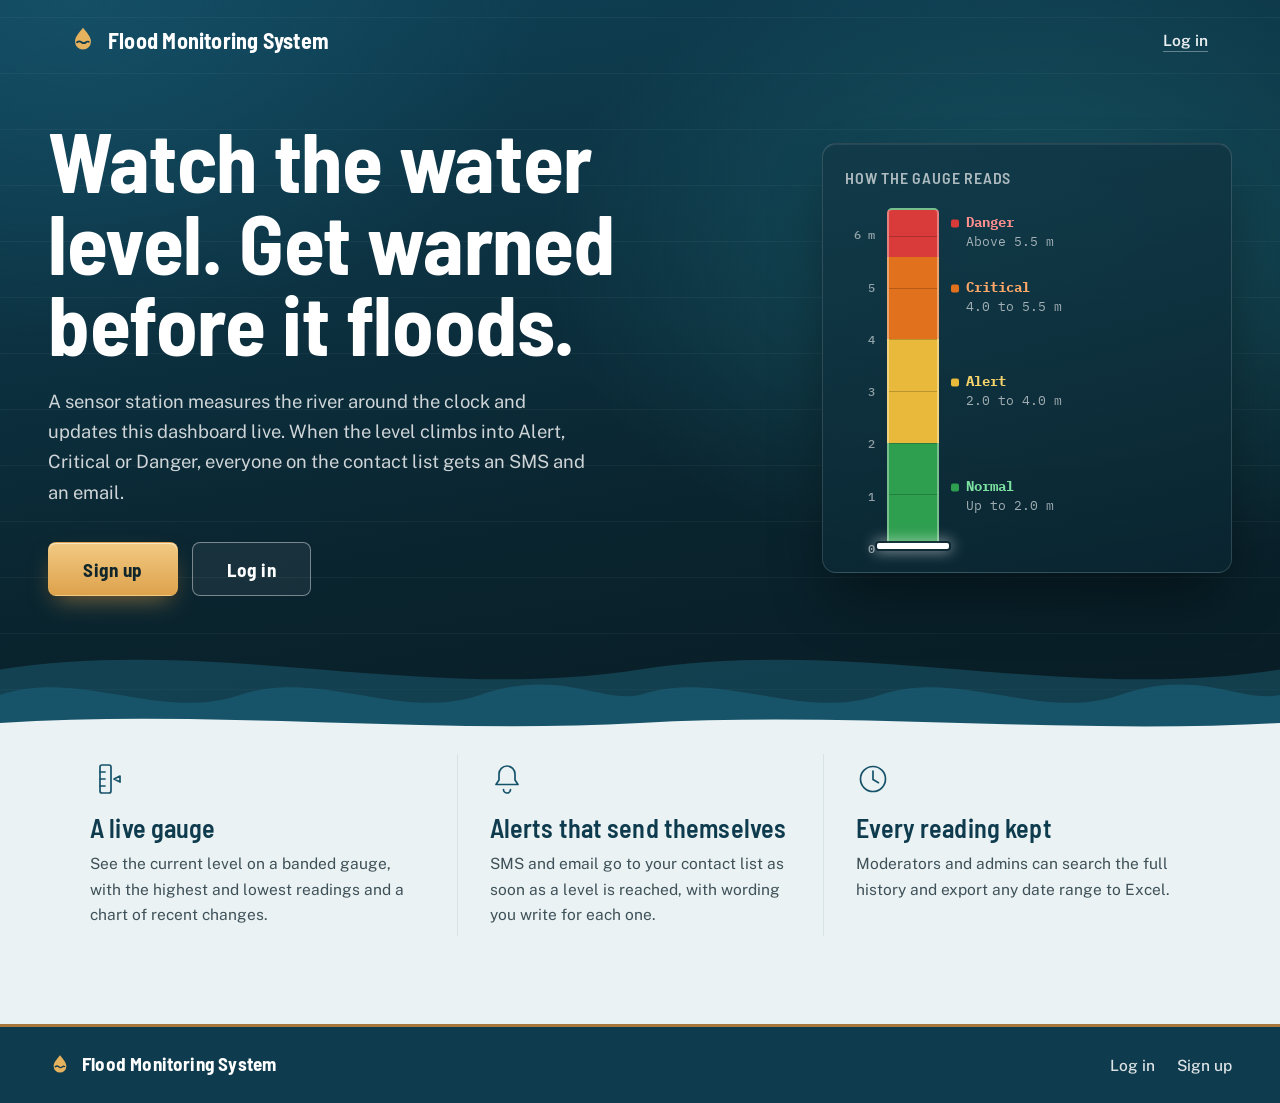
==== index.html @ 5fa4140e "Add files via upload" ====
<!DOCTYPE html>
<html lang="en">
<head>
<meta charset="UTF-8">
<meta name="viewport" content="width=device-width, initial-scale=1">
<meta name="theme-color" content="#0E3B4D">
<meta name="description" content="Live river water levels and automatic SMS and email flood alerts. Log in or sign up to open the Flood Monitoring System dashboard.">
<title>Flood Monitoring System — live river levels and flood alerts</title>
<link rel="icon" href="favicon.svg" type="image/svg+xml">
<link rel="preconnect" href="https://fonts.googleapis.com">
<link rel="preconnect" href="https://fonts.gstatic.com" crossorigin>
<link rel="stylesheet" href="https://fonts.googleapis.com/css2?family=Barlow+Semi+Condensed:wght@600;700&family=IBM+Plex+Mono:wght@400;600&family=Public+Sans:wght@400;500;600&display=swap">
<link rel="stylesheet" href="style.css">
<link rel="stylesheet" href="welcome.css">
</head>
<body class="welcome">

<a class="skip-link" href="#main">Skip to main content</a>

<header class="w-top">

    <a class="w-brand" href="index.html"><svg class="brand-mark" viewBox="0 0 32 32" aria-hidden="true"><path d="M16 3c4.6 5.7 8.5 10 8.5 14.6a8.5 8.5 0 0 1-17 0C7.5 13 11.4 8.7 16 3z" fill="#E6B25E"/><path d="M9.6 18.4c1.6-1.4 3.2-1.4 4.8 0s3.2 1.4 4.8 0 2.2-.9 3-.4" fill="none" stroke="#0E3B4D" stroke-width="1.8" stroke-linecap="round"/></svg><span>Flood Monitoring System</span></a>

    <a class="w-link" href="login.html" data-auth="out">Log in</a>
    <a class="w-link" href="dashboard.html" data-auth="in" hidden>Dashboard</a>

</header>

<main id="main">

    <section class="hero" aria-labelledby="hero-title">

        <div class="hero-inner">

            <div class="hero-copy">

                <h1 id="hero-title">Watch the water level. Get warned before it floods.</h1>

                <p class="hero-lede">
                    A sensor station measures the river around the clock and updates this dashboard live.
                    When the level climbs into Alert, Critical or Danger, everyone on the contact list
                    gets an SMS and an email.
                </p>

                <div class="hero-cta">
                    <a class="cta cta--primary" href="register.html" data-auth="out">Sign up</a>
                    <a class="cta cta--ghost" href="login.html" data-auth="out">Log in</a>
                    <a class="cta cta--primary" href="dashboard.html" data-auth="in" hidden>Open dashboard</a>
                </div>

            </div>

            <figure class="board" role="img" aria-label="Illustration: a water-level gauge whose pointer rises through the Normal, Alert, Critical and Danger zones.">

                <div class="board-head" aria-hidden="true">
                    <span class="board-title">How the gauge reads</span>
                    <span class="board-state">
                        <span class="state state--normal">Normal</span>
                        <span class="state state--alert">Alert</span>
                        <span class="state state--critical">Critical</span>
                        <span class="state state--danger">Danger</span>
                    </span>
                </div>

                <div class="board-body" aria-hidden="true">

                    <div class="board-scale"><span style="bottom:0.00%">0</span><span style="bottom:15.38%">1</span><span style="bottom:30.77%">2</span><span style="bottom:46.15%">3</span><span style="bottom:61.54%">4</span><span style="bottom:76.92%">5</span><span style="bottom:92.31%">6 m</span></div>

                    <div class="board-gauge"><div class="board-rider"></div></div>

                    <div class="board-zones">
                        <div class="zone zone--danger">Danger<small>Above 5.5 m</small></div>
                        <div class="zone zone--critical">Critical<small>4.0 to 5.5 m</small></div>
                        <div class="zone zone--alert">Alert<small>2.0 to 4.0 m</small></div>
                        <div class="zone zone--normal">Normal<small>Up to 2.0 m</small></div>
                    </div>

                </div>

            </figure>

        </div>

    </section>

    <section class="facts" aria-label="What the system does">

        <div class="facts-inner">

            <article class="fact">
                <svg viewBox="0 0 34 34" aria-hidden="true"><rect x="10" y="3" width="11" height="28" rx="2"/><path d="M10 10h5M10 17h5M10 24h5"/><path d="M30 14l-6 3 6 3z"/></svg>
                <h2>A live gauge</h2>
                <p>See the current level on a banded gauge, with the highest and lowest readings and a chart of recent changes.</p>
            </article>

            <article class="fact">
                <svg viewBox="0 0 34 34" aria-hidden="true"><path d="M17 4a8 8 0 0 0-8 8v6l-3 4.5h22L25 18v-6a8 8 0 0 0-8-8z"/><path d="M13.5 27.5a3.5 3.5 0 0 0 7 0"/></svg>
                <h2>Alerts that send themselves</h2>
                <p>SMS and email go to your contact list as soon as a level is reached, with wording you write for each one.</p>
            </article>

            <article class="fact">
                <svg viewBox="0 0 34 34" aria-hidden="true"><circle cx="17" cy="17" r="12.5"/><path d="M17 9v8.5l5.5 3.2"/></svg>
                <h2>Every reading kept</h2>
                <p>Moderators and admins can search the full history and export any date range to Excel.</p>
            </article>

        </div>

    </section>

</main>

<footer class="w-foot">

    <a class="w-brand" href="index.html"><svg class="brand-mark" viewBox="0 0 32 32" aria-hidden="true"><path d="M16 3c4.6 5.7 8.5 10 8.5 14.6a8.5 8.5 0 0 1-17 0C7.5 13 11.4 8.7 16 3z" fill="#E6B25E"/><path d="M9.6 18.4c1.6-1.4 3.2-1.4 4.8 0s3.2 1.4 4.8 0 2.2-.9 3-.4" fill="none" stroke="#0E3B4D" stroke-width="1.8" stroke-linecap="round"/></svg><span>Flood Monitoring System</span></a>

    <nav aria-label="Footer">
        <a href="login.html" data-auth="out">Log in</a>
        <a href="register.html" data-auth="out">Sign up</a>
        <a href="dashboard.html" data-auth="in" hidden>Dashboard</a>
    </nav>

</footer>

<script src="welcome.js"></script>

</body>
</html>
---- style.css ----
/* ============================================================
   Flood Monitoring System — shared stylesheet
   ------------------------------------------------------------
   Direction: a river-gauge station / weather-bureau board, not
   a generic admin panel. Banded gauge colours, brass survey
   accents, deep-water chrome.

   Type: Barlow Semi Condensed (gauge-board signage) for headings,
         Public Sans (civic, highly legible) for body,
         IBM Plex Mono for readings.

   Contents
     1. Tokens          6. Dashboard cards & gauge
     2. Base            7. Chart, telemetry
     3. Navigation      8. Tables, pills, empty states
     4. Layout          9. Auth pages
     5. Buttons/forms  10. Responsive + reduced motion
   ============================================================ */


/* 1. Tokens ================================================= */

:root {
    --river-deep:       #0E3B4D;
    --river-deep-light: #16536B;
    --mist:             #EAF2F3;
    --paper:            #FFFFFF;
    --line:             #D7E3E5;
    --brass:            #A9773B;
    --amber:            #E6B25E;
    --ink:              #10262B;
    --ink-soft:         #3E5058;

    --status-normal:      #1F7A4D;
    --status-normal-bg:   #E4F3EA;
    --status-alert:       #B7791F;
    --status-alert-bg:    #FBF0DC;
    --status-critical:    #C2410C;
    --status-critical-bg: #FDE7DA;
    --status-danger:      #9B1C1C;
    --status-danger-bg:   #FBE0E0;
    --status-unknown:     #4C6169;
    --status-unknown-bg:  #E7EDEE;

    /* Painted gauge-board colours: more saturated than the badges */
    --gauge-normal:   #2E9E4F;
    --gauge-alert:    #E8B93A;
    --gauge-critical: #E2711D;
    --gauge-danger:   #D93A3A;
    --gauge-panel:    #0A2530;
    --gauge-panel-2:  #123A49;

    --font-display: 'Barlow Semi Condensed', 'Arial Narrow', sans-serif;
    --font-body:    'Public Sans', system-ui, -apple-system, 'Segoe UI', Roboto, sans-serif;
    --font-mono:    'IBM Plex Mono', ui-monospace, Menlo, Consolas, monospace;

    --radius:    6px;
    --radius-lg: 10px;
    --gutter:    clamp(16px, 4vw, 30px);
    --shadow-card: 0 1px 2px rgba(14, 59, 77, 0.06), 0 1px 0 rgba(14, 59, 77, 0.04);
}


/* 2. Base =================================================== */

*, *::before, *::after { box-sizing: border-box; }

html {
    scroll-behavior: smooth;
    -webkit-text-size-adjust: 100%;
}

body {
    margin: 0;
    position: relative;
    min-height: 100vh;
    min-height: 100dvh;
    overflow-x: hidden;
    font-family: var(--font-body);
    font-size: 15.5px;
    line-height: 1.55;
    color: var(--ink);
    background: var(--mist);
    -webkit-font-smoothing: antialiased;
    -moz-osx-font-smoothing: grayscale;
}

h1, h2, h3, h4 {
    margin: 0;
    font-family: var(--font-display);
    line-height: 1.2;
    letter-spacing: 0.005em;
}

p { margin: 0; }

a { color: var(--river-deep-light); }

:focus-visible {
    outline: 2px solid var(--river-deep-light);
    outline-offset: 2px;
}

nav :focus-visible { outline-color: #fff; }

.sr-only {
    position: absolute;
    width: 1px;
    height: 1px;
    margin: -1px;
    padding: 0;
    overflow: hidden;
    clip: rect(0, 0, 0, 0);
    white-space: nowrap;
    border: 0;
}

.skip-link {
    position: absolute;
    top: -64px;
    left: 12px;
    z-index: 200;
    padding: 10px 16px;
    color: var(--ink);
    background: #fff;
    border-radius: var(--radius);
    font-weight: 600;
    text-decoration: none;
    transition: top 0.15s;
}

.skip-link:focus { top: 12px; }

code {
    padding: 1px 6px;
    font: 500 0.92em var(--font-mono);
    background: var(--mist);
    border-radius: 4px;
}

/* Author display rules (.btn, .cta...) would otherwise beat the
   browser's own [hidden] rule. */
[hidden] { display: none !important; }

/* Items gated by role stay hidden until nav.js confirms the role. */
[data-min-role]:not(.role-ok) { display: none !important; }

/* Ambient scene: a fixed illustration behind all content, plus a
   wave strip drifting across the bottom. The waves animate with
   transform only (compositor-friendly), not background-position,
   so a page left open all day doesn't keep repainting. */

body::before,
body::after {
    content: "";
    position: fixed;
    z-index: 0;
    pointer-events: none;
}

body::before {
    inset: 0;
    background: url("data:image/svg+xml,%3Csvg%20xmlns%3D%27http%3A//www.w3.org/2000/svg%27%20viewBox%3D%270%200%201600%20900%27%20preserveAspectRatio%3D%27xMidYMax%20slice%27%3E%0A%3Cdefs%3E%0A%3ClinearGradient%20id%3D%27sky%27%20x1%3D%270%27%20y1%3D%270%27%20x2%3D%270%27%20y2%3D%271%27%3E%0A%3Cstop%20offset%3D%270%27%20stop-color%3D%27%23DCEAEC%27/%3E%0A%3Cstop%20offset%3D%271%27%20stop-color%3D%27%23EAF2F3%27/%3E%0A%3C/linearGradient%3E%0A%3ClinearGradient%20id%3D%27wallL%27%20x1%3D%270%27%20y1%3D%270%27%20x2%3D%271%27%20y2%3D%270%27%3E%0A%3Cstop%20offset%3D%270%27%20stop-color%3D%27%23AEBBBD%27/%3E%0A%3Cstop%20offset%3D%271%27%20stop-color%3D%27%23C7D1D2%27/%3E%0A%3C/linearGradient%3E%0A%3ClinearGradient%20id%3D%27wallR%27%20x1%3D%271%27%20y1%3D%270%27%20x2%3D%270%27%20y2%3D%270%27%3E%0A%3Cstop%20offset%3D%270%27%20stop-color%3D%27%23AEBBBD%27/%3E%0A%3Cstop%20offset%3D%271%27%20stop-color%3D%27%23C7D1D2%27/%3E%0A%3C/linearGradient%3E%0A%3C/defs%3E%0A%3Crect%20x%3D%270%27%20y%3D%270%27%20width%3D%271600%27%20height%3D%27900%27%20fill%3D%27url%28%23sky%29%27/%3E%0A%3Cg%20opacity%3D%270.5%27%3E%0A%3Ccircle%20cx%3D%27140%27%20cy%3D%27150%27%20r%3D%2795%27%20fill%3D%27%236E8C74%27/%3E%0A%3Ccircle%20cx%3D%27260%27%20cy%3D%27120%27%20r%3D%2775%27%20fill%3D%27%236E8C74%27/%3E%0A%3Ccircle%20cx%3D%2760%27%20cy%3D%27190%27%20r%3D%2770%27%20fill%3D%27%235C7A63%27/%3E%0A%3Ccircle%20cx%3D%271460%27%20cy%3D%27150%27%20r%3D%2795%27%20fill%3D%27%236E8C74%27/%3E%0A%3Ccircle%20cx%3D%271340%27%20cy%3D%27120%27%20r%3D%2775%27%20fill%3D%27%236E8C74%27/%3E%0A%3Ccircle%20cx%3D%271540%27%20cy%3D%27190%27%20r%3D%2770%27%20fill%3D%27%235C7A63%27/%3E%0A%3C/g%3E%0A%3Cpath%20d%3D%27M0%2C220%20L340%2C460%20L340%2C900%20L0%2C900%20Z%27%20fill%3D%27url%28%23wallL%29%27%20opacity%3D%270.55%27/%3E%0A%3Cpath%20d%3D%27M1600%2C220%20L1260%2C460%20L1260%2C900%20L1600%2C900%20Z%27%20fill%3D%27url%28%23wallR%29%27%20opacity%3D%270.55%27/%3E%0A%3Cg%20stroke%3D%27%238FA0A2%27%20stroke-width%3D%272%27%20opacity%3D%270.4%27%3E%0A%3Cline%20x1%3D%2740%27%20y1%3D%27300%27%20x2%3D%27300%27%20y2%3D%27500%27/%3E%0A%3Cline%20x1%3D%2780%27%20y1%3D%27360%27%20x2%3D%27320%27%20y2%3D%27560%27/%3E%0A%3Cline%20x1%3D%27120%27%20y1%3D%27420%27%20x2%3D%27338%27%20y2%3D%27620%27/%3E%0A%3Cline%20x1%3D%271560%27%20y1%3D%27300%27%20x2%3D%271300%27%20y2%3D%27500%27/%3E%0A%3Cline%20x1%3D%271520%27%20y1%3D%27360%27%20x2%3D%271280%27%20y2%3D%27560%27/%3E%0A%3Cline%20x1%3D%271480%27%20y1%3D%27420%27%20x2%3D%271262%27%20y2%3D%27620%27/%3E%0A%3C/g%3E%0A%3Cpath%20d%3D%27M340%2C460%20C620%2C560%20980%2C560%201260%2C460%20L1260%2C900%20L340%2C900%20Z%27%20fill%3D%27%2312475A%27%20opacity%3D%270.14%27/%3E%0A%3Cellipse%20cx%3D%27800%27%20cy%3D%27560%27%20rx%3D%27260%27%20ry%3D%2760%27%20fill%3D%27%23FFFFFF%27%20opacity%3D%270.12%27/%3E%0A%3C/svg%3E") center bottom / cover no-repeat;
}

body::after {
    left: 0;
    bottom: 0;
    width: calc(100% + 1440px);
    height: 260px;
    background-image:
        url("data:image/svg+xml,%3Csvg%20xmlns%3D%27http%3A//www.w3.org/2000/svg%27%20viewBox%3D%270%200%201440%20260%27%20preserveAspectRatio%3D%27none%27%3E%3Cpath%20fill%3D%27%23A9773B%27%20fill-opacity%3D%270.18%27%20d%3D%27M0%2C120%20C240%2C85%20480%2C155%20720%2C120%20C960%2C85%201200%2C155%201440%2C120%20L1440%2C260%20L0%2C260%20Z%27/%3E%3C/svg%3E"),
        url("data:image/svg+xml,%3Csvg%20xmlns%3D%27http%3A//www.w3.org/2000/svg%27%20viewBox%3D%270%200%201440%20260%27%20preserveAspectRatio%3D%27none%27%3E%3Cpath%20fill%3D%27%2316536B%27%20fill-opacity%3D%270.24%27%20d%3D%27M0%2C150%20C180%2C110%20360%2C190%20540%2C150%20C720%2C115%20900%2C190%201080%2C150%20C1260%2C115%201350%2C160%201440%2C150%20L1440%2C260%20L0%2C260%20Z%27/%3E%3C/svg%3E"),
        url("data:image/svg+xml,%3Csvg%20xmlns%3D%27http%3A//www.w3.org/2000/svg%27%20viewBox%3D%270%200%201440%20260%27%20preserveAspectRatio%3D%27none%27%3E%3Cpath%20fill%3D%27%230E3B4D%27%20fill-opacity%3D%270.32%27%20d%3D%27M0%2C180%20C120%2C150%20240%2C205%20360%2C180%20C480%2C155%20600%2C210%20720%2C185%20C840%2C160%20960%2C210%201080%2C185%20C1200%2C160%201320%2C200%201440%2C180%20L1440%2C260%20L0%2C260%20Z%27/%3E%3C/svg%3E");
    background-repeat: repeat-x;
    background-position: 0 bottom;
    background-size: 1440px 260px, 720px 260px, 480px 260px;
    animation: driftWaves 36s linear infinite;
}

@keyframes driftWaves {
    to { transform: translateX(-1440px); }
}


/* 3. Navigation ============================================= */

nav {
    position: relative;
    z-index: 100;
    display: flex;
    align-items: center;
    justify-content: space-between;
    gap: 16px 20px;
    padding: 12px var(--gutter);
    color: #fff;
    background: var(--river-deep);
    border-bottom: 3px solid var(--brass);
}

.brand {
    display: flex;
    align-items: center;
    gap: 10px;
    min-width: 0;
    color: #fff;
    text-decoration: none;
    font-family: var(--font-display);
    font-weight: 700;
    font-size: 21px;
    letter-spacing: 0.01em;
    line-height: 1.1;
}

.brand-mark { flex: none; width: 28px; height: 28px; }

.user-account {
    display: flex;
    flex-direction: column;
    min-width: 0;
    margin-left: auto;
    text-align: right;
    font-family: var(--font-mono);
}

.user-account span {
    max-width: 260px;
    overflow: hidden;
    text-overflow: ellipsis;
    white-space: nowrap;
    font-size: 13px;
}

.user-account small {
    margin-top: 3px;
    font-size: 11px;
    letter-spacing: 0.03em;
    text-transform: uppercase;
    opacity: 0.85;
}

.nav-actions {
    display: flex;
    align-items: center;
    gap: 14px;
}

.nav-icon-link {
    display: flex;
    align-items: center;
    gap: 8px;
    padding: 4px;
    border-radius: var(--radius);
    color: rgba(255, 255, 255, 0.92);
    text-decoration: none;
    font-size: 14px;
    font-weight: 500;
    transition: color 0.15s;
}

.nav-icon-link:hover { color: #fff; }

.nav-menu { position: relative; }

.menu-button {
    display: flex;
    align-items: center;
    justify-content: center;
    width: 42px;
    height: 40px;
    padding: 0;
    color: #fff;
    background: transparent;
    border: 1px solid rgba(255, 255, 255, 0.35);
    border-radius: var(--radius);
    cursor: pointer;
    transition: background 0.15s, border-color 0.15s;
}

.menu-button:hover,
.menu-button[aria-expanded="true"] {
    background: rgba(255, 255, 255, 0.1);
    border-color: rgba(255, 255, 255, 0.55);
}

.nav-dropdown {
    position: absolute;
    top: calc(100% + 10px);
    right: 0;
    z-index: 20;
    min-width: 230px;
    max-width: calc(100vw - 2 * var(--gutter));
    padding: 8px;
    background: var(--paper);
    border: 1px solid var(--line);
    border-radius: var(--radius);
    box-shadow: 0 10px 30px rgba(14, 59, 77, 0.18);
    opacity: 0;
    visibility: hidden;
    transform: translateY(-6px);
    transition: opacity 0.15s ease, transform 0.15s ease, visibility 0.15s;
}

.nav-dropdown.open {
    opacity: 1;
    visibility: visible;
    transform: translateY(0);
}

.nav-dropdown-item {
    display: flex;
    align-items: center;
    gap: 10px;
    width: 100%;
    padding: 10px;
    color: var(--ink);
    background: transparent;
    border: 0;
    border-radius: 4px;
    font: 500 14px var(--font-body);
    text-align: left;
    text-decoration: none;
    cursor: pointer;
    transition: background 0.15s;
}

.nav-dropdown-item:hover { background: var(--mist); }

.nav-dropdown-item[aria-current="page"] {
    background: var(--mist);
    box-shadow: inset 3px 0 0 var(--brass);
}

.nav-dropdown-item:focus-visible { outline-offset: -2px; }

.nav-dropdown-item--logout { color: var(--status-danger); }
.nav-dropdown-item--logout .icon-chip--menu { background: var(--status-danger-bg); }

.nav-dropdown-divider {
    height: 1px;
    margin: 6px 4px;
    background: var(--line);
}


/* 4. Layout ================================================= */

.container {
    position: relative;
    z-index: 1;
    max-width: 1400px;
    margin: 0 auto;
    padding: 30px var(--gutter) 56px;
}

.container > h1,
.page-header h1 {
    margin-bottom: 6px;
    font-size: 30px;
    color: var(--river-deep);
}

.container > h1 { margin-bottom: 20px; }

.page-header { margin-bottom: 24px; }

.page-header p {
    color: var(--ink-soft);
    font-size: 15px;
}

.lede {
    max-width: 68ch;
    margin: -8px 0 20px;
    color: var(--ink-soft);
}

.back-link {
    display: inline-flex;
    align-items: center;
    gap: 6px;
    margin-bottom: 14px;
    color: var(--ink-soft);
    text-decoration: none;
    font-size: 13.5px;
    font-weight: 500;
    transition: color 0.15s;
}

.back-link:hover { color: var(--river-deep); }

.back-link-arrow { display: inline-block; transition: transform 0.15s; }
.back-link:hover .back-link-arrow { transform: translateX(-3px); }


/* 5. Cards, buttons, forms ================================== */

.card {
    padding: 22px 24px;
    text-align: center;
    background: var(--paper);
    border: 1px solid var(--line);
    border-top: 3px solid var(--river-deep);
    border-radius: var(--radius);
    box-shadow: var(--shadow-card);
}

.container > .card + .card,
.container > .card + .table-card,
.container > .table-card + .card { margin-top: 20px; }

.card h3 {
    display: flex;
    align-items: center;
    justify-content: center;
    gap: 10px;
    margin-bottom: 14px;
    font-size: 15px;
    font-weight: 600;
    letter-spacing: 0.04em;
    text-transform: uppercase;
    line-height: 1.4;
    color: var(--ink-soft);
}

.card p {
    font-size: 14px;
    line-height: 1.55;
    color: var(--ink-soft);
}

.card-title {
    margin-bottom: 14px;
    font-size: 22px;
    color: var(--river-deep);
}

/* Icon chips */
.icon-chip {
    display: inline-flex;
    flex: none;
    align-items: center;
    justify-content: center;
    width: 30px;
    height: 30px;
    border-radius: 9px;
    font-size: 15px;
    font-style: normal;
    letter-spacing: 0;
    text-transform: none;
    box-shadow: inset 0 0 0 1px rgba(14, 59, 77, 0.06);
}

.icon-chip--menu     { width: 26px; height: 26px; font-size: 13px; background: var(--mist); }
.icon-chip--status   { background: var(--status-alert-bg); }
.icon-chip--sensor,
.icon-chip--telemetry { background: #E4F3F6; }
.icon-chip--time,
.icon-chip--settings { background: #F6EEE0; }
.icon-chip--total,
.icon-chip--chart    { background: #E3ECF1; }
.icon-chip--high     { background: var(--status-critical-bg); }
.icon-chip--low      { background: var(--status-normal-bg); }

/* Buttons */
.btn,
.chart-period-btn,
.chart-point-btn {
    display: inline-flex;
    align-items: center;
    justify-content: center;
    gap: 8px;
    min-height: 40px;
    padding: 9px 18px;
    font: 600 15px/1 var(--font-display);
    letter-spacing: 0.02em;
    color: #fff;
    background: var(--river-deep);
    border: 1px solid var(--river-deep);
    border-radius: var(--radius);
    cursor: pointer;
    transition: background 0.15s, border-color 0.15s, color 0.15s, opacity 0.15s;
}

.btn:hover { background: var(--river-deep-light); border-color: var(--river-deep-light); }

.btn:disabled,
.chart-point-btn:disabled {
    opacity: 0.45;
    cursor: not-allowed;
}

.btn--secondary,
.chart-period-btn,
.chart-point-btn {
    color: var(--river-deep);
    background: var(--paper);
    border-color: var(--line);
}

.btn--secondary:hover,
.chart-period-btn:hover,
.chart-point-btn:hover:not(:disabled) {
    background: var(--mist);
    border-color: var(--river-deep-light);
}

.btn--danger {
    color: #fff;
    background: var(--status-danger);
    border-color: var(--status-danger);
}

.btn--danger:hover { background: #7f1616; border-color: #7f1616; }

.btn--sm { min-height: 34px; padding: 6px 12px; font-size: 14px; }

.btn--ghost-danger {
    color: var(--status-danger);
    background: var(--paper);
    border-color: var(--line);
}

.btn--ghost-danger:hover { background: var(--status-danger-bg); border-color: var(--status-danger); }

/* Forms */
.form-card {
    display: grid;
    gap: 16px;
    text-align: left;
}

.form-grid {
    display: grid;
    grid-template-columns: repeat(auto-fit, minmax(200px, 1fr));
    gap: 14px;
}

.field { display: grid; gap: 6px; min-width: 0; }

.field > label {
    font-size: 13.5px;
    font-weight: 600;
    color: var(--ink);
}

.field-hint { font-size: 13px; color: var(--ink-soft); }

input, select, textarea {
    width: 100%;
    padding: 11px 12px;
    font: 400 15px/1.5 var(--font-body);
    color: var(--ink);
    background: var(--paper);
    border: 1px solid #b9cdd1;
    border-radius: var(--radius);
}

input[type="date"] { width: auto; padding: 8px 10px; }

input[type="file"] { padding: 9px; }

input[type="checkbox"] {
    flex: none;
    width: 18px;
    height: 18px;
    padding: 0;
    accent-color: var(--river-deep);
}

textarea { resize: vertical; min-height: 140px; }

input:focus,
select:focus,
textarea:focus {
    outline: 2px solid var(--river-deep-light);
    outline-offset: 1px;
    border-color: var(--river-deep-light);
}

.check-row {
    display: flex;
    align-items: center;
    gap: 10px;
    font-weight: 500;
}

.form-actions { display: flex; flex-wrap: wrap; gap: 10px; }

.form-status {
    min-height: 1.4em;
    font-size: 14px;
    color: var(--ink-soft);
}

.form-status--ok    { color: var(--status-normal); }
.form-status--error { color: var(--status-danger); }

.variable-list {
    display: flex;
    flex-wrap: wrap;
    gap: 10px;
    margin: 0;
    padding: 0;
    list-style: none;
}

.variable-chip {
    display: inline-flex;
    flex-direction: column;
    align-items: flex-start;
    gap: 2px;
    padding: 8px 12px;
    text-align: left;
    color: var(--ink);
    background: var(--mist);
    border: 1px solid var(--line);
    border-radius: var(--radius);
    font: 400 13.5px var(--font-body);
    cursor: pointer;
    transition: border-color 0.15s, background 0.15s;
}

.variable-chip:hover { background: #fff; border-color: var(--river-deep-light); }
.variable-chip code { font: 600 14px var(--font-mono); color: var(--river-deep); }

.danger-note {
    font-size: 13.5px;
    line-height: 1.5;
    color: var(--ink-soft);
}


/* 6. Dashboard cards & gauge ================================ */

.cards {
    display: grid;
    grid-template-columns: repeat(3, minmax(0, 1fr));
    gap: 20px;
}

.info-cards {
    display: grid;
    grid-template-columns: repeat(4, minmax(0, 1fr));
    gap: 20px;
    margin-top: 24px;
}

.card--status   { border-top-color: var(--brass);            background: linear-gradient(180deg, #FBF3E7 0%, var(--paper) 65%); }
.card--sensor   { border-top-color: var(--river-deep-light); background: linear-gradient(180deg, #EAF6F8 0%, var(--paper) 65%); }
.card--time     { border-top-color: var(--brass);            background: linear-gradient(180deg, #FBF3E7 0%, var(--paper) 65%); }
.card--total    { border-top-color: var(--river-deep);       background: linear-gradient(180deg, #EAF1F6 0%, var(--paper) 65%); }
.card--high     { border-top-color: var(--status-critical);  background: linear-gradient(180deg, #FDEDE2 0%, var(--paper) 65%); }
.card--low      { border-top-color: var(--status-normal);    background: linear-gradient(180deg, #E9F5EE 0%, var(--paper) 65%); }
.card--settings { border-top-color: var(--brass);            background: linear-gradient(180deg, #FBF3E7 0%, var(--paper) 65%); }

.info-cards .card p {
    font-family: var(--font-mono);
    font-size: 22px;
    font-weight: 600;
    overflow-wrap: anywhere;
}

.card--total #totalReadings { color: var(--river-deep); }
.card--high  #highestLevel  { color: var(--status-critical); }
.card--low   #lowestLevel   { color: var(--status-normal); }

.card--time #date {
    font-size: 15px;
    line-height: 1.4;
    color: var(--ink);
}

/* Station gauge card */
.card--gauge {
    position: relative;
    overflow: hidden;
    color: rgba(255, 255, 255, 0.92);
    border-top-color: var(--brass);
    background:
        radial-gradient(140% 100% at 100% 0%, var(--gauge-panel-2) 0%, transparent 55%),
        linear-gradient(165deg, var(--gauge-panel) 0%, #081b23 100%);
}

.card--gauge h3 { color: rgba(255, 255, 255, 0.78); }
.card--gauge p  { color: rgba(255, 255, 255, 0.68); }

.station-icon {
    display: block;
    width: 56px;
    height: 62px;
    margin: 0 auto 10px;
    overflow: visible;
}

.station-icon .pole,
.station-icon .arm,
.station-icon .lead {
    fill: none;
    stroke: rgba(255, 255, 255, 0.5);
    stroke-width: 2;
    stroke-linecap: round;
}

.station-icon .lead  { stroke: var(--brass); stroke-dasharray: 2 4; }
.station-icon .panel { fill: var(--brass); opacity: 0.85; }
.station-icon .sensor { fill: var(--gauge-panel-2); stroke: var(--brass); stroke-width: 1.6; }
.station-icon .pulse { fill: var(--gauge-alert); }

.water-level {
    margin-bottom: 18px;
    font-family: var(--font-mono);
    font-size: 40px;
    font-weight: 600;
    line-height: 1;
    color: #fff;
}

/* Banded staff gauge. Scale 0-6.5 m maps to 0-100% of height; the
   band edges (30.77 / 61.54 / 86.15%) must stay in sync with the
   threshold markers in dashboard.html and GAUGE_SCALE_MAX in
   script.js. */
.gauge-shell {
    position: relative;
    width: 150px;
    height: 220px;
    margin: 0 auto 18px;
}

.gauge {
    position: relative;
    width: 40px;
    height: 100%;
    background: linear-gradient(
        to top,
        var(--gauge-normal)   0%,     var(--gauge-normal)   30.77%,
        var(--gauge-alert)    30.77%, var(--gauge-alert)    61.54%,
        var(--gauge-critical) 61.54%, var(--gauge-critical) 86.15%,
        var(--gauge-danger)   86.15%, var(--gauge-danger)   100%
    );
    border: 2px solid rgba(255, 255, 255, 0.35);
    border-radius: 4px;
    box-shadow: inset 0 0 0 1px rgba(0, 0, 0, 0.15);
}

.gauge::before {
    content: "";
    position: absolute;
    inset: 0;
    border-radius: 2px;
    background: repeating-linear-gradient(
        0deg,
        transparent 0, transparent 15.9px,
        rgba(0, 0, 0, 0.18) 15.9px, rgba(0, 0, 0, 0.18) 16.9px
    );
    pointer-events: none;
}

/* The live reading is a pointer riding the painted scale. Height is
   set by script.js. */
.fill {
    position: absolute;
    bottom: 0;
    left: 0;
    width: 100%;
    height: 0;
    transition: height 0.6s ease;
}

.fill::after {
    content: "";
    position: absolute;
    top: -3px;
    left: -10px;
    right: -10px;
    height: 6px;
    background: #fff;
    border-radius: 2px;
    box-shadow: 0 0 0 2px rgba(10, 37, 48, 0.9), 0 0 10px 2px rgba(255, 255, 255, 0.55);
}

.fill.danger::after { animation: pointerPulse 1.4s infinite; }

@keyframes pointerPulse {
    0%, 100% { box-shadow: 0 0 0 2px rgba(10, 37, 48, 0.9), 0 0 10px 2px rgba(217, 58, 58, 0.85); }
    50%      { box-shadow: 0 0 0 2px rgba(10, 37, 48, 0.9), 0 0 16px 5px rgba(217, 58, 58, 0.95); }
}

.threshold {
    position: absolute;
    left: 0;
    width: 40px;
    height: 0;
    border-top: 1px solid rgba(255, 255, 255, 0.3);
}

.threshold-label {
    position: absolute;
    left: 48px;
    top: -7px;
    font: 700 11.5px var(--font-mono);
    letter-spacing: 0.02em;
    text-transform: uppercase;
    white-space: nowrap;
    color: rgba(255, 255, 255, 0.85);
}

.threshold-label::before {
    content: "";
    display: inline-block;
    width: 7px;
    height: 7px;
    margin-right: 6px;
    border-radius: 2px;
    vertical-align: middle;
    background: currentColor;
}

.threshold--alert    .threshold-label { color: var(--gauge-alert); }
.threshold--critical .threshold-label { color: var(--gauge-critical); }
.threshold--danger   .threshold-label { color: var(--gauge-danger); }

/* Status badge. Scoped to .status-badge so these colours can't leak
   onto the gauge's .fill.danger / .fill.alert elements. */
.status-badge {
    display: inline-block;
    padding: 9px 18px;
    font: 600 22px var(--font-display);
    letter-spacing: 0.04em;
    border-radius: var(--radius);
}

.status-badge.normal   { color: var(--status-normal);   background: var(--status-normal-bg); }
.status-badge.alert    { color: var(--status-alert);    background: var(--status-alert-bg); }
.status-badge.critical { color: var(--status-critical); background: var(--status-critical-bg); }
.status-badge.unknown  { color: var(--status-unknown);  background: var(--status-unknown-bg); }

.status-badge.danger {
    color: var(--status-danger);
    background: var(--status-danger-bg);
    animation: statusPulse 1.4s infinite;
}

@keyframes statusPulse {
    50% { opacity: 0.7; }
}

/* Sensor connection */
.card .connected,
.card .disconnected,
.card .checking {
    font: 600 15px var(--font-mono);
}

.card .connected    { color: var(--status-normal); }
.card .disconnected { color: var(--status-danger); }
.card .checking     { color: var(--status-unknown); }

.live-dot {
    display: inline-block;
    width: 9px;
    height: 9px;
    margin-right: 2px;
    vertical-align: middle;
    border-radius: 50%;
    background: var(--status-normal);
    box-shadow: 0 0 0 3px var(--status-normal-bg), 0 0 8px 1px rgba(31, 122, 77, 0.55);
    animation: liveDotPulse 2s ease-in-out infinite;
}

.live-dot--off {
    background: var(--status-danger);
    box-shadow: 0 0 0 3px var(--status-danger-bg);
    animation: none;
}

@keyframes liveDotPulse {
    50% { opacity: 0.55; }
}

/* Flood warning banner. script.js sets one of the alert-* classes. */
.alert-box {
    display: none;
    margin-bottom: 20px;
    padding: 14px 18px;
    font: 600 18px/1.4 var(--font-display);
    letter-spacing: 0.02em;
    border-left: 4px solid;
    border-radius: var(--radius);
}

.alert-box.alert-warning  { display: block; color: var(--status-alert);    background: var(--status-alert-bg);    border-left-color: var(--status-alert); }
.alert-box.alert-critical { display: block; color: var(--status-critical); background: var(--status-critical-bg); border-left-color: var(--status-critical); }
.alert-box.alert-danger   { display: block; color: var(--status-danger);   background: var(--status-danger-bg);   border-left-color: var(--status-danger); }

/* Settings shortcuts (dashboard) */
.settings-card { margin-top: 30px; }

.settings-links {
    display: grid;
    grid-template-columns: repeat(auto-fit, minmax(220px, 1fr));
    gap: 14px;
    text-align: left;
}

.settings-link {
    display: block;
    padding: 16px 18px;
    color: var(--ink);
    text-decoration: none;
    background: rgba(255, 255, 255, 0.75);
    border: 1px solid var(--line);
    border-radius: var(--radius);
    transition: border-color 0.15s, background 0.15s, box-shadow 0.15s;
}

.settings-link strong {
    display: block;
    margin-bottom: 2px;
    font: 600 20px var(--font-display);
    color: var(--river-deep);
}

.settings-link span { font-size: 14px; color: var(--ink-soft); }

.settings-link:hover {
    background: #fff;
    border-color: var(--river-deep-light);
    box-shadow: 0 4px 14px rgba(14, 59, 77, 0.08);
}


/* 7. Chart & telemetry ====================================== */

.chart-card {
    margin-top: 30px;
    border-top-color: var(--river-deep-light);
    background: linear-gradient(180deg, #EAF1F6 0%, var(--paper) 12%);
}

canvas { max-width: 100%; }

.chart-period-buttons {
    display: flex;
    flex-wrap: wrap;
    justify-content: center;
    gap: 8px;
    margin-bottom: 14px;
}

.chart-custom-range {
    display: flex;
    flex-wrap: wrap;
    align-items: center;
    justify-content: center;
    gap: 8px;
}

.chart-custom-range-label {
    font: 600 13px var(--font-display);
    letter-spacing: 0.04em;
    text-transform: uppercase;
    color: var(--ink-soft);
}

.chart-area { margin-top: 6px; }

.chart-canvas-wrap {
    position: relative;
    height: 320px;
    min-width: 0;
}

.chart-canvas-wrap canvas { height: 100% !important; }

.chart-zoom-nav { margin-top: 14px; }

.chart-zoom-slider {
    width: 100%;
    padding: 0;
    accent-color: var(--river-deep);
    cursor: pointer;
}

.chart-zoom-slider:disabled { opacity: 0.5; cursor: not-allowed; }

.chart-zoom-nav-row {
    display: flex;
    flex-wrap: wrap;
    align-items: center;
    justify-content: space-between;
    gap: 12px;
    margin-top: 8px;
    text-align: left;
}

.chart-zoom-label {
    font: 600 13px var(--font-body);
    color: var(--ink-soft);
}

.telemetry-card {
    border-top-color: var(--river-deep-light);
    background: linear-gradient(180deg, #EAF6F8 0%, var(--paper) 12%);
}

.telemetry-stats {
    display: flex;
    flex-wrap: wrap;
    justify-content: center;
    gap: 20px 40px;
    margin: 4px 0 28px;
}

.telemetry-stat {
    display: flex;
    flex-direction: column;
    align-items: center;
    gap: 5px;
}

.telemetry-stat-label {
    font: 600 13px var(--font-display);
    letter-spacing: 0.05em;
    text-transform: uppercase;
    color: var(--ink-soft);
}

.telemetry-stat-value {
    font: 600 17px var(--font-mono);
    color: var(--river-deep);
}

.telemetry-charts {
    display: grid;
    grid-template-columns: repeat(2, minmax(0, 1fr));
    gap: 28px;
    text-align: left;
}

.mini-heading {
    margin-bottom: 12px;
    text-align: center;
    font-size: 15px;
    font-weight: 600;
    letter-spacing: 0.04em;
    text-transform: uppercase;
    color: var(--ink-soft);
}


/* 8. Tables, pills, empty states ============================ */

.table-card {
    padding: 0;
    overflow-x: auto;
    text-align: left;
    background: var(--paper);
    border: 1px solid var(--line);
    border-top: 3px solid var(--river-deep);
    border-radius: var(--radius);
    box-shadow: var(--shadow-card);
}

.table-card table {
    width: 100%;
    min-width: 560px;
    border-collapse: collapse;
}

.table-card th {
    padding: 13px 20px;
    text-align: left;
    white-space: nowrap;
    font: 600 14px var(--font-display);
    letter-spacing: 0.05em;
    text-transform: uppercase;
    color: var(--ink-soft);
    background: var(--mist);
    border-bottom: 2px solid var(--line);
}

.table-card td {
    padding: 12px 20px;
    font: 400 14px/1.5 var(--font-mono);
    border-bottom: 1px solid var(--line);
    overflow-wrap: anywhere;
}

.table-card tbody tr:last-child td { border-bottom: 0; }
.table-card tbody tr:hover td { background: #F5FAFA; }

.table-card td.td-text { font-family: var(--font-body); font-size: 14.5px; }

.table-empty td {
    padding: 36px 20px;
    text-align: center;
    font: 400 15px var(--font-body);
    color: var(--ink-soft);
}

.table-meta {
    margin: 10px 2px 0;
    font-size: 13.5px;
    color: var(--ink-soft);
}

.row-actions { display: flex; flex-wrap: wrap; gap: 6px; }

.pill {
    display: inline-block;
    padding: 2px 10px;
    font: 600 12.5px var(--font-body);
    letter-spacing: 0.02em;
    border-radius: 999px;
}

.pill--on, .pill--normal { color: var(--status-normal);   background: var(--status-normal-bg); }
.pill--alert             { color: var(--status-alert);    background: var(--status-alert-bg); }
.pill--critical          { color: var(--status-critical); background: var(--status-critical-bg); }
.pill--danger            { color: var(--status-danger);   background: var(--status-danger-bg); }
.pill--off               { color: var(--status-unknown);  background: var(--status-unknown-bg); }

.history-range {
    display: flex;
    flex-wrap: wrap;
    align-items: center;
    gap: 10px;
    text-align: left;
}

.history-range .danger-note { flex: 1 1 260px; }


/* 9. Auth pages ============================================= */

.auth {
    position: relative;
    z-index: 1;
    display: flex;
    flex-direction: column;
    align-items: center;
    justify-content: center;
    gap: 22px;
    min-height: 100vh;
    min-height: 100dvh;
    padding: 24px 16px 48px;
}

.auth-brand {
    display: inline-flex;
    align-items: center;
    gap: 10px;
    color: var(--river-deep);
    text-decoration: none;
    font: 700 22px var(--font-display);
    letter-spacing: 0.01em;
}

.login-box {
    width: min(100%, 400px);
    padding: 32px 28px 28px;
    text-align: left;
    background: var(--paper);
    border: 1px solid var(--line);
    border-top: 3px solid var(--river-deep);
    border-radius: var(--radius-lg);
    box-shadow: 0 10px 40px rgba(14, 59, 77, 0.14);
}

.login-box h1 {
    margin-bottom: 6px;
    font-size: 32px;
    color: var(--river-deep);
}

.auth-sub {
    margin-bottom: 22px;
    color: var(--ink-soft);
}

.login-box .field + .field { margin-top: 14px; }

.login-box .btn {
    width: 100%;
    min-height: 48px;
    margin-top: 22px;
    font-size: 17px;
}

.login-box .form-status { margin-top: 14px; }

.auth-alt {
    margin-top: 16px;
    text-align: center;
    font-size: 14.5px;
    color: var(--ink-soft);
}

.auth-alt a { font-weight: 600; color: var(--river-deep); }


/* 10. Responsive + reduced motion =========================== */

@media (max-width: 1000px) {

    .cards { grid-template-columns: repeat(2, minmax(0, 1fr)); }
    .card--gauge { grid-column: 1 / -1; }

    .info-cards { grid-template-columns: repeat(2, minmax(0, 1fr)); }

    .telemetry-charts { grid-template-columns: 1fr; }
}

@media (max-width: 720px) {

    nav {
        display: grid;
        grid-template-columns: minmax(0, 1fr) auto;
        grid-template-areas: "brand actions" "user user";
        row-gap: 8px;
        padding-block: 10px;
    }

    .brand { grid-area: brand; font-size: 18px; }
    .nav-actions { grid-area: actions; }

    .user-account {
        grid-area: user;
        flex-direction: row;
        align-items: baseline;
        justify-content: space-between;
        gap: 12px;
        margin: 0;
        padding-top: 8px;
        text-align: left;
        border-top: 1px solid rgba(255, 255, 255, 0.14);
    }

    .user-account span { max-width: 62%; }
    .user-account small { margin-top: 0; }

    .nav-icon-label { display: none; }
}

@media (max-width: 640px) {

    body { font-size: 15px; }

    .cards,
    .info-cards { grid-template-columns: 1fr; }

    .card { padding: 20px 18px; }

    .container > h1,
    .page-header h1 { font-size: 27px; }

    .chart-canvas-wrap { height: 240px; }

    .water-level { font-size: 36px; }

    .chart-zoom-nav-row { flex-direction: column; align-items: stretch; }
    .chart-zoom-nav-row .chart-point-btn { width: 100%; }

    .form-actions .btn { flex: 1 1 140px; }

    .table-card th,
    .table-card td { padding: 11px 14px; }

    .login-box { padding: 26px 20px 22px; }
}

@media (prefers-reduced-motion: reduce) {

    html { scroll-behavior: auto; }

    *, *::before, *::after {
        animation: none !important;
        transition-duration: 0.01ms !important;
    }
}
---- welcome.css ----
/* ============================================================
   Welcome page — loaded after style.css, only by index.html.
   The one memorable element is the gauge board in the hero: a
   staff gauge whose pointer climbs through the four flood zones.
   Everything around it stays quiet.
   ============================================================ */

body.welcome {
    --w-gutter: clamp(20px, 5vw, 48px);
    --wave-back: url("data:image/svg+xml,%3Csvg xmlns='http://www.w3.org/2000/svg' viewBox='0 0 1440 200' preserveAspectRatio='none'%3E%3Cpath fill='%231E6A82' fill-opacity='.42' d='M0,110 C240,70 480,150 720,110 C960,70 1200,150 1440,110 L1440,200 L0,200 Z'/%3E%3C/svg%3E");
    --wave-mid: url("data:image/svg+xml,%3Csvg xmlns='http://www.w3.org/2000/svg' viewBox='0 0 1440 200' preserveAspectRatio='none'%3E%3Cpath fill='%2316536B' fill-opacity='.7' d='M0,140 C180,108 360,172 540,140 C720,108 900,172 1080,140 C1260,108 1350,150 1440,140 L1440,200 L0,200 Z'/%3E%3C/svg%3E");
    --wave-front: url("data:image/svg+xml,%3Csvg xmlns='http://www.w3.org/2000/svg' viewBox='0 0 1440 200' preserveAspectRatio='none'%3E%3Cpath fill='%23EAF2F3' d='M0,150 C240,120 480,176 720,150 C960,124 1200,176 1440,150 L1440,200 L0,200 Z'/%3E%3C/svg%3E");
}

/* The app's ambient scene is for the dashboard; the hero has its own. */
body.welcome::before,
body.welcome::after { display: none; }

/* Top bar ---------------------------------------------------- */

.w-top {
    position: absolute;
    top: 0;
    left: 0;
    right: 0;
    z-index: 5;
    display: flex;
    align-items: center;
    justify-content: space-between;
    gap: 16px;
    max-width: 1240px;
    margin: 0 auto;
    padding: 20px var(--w-gutter);
}

.w-brand {
    display: inline-flex;
    align-items: center;
    gap: 10px;
    color: #fff;
    text-decoration: none;
    font: 700 22px/1.1 var(--font-display);
    letter-spacing: 0.01em;
}

.w-brand .brand-mark { width: 30px; height: 30px; }

.w-link {
    padding: 8px 4px;
    color: rgba(255, 255, 255, 0.9);
    font-weight: 600;
    text-decoration: underline;
    text-decoration-color: rgba(255, 255, 255, 0.35);
    text-underline-offset: 5px;
    transition: color 0.15s, text-decoration-color 0.15s;
}

.w-link:hover { color: #fff; text-decoration-color: var(--amber); }

.w-top :focus-visible,
.hero :focus-visible,
.w-foot :focus-visible { outline: 3px solid #fff; outline-offset: 3px; }


/* Hero ------------------------------------------------------- */

.hero {
    position: relative;
    isolation: isolate;
    overflow: hidden;
    padding: 120px var(--w-gutter) 150px;
    color: #fff;
    background:
        repeating-linear-gradient(0deg, rgba(255, 255, 255, 0.04) 0 1px, transparent 1px 56px),
        radial-gradient(820px 520px at 82% 34%, rgba(46, 158, 170, 0.30), transparent 62%),
        radial-gradient(700px 520px at 6% 0%, rgba(22, 83, 107, 0.75), transparent 66%),
        linear-gradient(170deg, #0F4257 0%, #0A2530 62%, #081B23 100%);
}

/* Two drifting wave strips. Transform-only animation; the front
   strip is opaque mist so the hero melts into the next section. */
.hero::before,
.hero::after {
    content: "";
    position: absolute;
    left: 0;
    bottom: 0;
    z-index: 1;
    width: 200%;
    background-repeat: repeat-x;
    pointer-events: none;
}

.hero::before {
    height: 170px;
    background-image: var(--wave-back), var(--wave-mid);
    background-size: 50% 100%, 25% 100%;
    animation: waveDrift 52s linear infinite;
}

.hero::after {
    height: 92px;
    background-image: var(--wave-front);
    background-size: 50% 100%;
    animation: waveDrift 34s linear infinite reverse;
}

@keyframes waveDrift {
    to { transform: translateX(-50%); }
}

.hero-inner {
    position: relative;
    z-index: 2;
    display: grid;
    grid-template-columns: minmax(0, 1.1fr) minmax(0, 0.9fr);
    gap: clamp(32px, 6vw, 88px);
    align-items: center;
    max-width: 1240px;
    min-height: 460px;
    margin: 0 auto;
}

.hero h1 {
    max-width: 14ch;
    font-size: clamp(2.9rem, 7vw, 5.2rem);
    font-weight: 700;
    line-height: 0.98;
    letter-spacing: -0.005em;
    text-wrap: balance;
}

.hero-lede {
    max-width: 34rem;
    margin-top: 22px;
    font-size: clamp(1.02rem, 1.6vw, 1.15rem);
    line-height: 1.65;
    color: rgba(255, 255, 255, 0.8);
}

.hero-cta {
    display: flex;
    flex-wrap: wrap;
    gap: 14px;
    margin-top: 34px;
}

/* CTAs ------------------------------------------------------- */

.cta {
    position: relative;
    display: inline-flex;
    align-items: center;
    justify-content: center;
    min-height: 54px;
    padding: 0 34px;
    overflow: hidden;
    border: 1.5px solid transparent;
    border-radius: 8px;
    font: 700 19px/1 var(--font-display);
    letter-spacing: 0.03em;
    text-decoration: none;
    transition: transform 0.18s cubic-bezier(0.2, 0.8, 0.2, 1),
                box-shadow 0.18s, background-color 0.18s, border-color 0.18s;
}

.cta:active { transform: translateY(0) scale(0.98); }

.cta--primary {
    color: var(--ink);
    background: linear-gradient(180deg, #F2CA83 0%, #DDA24C 100%);
    box-shadow: inset 0 1px 0 rgba(255, 255, 255, 0.55),
                0 10px 24px -8px rgba(221, 162, 76, 0.6),
                0 2px 4px rgba(0, 0, 0, 0.25);
}

.cta--primary:hover {
    transform: translateY(-2px);
    box-shadow: inset 0 1px 0 rgba(255, 255, 255, 0.55),
                0 16px 30px -8px rgba(221, 162, 76, 0.75),
                0 3px 6px rgba(0, 0, 0, 0.3);
}

/* One light sweep a moment after load to draw the eye to the main
   action, and again whenever it's hovered. */
.cta--primary::after {
    content: "";
    position: absolute;
    top: 0;
    bottom: 0;
    left: 0;
    width: 36%;
    background: linear-gradient(100deg, transparent, rgba(255, 255, 255, 0.6), transparent);
    transform: translateX(-160%) skewX(-18deg);
    animation: sheenIntro 1.1s 1s ease-out both;
    pointer-events: none;
}

.cta--primary:hover::after { animation: sheenHover 0.8s ease-out; }

@keyframes sheenIntro {
    from { transform: translateX(-160%) skewX(-18deg); }
    to   { transform: translateX(420%) skewX(-18deg); }
}

@keyframes sheenHover {
    from { transform: translateX(-160%) skewX(-18deg); }
    to   { transform: translateX(420%) skewX(-18deg); }
}

.cta--ghost {
    color: #fff;
    background: rgba(255, 255, 255, 0.06);
    border-color: rgba(255, 255, 255, 0.42);
}

.cta--ghost:hover {
    transform: translateY(-2px);
    background: rgba(255, 255, 255, 0.14);
    border-color: #fff;
}


/* Gauge board ------------------------------------------------ */

.board {
    position: relative;
    justify-self: end;
    width: min(100%, 410px);
    margin: 0;
    padding: 20px 22px 24px;
    background: linear-gradient(165deg, rgba(18, 58, 73, 0.92), rgba(10, 37, 48, 0.92));
    border: 1px solid rgba(255, 255, 255, 0.14);
    border-radius: 14px;
    box-shadow: 0 30px 60px -10px rgba(0, 0, 0, 0.45),
                inset 0 1px 0 rgba(255, 255, 255, 0.08);
}

.board-head {
    display: flex;
    align-items: center;
    justify-content: space-between;
    gap: 12px;
    margin-bottom: 18px;
}

.board-title {
    font: 600 16px var(--font-display);
    letter-spacing: 0.05em;
    text-transform: uppercase;
    color: rgba(255, 255, 255, 0.66);
}

/* The four state chips share one grid cell; keyframes fade between
   them in step with the pointer's position on the gauge. */
.board-state { display: grid; justify-items: end; }

.state {
    grid-area: 1 / 1;
    padding: 4px 12px;
    border-radius: 999px;
    font: 700 14px var(--font-mono);
    letter-spacing: 0.04em;
    text-transform: uppercase;
    opacity: 0;
}

.state--normal   { color: #7BE0A0; background: rgba(46, 158, 79, 0.2);  animation: stateNormal 18s linear infinite; }
.state--alert    { color: #F6D36B; background: rgba(232, 185, 58, 0.2); animation: stateAlert 18s linear infinite; }
.state--critical { color: #FFA867; background: rgba(226, 113, 29, 0.24); animation: stateCritical 18s linear infinite; }
.state--danger   { color: #FF8F8F; background: rgba(217, 58, 58, 0.28); animation: stateDanger 18s linear infinite; }

.board-body {
    display: grid;
    grid-template-columns: 30px 52px minmax(0, 1fr);
    column-gap: 12px;
    height: 340px;
}

.board-scale { position: relative; }

.board-scale span {
    position: absolute;
    right: 0;
    transform: translateY(50%);
    font: 500 12px var(--font-mono);
    color: rgba(255, 255, 255, 0.55);
}

.board-gauge {
    position: relative;
    background: linear-gradient(
        to top,
        var(--gauge-normal)   0%,     var(--gauge-normal)   30.77%,
        var(--gauge-alert)    30.77%, var(--gauge-alert)    61.54%,
        var(--gauge-critical) 61.54%, var(--gauge-critical) 86.15%,
        var(--gauge-danger)   86.15%, var(--gauge-danger)   100%
    );
    border: 2px solid rgba(255, 255, 255, 0.35);
    border-radius: 5px;
}

.board-gauge::before {
    content: "";
    position: absolute;
    inset: 0;
    background: repeating-linear-gradient(
        0deg,
        transparent 0, transparent calc(100% / 6.5 - 1px),
        rgba(0, 0, 0, 0.2) calc(100% / 6.5 - 1px), rgba(0, 0, 0, 0.2) calc(100% / 6.5)
    );
    pointer-events: none;
}

/* The rider is as tall as the gauge. Translating it upward carries
   its bottom edge, the pointer, up the scale. */
.board-rider {
    position: absolute;
    inset: 0;
    animation: gaugeRide 18s linear infinite;
}

.board-rider::after {
    content: "";
    position: absolute;
    left: -12px;
    right: -12px;
    bottom: -3px;
    height: 6px;
    background: #fff;
    border-radius: 2px;
    box-shadow: 0 0 0 2px rgba(10, 37, 48, 0.9), 0 0 14px 3px rgba(255, 255, 255, 0.5);
}

.board-zones { position: relative; }

.zone {
    position: absolute;
    left: 0;
    bottom: var(--at);
    transform: translateY(50%);
    font: 700 14px/1.2 var(--font-mono);
}

.zone::before {
    content: "";
    display: inline-block;
    width: 8px;
    height: 8px;
    margin-right: 7px;
    border-radius: 2px;
    background: var(--dot);
}

.zone small {
    display: block;
    margin: 2px 0 0 15px;
    font: 400 12.5px var(--font-mono);
    color: rgba(255, 255, 255, 0.62);
}

.zone--danger   { --at: 93%;   --dot: var(--gauge-danger);   color: #FF8F8F; }
.zone--critical { --at: 73.8%; --dot: var(--gauge-critical); color: #FFA867; }
.zone--alert    { --at: 46.2%; --dot: var(--gauge-alert);    color: #F6D36B; }
.zone--normal   { --at: 15.4%; --dot: var(--gauge-normal);   color: #7BE0A0; }

/* Pointer path, % of gauge height. Segments are linear so the
   state-chip fades below line up with the zone boundaries
   (30.77 / 61.54 / 86.15%). */
@keyframes gaugeRide {
    0%, 8%  { transform: translateY(-14%); }
    24%     { transform: translateY(-44%); }
    32%     { transform: translateY(-44%); }
    46%     { transform: translateY(-72%); }
    50%     { transform: translateY(-72%); }
    58%     { transform: translateY(-91%); }
    64%     { transform: translateY(-91%); }
    80%     { transform: translateY(-44%); }
    92%, 100% { transform: translateY(-14%); }
}

@keyframes stateNormal {
    0%, 16.8%   { opacity: 1; }
    17%, 85.1%  { opacity: 0; }
    85.3%, 100% { opacity: 1; }
}

@keyframes stateAlert {
    0%, 16.8%   { opacity: 0; }
    17%, 40.6%  { opacity: 1; }
    40.8%, 73.8% { opacity: 0; }
    74%, 85.1%  { opacity: 1; }
    85.3%, 100% { opacity: 0; }
}

@keyframes stateCritical {
    0%, 40.6%   { opacity: 0; }
    40.8%, 55.8% { opacity: 1; }
    56%, 65.5%  { opacity: 0; }
    65.7%, 73.8% { opacity: 1; }
    74%, 100%   { opacity: 0; }
}

@keyframes stateDanger {
    0%, 55.8%   { opacity: 0; }
    56%, 65.5%  { opacity: 1; }
    65.7%, 100% { opacity: 0; }
}


/* What it does ------------------------------------------------ */

.facts {
    padding: 8px var(--w-gutter) 88px;
    background: var(--mist);
}

.facts-inner {
    display: grid;
    grid-template-columns: repeat(3, minmax(0, 1fr));
    max-width: 1100px;
    margin: 0 auto;
}

.fact {
    padding: 8px 36px 8px 32px;
    border-left: 1px solid var(--line);
}

.fact:first-child { padding-left: 0; border-left: 0; }
.fact:last-child  { padding-right: 0; }

.fact svg {
    display: block;
    width: 34px;
    height: 34px;
    margin-bottom: 16px;
    fill: none;
    stroke: var(--river-deep-light);
    stroke-width: 1.7;
    stroke-linecap: round;
    stroke-linejoin: round;
}

.fact h2 {
    margin-bottom: 8px;
    font-size: 26px;
    font-weight: 600;
    color: var(--river-deep);
}

.fact p {
    max-width: 36ch;
    color: var(--ink-soft);
    line-height: 1.65;
}


/* Footer ------------------------------------------------------ */

.w-foot {
    display: flex;
    flex-wrap: wrap;
    align-items: center;
    justify-content: space-between;
    gap: 14px 24px;
    padding: 26px var(--w-gutter);
    color: rgba(255, 255, 255, 0.78);
    background: var(--river-deep);
    border-top: 3px solid var(--brass);
}

.w-foot .w-brand { font-size: 19px; }
.w-foot .brand-mark { width: 24px; height: 24px; }

.w-foot nav {
    position: static;
    display: flex;
    gap: 22px;
    padding: 0;
    background: none;
    border: 0;
}

.w-foot nav a {
    color: rgba(255, 255, 255, 0.85);
    font-weight: 500;
    text-decoration: none;
}

.w-foot nav a:hover { color: #fff; text-decoration: underline; text-underline-offset: 4px; }


/* Responsive -------------------------------------------------- */

@media (max-width: 900px) {

    .hero { padding-top: 104px; padding-bottom: 130px; }

    .hero-inner { grid-template-columns: 1fr; gap: 44px; min-height: 0; }

    .hero h1 { max-width: 16ch; }

    .board { justify-self: center; width: min(100%, 440px); }

    .facts-inner { grid-template-columns: 1fr; gap: 28px; }

    .fact,
    .fact:first-child,
    .fact:last-child {
        padding: 28px 0 0;
        border-left: 0;
        border-top: 1px solid var(--line);
    }

    .fact:first-child { padding-top: 0; border-top: 0; }
}

@media (max-width: 520px) {

    .w-brand { font-size: 19px; }
    .w-brand .brand-mark { width: 26px; height: 26px; }

    .hero-cta { flex-direction: column; }
    .cta { width: 100%; }

    .board { padding: 16px 16px 20px; }
    .board-body { height: 300px; grid-template-columns: 26px 44px minmax(0, 1fr); column-gap: 10px; }
    .zone { font-size: 13px; }
    .zone small { font-size: 12px; }
}

/* Reduced motion: freeze the pointer in the Alert zone and show a
   single matching chip, rather than an empty board. */
@media (prefers-reduced-motion: reduce) {

    .board-rider { transform: translateY(-44%); }

    .state--alert { opacity: 1; }
}
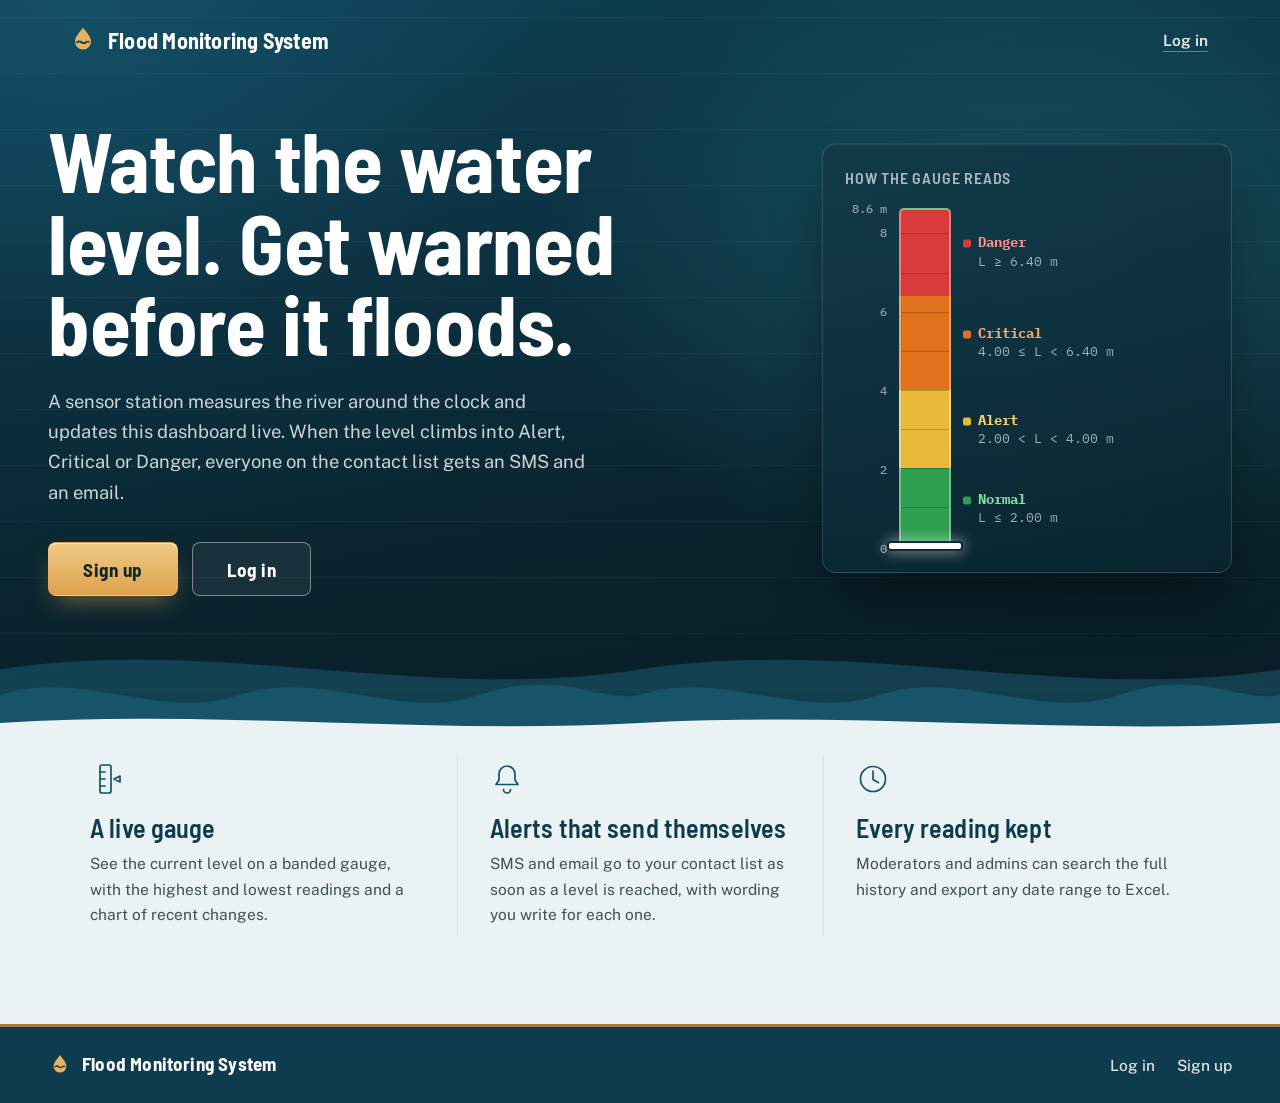
==== commit e7c924a9: "Add files via upload" ====
--- a/index.html
+++ b/index.html
@@ -1,129 +1,129 @@
-<!DOCTYPE html>
-<html lang="en">
-<head>
-<meta charset="UTF-8">
-<meta name="viewport" content="width=device-width, initial-scale=1">
-<meta name="theme-color" content="#0E3B4D">
-<meta name="description" content="Live river water levels and automatic SMS and email flood alerts. Log in or sign up to open the Flood Monitoring System dashboard.">
-<title>Flood Monitoring System — live river levels and flood alerts</title>
-<link rel="icon" href="favicon.svg" type="image/svg+xml">
-<link rel="preconnect" href="https://fonts.googleapis.com">
-<link rel="preconnect" href="https://fonts.gstatic.com" crossorigin>
-<link rel="stylesheet" href="https://fonts.googleapis.com/css2?family=Barlow+Semi+Condensed:wght@600;700&family=IBM+Plex+Mono:wght@400;600&family=Public+Sans:wght@400;500;600&display=swap">
-<link rel="stylesheet" href="style.css">
-<link rel="stylesheet" href="welcome.css">
-</head>
-<body class="welcome">
-
-<a class="skip-link" href="#main">Skip to main content</a>
-
-<header class="w-top">
-
-    <a class="w-brand" href="index.html"><svg class="brand-mark" viewBox="0 0 32 32" aria-hidden="true"><path d="M16 3c4.6 5.7 8.5 10 8.5 14.6a8.5 8.5 0 0 1-17 0C7.5 13 11.4 8.7 16 3z" fill="#E6B25E"/><path d="M9.6 18.4c1.6-1.4 3.2-1.4 4.8 0s3.2 1.4 4.8 0 2.2-.9 3-.4" fill="none" stroke="#0E3B4D" stroke-width="1.8" stroke-linecap="round"/></svg><span>Flood Monitoring System</span></a>
-
-    <a class="w-link" href="login.html" data-auth="out">Log in</a>
-    <a class="w-link" href="dashboard.html" data-auth="in" hidden>Dashboard</a>
-
-</header>
-
-<main id="main">
-
-    <section class="hero" aria-labelledby="hero-title">
-
-        <div class="hero-inner">
-
-            <div class="hero-copy">
-
-                <h1 id="hero-title">Watch the water level. Get warned before it floods.</h1>
-
-                <p class="hero-lede">
-                    A sensor station measures the river around the clock and updates this dashboard live.
-                    When the level climbs into Alert, Critical or Danger, everyone on the contact list
-                    gets an SMS and an email.
-                </p>
-
-                <div class="hero-cta">
-                    <a class="cta cta--primary" href="register.html" data-auth="out">Sign up</a>
-                    <a class="cta cta--ghost" href="login.html" data-auth="out">Log in</a>
-                    <a class="cta cta--primary" href="dashboard.html" data-auth="in" hidden>Open dashboard</a>
-                </div>
-
-            </div>
-
-            <figure class="board" role="img" aria-label="Illustration: a water-level gauge whose pointer rises through the Normal, Alert, Critical and Danger zones.">
-
-                <div class="board-head" aria-hidden="true">
-                    <span class="board-title">How the gauge reads</span>
-                    <span class="board-state">
-                        <span class="state state--normal">Normal</span>
-                        <span class="state state--alert">Alert</span>
-                        <span class="state state--critical">Critical</span>
-                        <span class="state state--danger">Danger</span>
-                    </span>
-                </div>
-
-                <div class="board-body" aria-hidden="true">
-
-                    <div class="board-scale"><span style="bottom:0.00%">0</span><span style="bottom:15.38%">1</span><span style="bottom:30.77%">2</span><span style="bottom:46.15%">3</span><span style="bottom:61.54%">4</span><span style="bottom:76.92%">5</span><span style="bottom:92.31%">6 m</span></div>
-
-                    <div class="board-gauge"><div class="board-rider"></div></div>
-
-                    <div class="board-zones">
-                        <div class="zone zone--danger">Danger<small>Above 5.5 m</small></div>
-                        <div class="zone zone--critical">Critical<small>4.0 to 5.5 m</small></div>
-                        <div class="zone zone--alert">Alert<small>2.0 to 4.0 m</small></div>
-                        <div class="zone zone--normal">Normal<small>Up to 2.0 m</small></div>
-                    </div>
-
-                </div>
-
-            </figure>
-
-        </div>
-
-    </section>
-
-    <section class="facts" aria-label="What the system does">
-
-        <div class="facts-inner">
-
-            <article class="fact">
-                <svg viewBox="0 0 34 34" aria-hidden="true"><rect x="10" y="3" width="11" height="28" rx="2"/><path d="M10 10h5M10 17h5M10 24h5"/><path d="M30 14l-6 3 6 3z"/></svg>
-                <h2>A live gauge</h2>
-                <p>See the current level on a banded gauge, with the highest and lowest readings and a chart of recent changes.</p>
-            </article>
-
-            <article class="fact">
-                <svg viewBox="0 0 34 34" aria-hidden="true"><path d="M17 4a8 8 0 0 0-8 8v6l-3 4.5h22L25 18v-6a8 8 0 0 0-8-8z"/><path d="M13.5 27.5a3.5 3.5 0 0 0 7 0"/></svg>
-                <h2>Alerts that send themselves</h2>
-                <p>SMS and email go to your contact list as soon as a level is reached, with wording you write for each one.</p>
-            </article>
-
-            <article class="fact">
-                <svg viewBox="0 0 34 34" aria-hidden="true"><circle cx="17" cy="17" r="12.5"/><path d="M17 9v8.5l5.5 3.2"/></svg>
-                <h2>Every reading kept</h2>
-                <p>Moderators and admins can search the full history and export any date range to Excel.</p>
-            </article>
-
-        </div>
-
-    </section>
-
-</main>
-
-<footer class="w-foot">
-
-    <a class="w-brand" href="index.html"><svg class="brand-mark" viewBox="0 0 32 32" aria-hidden="true"><path d="M16 3c4.6 5.7 8.5 10 8.5 14.6a8.5 8.5 0 0 1-17 0C7.5 13 11.4 8.7 16 3z" fill="#E6B25E"/><path d="M9.6 18.4c1.6-1.4 3.2-1.4 4.8 0s3.2 1.4 4.8 0 2.2-.9 3-.4" fill="none" stroke="#0E3B4D" stroke-width="1.8" stroke-linecap="round"/></svg><span>Flood Monitoring System</span></a>
-
-    <nav aria-label="Footer">
-        <a href="login.html" data-auth="out">Log in</a>
-        <a href="register.html" data-auth="out">Sign up</a>
-        <a href="dashboard.html" data-auth="in" hidden>Dashboard</a>
-    </nav>
-
-</footer>
-
-<script src="welcome.js"></script>
-
-</body>
+<!DOCTYPE html>
+<html lang="en">
+<head>
+<meta charset="UTF-8">
+<meta name="viewport" content="width=device-width, initial-scale=1">
+<meta name="theme-color" content="#0E3B4D">
+<meta name="description" content="Live river water levels and automatic SMS and email flood alerts. Log in or sign up to open the Flood Monitoring System dashboard.">
+<title>Flood Monitoring System — live river levels and flood alerts</title>
+<link rel="icon" href="favicon.svg" type="image/svg+xml">
+<link rel="preconnect" href="https://fonts.googleapis.com">
+<link rel="preconnect" href="https://fonts.gstatic.com" crossorigin>
+<link rel="stylesheet" href="https://fonts.googleapis.com/css2?family=Barlow+Semi+Condensed:wght@600;700&family=IBM+Plex+Mono:wght@400;600&family=Public+Sans:wght@400;500;600&display=swap">
+<link rel="stylesheet" href="style.css?v=20261106-water-level-86">
+<link rel="stylesheet" href="welcome.css?v=20261106-water-level-86">
+</head>
+<body class="welcome">
+
+<a class="skip-link" href="#main">Skip to main content</a>
+
+<header class="w-top">
+
+    <a class="w-brand" href="index.html"><svg class="brand-mark" viewBox="0 0 32 32" aria-hidden="true"><path d="M16 3c4.6 5.7 8.5 10 8.5 14.6a8.5 8.5 0 0 1-17 0C7.5 13 11.4 8.7 16 3z" fill="#E6B25E"/><path d="M9.6 18.4c1.6-1.4 3.2-1.4 4.8 0s3.2 1.4 4.8 0 2.2-.9 3-.4" fill="none" stroke="#0E3B4D" stroke-width="1.8" stroke-linecap="round"/></svg><span>Flood Monitoring System</span></a>
+
+    <a class="w-link" href="login.html" data-auth="out">Log in</a>
+    <a class="w-link" href="dashboard.html" data-auth="in" hidden>Dashboard</a>
+
+</header>
+
+<main id="main">
+
+    <section class="hero" aria-labelledby="hero-title">
+
+        <div class="hero-inner">
+
+            <div class="hero-copy">
+
+                <h1 id="hero-title">Watch the water level. Get warned before it floods.</h1>
+
+                <p class="hero-lede">
+                    A sensor station measures the river around the clock and updates this dashboard live.
+                    When the level climbs into Alert, Critical or Danger, everyone on the contact list
+                    gets an SMS and an email.
+                </p>
+
+                <div class="hero-cta">
+                    <a class="cta cta--primary" href="register.html" data-auth="out">Sign up</a>
+                    <a class="cta cta--ghost" href="login.html" data-auth="out">Log in</a>
+                    <a class="cta cta--primary" href="dashboard.html" data-auth="in" hidden>Open dashboard</a>
+                </div>
+
+            </div>
+
+            <figure class="board" role="img" aria-label="Illustrative water-level gauge scaled from 0 to 8.6 meters, with Normal, Alert, Critical and Danger thresholds.">
+
+                <div class="board-head" aria-hidden="true">
+                    <span class="board-title">How the gauge reads</span>
+                    <span class="board-state">
+                        <span class="state state--normal">Normal</span>
+                        <span class="state state--alert">Alert</span>
+                        <span class="state state--critical">Critical</span>
+                        <span class="state state--danger">Danger</span>
+                    </span>
+                </div>
+
+                <div class="board-body" aria-hidden="true">
+
+                    <div class="board-scale"><span style="bottom:0%">0</span><span style="bottom:23.26%">2</span><span style="bottom:46.51%">4</span><span style="bottom:69.77%">6</span><span style="bottom:93.02%">8</span><span style="bottom:100%">8.6 m</span></div>
+
+                    <div class="board-gauge"><div class="board-rider"></div></div>
+
+                    <div class="board-zones">
+                        <div class="zone zone--danger">Danger<small>L ≥ 6.40 m</small></div>
+                        <div class="zone zone--critical">Critical<small>4.00 ≤ L &lt; 6.40 m</small></div>
+                        <div class="zone zone--alert">Alert<small>2.00 &lt; L &lt; 4.00 m</small></div>
+                        <div class="zone zone--normal">Normal<small>L ≤ 2.00 m</small></div>
+                    </div>
+
+                </div>
+
+            </figure>
+
+        </div>
+
+    </section>
+
+    <section class="facts" aria-label="What the system does">
+
+        <div class="facts-inner">
+
+            <article class="fact">
+                <svg viewBox="0 0 34 34" aria-hidden="true"><rect x="10" y="3" width="11" height="28" rx="2"/><path d="M10 10h5M10 17h5M10 24h5"/><path d="M30 14l-6 3 6 3z"/></svg>
+                <h2>A live gauge</h2>
+                <p>See the current level on a banded gauge, with the highest and lowest readings and a chart of recent changes.</p>
+            </article>
+
+            <article class="fact">
+                <svg viewBox="0 0 34 34" aria-hidden="true"><path d="M17 4a8 8 0 0 0-8 8v6l-3 4.5h22L25 18v-6a8 8 0 0 0-8-8z"/><path d="M13.5 27.5a3.5 3.5 0 0 0 7 0"/></svg>
+                <h2>Alerts that send themselves</h2>
+                <p>SMS and email go to your contact list as soon as a level is reached, with wording you write for each one.</p>
+            </article>
+
+            <article class="fact">
+                <svg viewBox="0 0 34 34" aria-hidden="true"><circle cx="17" cy="17" r="12.5"/><path d="M17 9v8.5l5.5 3.2"/></svg>
+                <h2>Every reading kept</h2>
+                <p>Moderators and admins can search the full history and export any date range to Excel.</p>
+            </article>
+
+        </div>
+
+    </section>
+
+</main>
+
+<footer class="w-foot">
+
+    <a class="w-brand" href="index.html"><svg class="brand-mark" viewBox="0 0 32 32" aria-hidden="true"><path d="M16 3c4.6 5.7 8.5 10 8.5 14.6a8.5 8.5 0 0 1-17 0C7.5 13 11.4 8.7 16 3z" fill="#E6B25E"/><path d="M9.6 18.4c1.6-1.4 3.2-1.4 4.8 0s3.2 1.4 4.8 0 2.2-.9 3-.4" fill="none" stroke="#0E3B4D" stroke-width="1.8" stroke-linecap="round"/></svg><span>Flood Monitoring System</span></a>
+
+    <nav aria-label="Footer">
+        <a href="login.html" data-auth="out">Log in</a>
+        <a href="register.html" data-auth="out">Sign up</a>
+        <a href="dashboard.html" data-auth="in" hidden>Dashboard</a>
+    </nav>
+
+</footer>
+
+<script src="welcome.js"></script>
+
+</body>
 </html>
--- a/style.css
+++ b/style.css
@@ -1,1281 +1,1296 @@
-/* ============================================================
-   Flood Monitoring System — shared stylesheet
-   ------------------------------------------------------------
-   Direction: a river-gauge station / weather-bureau board, not
-   a generic admin panel. Banded gauge colours, brass survey
-   accents, deep-water chrome.
-
-   Type: Barlow Semi Condensed (gauge-board signage) for headings,
-         Public Sans (civic, highly legible) for body,
-         IBM Plex Mono for readings.
-
-   Contents
-     1. Tokens          6. Dashboard cards & gauge
-     2. Base            7. Chart, telemetry
-     3. Navigation      8. Tables, pills, empty states
-     4. Layout          9. Auth pages
-     5. Buttons/forms  10. Responsive + reduced motion
-   ============================================================ */
-
-
-/* 1. Tokens ================================================= */
-
-:root {
-    --river-deep:       #0E3B4D;
-    --river-deep-light: #16536B;
-    --mist:             #EAF2F3;
-    --paper:            #FFFFFF;
-    --line:             #D7E3E5;
-    --brass:            #A9773B;
-    --amber:            #E6B25E;
-    --ink:              #10262B;
-    --ink-soft:         #3E5058;
-
-    --status-normal:      #1F7A4D;
-    --status-normal-bg:   #E4F3EA;
-    --status-alert:       #B7791F;
-    --status-alert-bg:    #FBF0DC;
-    --status-critical:    #C2410C;
-    --status-critical-bg: #FDE7DA;
-    --status-danger:      #9B1C1C;
-    --status-danger-bg:   #FBE0E0;
-    --status-unknown:     #4C6169;
-    --status-unknown-bg:  #E7EDEE;
-
-    /* Painted gauge-board colours: more saturated than the badges */
-    --gauge-normal:   #2E9E4F;
-    --gauge-alert:    #E8B93A;
-    --gauge-critical: #E2711D;
-    --gauge-danger:   #D93A3A;
-    --gauge-panel:    #0A2530;
-    --gauge-panel-2:  #123A49;
-
-    --font-display: 'Barlow Semi Condensed', 'Arial Narrow', sans-serif;
-    --font-body:    'Public Sans', system-ui, -apple-system, 'Segoe UI', Roboto, sans-serif;
-    --font-mono:    'IBM Plex Mono', ui-monospace, Menlo, Consolas, monospace;
-
-    --radius:    6px;
-    --radius-lg: 10px;
-    --gutter:    clamp(16px, 4vw, 30px);
-    --shadow-card: 0 1px 2px rgba(14, 59, 77, 0.06), 0 1px 0 rgba(14, 59, 77, 0.04);
-}
-
-
-/* 2. Base =================================================== */
-
-*, *::before, *::after { box-sizing: border-box; }
-
-html {
-    scroll-behavior: smooth;
-    -webkit-text-size-adjust: 100%;
-}
-
-body {
-    margin: 0;
-    position: relative;
-    min-height: 100vh;
-    min-height: 100dvh;
-    overflow-x: hidden;
-    font-family: var(--font-body);
-    font-size: 15.5px;
-    line-height: 1.55;
-    color: var(--ink);
-    background: var(--mist);
-    -webkit-font-smoothing: antialiased;
-    -moz-osx-font-smoothing: grayscale;
-}
-
-h1, h2, h3, h4 {
-    margin: 0;
-    font-family: var(--font-display);
-    line-height: 1.2;
-    letter-spacing: 0.005em;
-}
-
-p { margin: 0; }
-
-a { color: var(--river-deep-light); }
-
-:focus-visible {
-    outline: 2px solid var(--river-deep-light);
-    outline-offset: 2px;
-}
-
-nav :focus-visible { outline-color: #fff; }
-
-.sr-only {
-    position: absolute;
-    width: 1px;
-    height: 1px;
-    margin: -1px;
-    padding: 0;
-    overflow: hidden;
-    clip: rect(0, 0, 0, 0);
-    white-space: nowrap;
-    border: 0;
-}
-
-.skip-link {
-    position: absolute;
-    top: -64px;
-    left: 12px;
-    z-index: 200;
-    padding: 10px 16px;
-    color: var(--ink);
-    background: #fff;
-    border-radius: var(--radius);
-    font-weight: 600;
-    text-decoration: none;
-    transition: top 0.15s;
-}
-
-.skip-link:focus { top: 12px; }
-
-code {
-    padding: 1px 6px;
-    font: 500 0.92em var(--font-mono);
-    background: var(--mist);
-    border-radius: 4px;
-}
-
-/* Author display rules (.btn, .cta...) would otherwise beat the
-   browser's own [hidden] rule. */
-[hidden] { display: none !important; }
-
-/* Items gated by role stay hidden until nav.js confirms the role. */
-[data-min-role]:not(.role-ok) { display: none !important; }
-
-/* Ambient scene: a fixed illustration behind all content, plus a
-   wave strip drifting across the bottom. The waves animate with
-   transform only (compositor-friendly), not background-position,
-   so a page left open all day doesn't keep repainting. */
-
-body::before,
-body::after {
-    content: "";
-    position: fixed;
-    z-index: 0;
-    pointer-events: none;
-}
-
-body::before {
-    inset: 0;
-    background: url("data:image/svg+xml,%3Csvg%20xmlns%3D%27http%3A//www.w3.org/2000/svg%27%20viewBox%3D%270%200%201600%20900%27%20preserveAspectRatio%3D%27xMidYMax%20slice%27%3E%0A%3Cdefs%3E%0A%3ClinearGradient%20id%3D%27sky%27%20x1%3D%270%27%20y1%3D%270%27%20x2%3D%270%27%20y2%3D%271%27%3E%0A%3Cstop%20offset%3D%270%27%20stop-color%3D%27%23DCEAEC%27/%3E%0A%3Cstop%20offset%3D%271%27%20stop-color%3D%27%23EAF2F3%27/%3E%0A%3C/linearGradient%3E%0A%3ClinearGradient%20id%3D%27wallL%27%20x1%3D%270%27%20y1%3D%270%27%20x2%3D%271%27%20y2%3D%270%27%3E%0A%3Cstop%20offset%3D%270%27%20stop-color%3D%27%23AEBBBD%27/%3E%0A%3Cstop%20offset%3D%271%27%20stop-color%3D%27%23C7D1D2%27/%3E%0A%3C/linearGradient%3E%0A%3ClinearGradient%20id%3D%27wallR%27%20x1%3D%271%27%20y1%3D%270%27%20x2%3D%270%27%20y2%3D%270%27%3E%0A%3Cstop%20offset%3D%270%27%20stop-color%3D%27%23AEBBBD%27/%3E%0A%3Cstop%20offset%3D%271%27%20stop-color%3D%27%23C7D1D2%27/%3E%0A%3C/linearGradient%3E%0A%3C/defs%3E%0A%3Crect%20x%3D%270%27%20y%3D%270%27%20width%3D%271600%27%20height%3D%27900%27%20fill%3D%27url%28%23sky%29%27/%3E%0A%3Cg%20opacity%3D%270.5%27%3E%0A%3Ccircle%20cx%3D%27140%27%20cy%3D%27150%27%20r%3D%2795%27%20fill%3D%27%236E8C74%27/%3E%0A%3Ccircle%20cx%3D%27260%27%20cy%3D%27120%27%20r%3D%2775%27%20fill%3D%27%236E8C74%27/%3E%0A%3Ccircle%20cx%3D%2760%27%20cy%3D%27190%27%20r%3D%2770%27%20fill%3D%27%235C7A63%27/%3E%0A%3Ccircle%20cx%3D%271460%27%20cy%3D%27150%27%20r%3D%2795%27%20fill%3D%27%236E8C74%27/%3E%0A%3Ccircle%20cx%3D%271340%27%20cy%3D%27120%27%20r%3D%2775%27%20fill%3D%27%236E8C74%27/%3E%0A%3Ccircle%20cx%3D%271540%27%20cy%3D%27190%27%20r%3D%2770%27%20fill%3D%27%235C7A63%27/%3E%0A%3C/g%3E%0A%3Cpath%20d%3D%27M0%2C220%20L340%2C460%20L340%2C900%20L0%2C900%20Z%27%20fill%3D%27url%28%23wallL%29%27%20opacity%3D%270.55%27/%3E%0A%3Cpath%20d%3D%27M1600%2C220%20L1260%2C460%20L1260%2C900%20L1600%2C900%20Z%27%20fill%3D%27url%28%23wallR%29%27%20opacity%3D%270.55%27/%3E%0A%3Cg%20stroke%3D%27%238FA0A2%27%20stroke-width%3D%272%27%20opacity%3D%270.4%27%3E%0A%3Cline%20x1%3D%2740%27%20y1%3D%27300%27%20x2%3D%27300%27%20y2%3D%27500%27/%3E%0A%3Cline%20x1%3D%2780%27%20y1%3D%27360%27%20x2%3D%27320%27%20y2%3D%27560%27/%3E%0A%3Cline%20x1%3D%27120%27%20y1%3D%27420%27%20x2%3D%27338%27%20y2%3D%27620%27/%3E%0A%3Cline%20x1%3D%271560%27%20y1%3D%27300%27%20x2%3D%271300%27%20y2%3D%27500%27/%3E%0A%3Cline%20x1%3D%271520%27%20y1%3D%27360%27%20x2%3D%271280%27%20y2%3D%27560%27/%3E%0A%3Cline%20x1%3D%271480%27%20y1%3D%27420%27%20x2%3D%271262%27%20y2%3D%27620%27/%3E%0A%3C/g%3E%0A%3Cpath%20d%3D%27M340%2C460%20C620%2C560%20980%2C560%201260%2C460%20L1260%2C900%20L340%2C900%20Z%27%20fill%3D%27%2312475A%27%20opacity%3D%270.14%27/%3E%0A%3Cellipse%20cx%3D%27800%27%20cy%3D%27560%27%20rx%3D%27260%27%20ry%3D%2760%27%20fill%3D%27%23FFFFFF%27%20opacity%3D%270.12%27/%3E%0A%3C/svg%3E") center bottom / cover no-repeat;
-}
-
-body::after {
-    left: 0;
-    bottom: 0;
-    width: calc(100% + 1440px);
-    height: 260px;
-    background-image:
-        url("data:image/svg+xml,%3Csvg%20xmlns%3D%27http%3A//www.w3.org/2000/svg%27%20viewBox%3D%270%200%201440%20260%27%20preserveAspectRatio%3D%27none%27%3E%3Cpath%20fill%3D%27%23A9773B%27%20fill-opacity%3D%270.18%27%20d%3D%27M0%2C120%20C240%2C85%20480%2C155%20720%2C120%20C960%2C85%201200%2C155%201440%2C120%20L1440%2C260%20L0%2C260%20Z%27/%3E%3C/svg%3E"),
-        url("data:image/svg+xml,%3Csvg%20xmlns%3D%27http%3A//www.w3.org/2000/svg%27%20viewBox%3D%270%200%201440%20260%27%20preserveAspectRatio%3D%27none%27%3E%3Cpath%20fill%3D%27%2316536B%27%20fill-opacity%3D%270.24%27%20d%3D%27M0%2C150%20C180%2C110%20360%2C190%20540%2C150%20C720%2C115%20900%2C190%201080%2C150%20C1260%2C115%201350%2C160%201440%2C150%20L1440%2C260%20L0%2C260%20Z%27/%3E%3C/svg%3E"),
-        url("data:image/svg+xml,%3Csvg%20xmlns%3D%27http%3A//www.w3.org/2000/svg%27%20viewBox%3D%270%200%201440%20260%27%20preserveAspectRatio%3D%27none%27%3E%3Cpath%20fill%3D%27%230E3B4D%27%20fill-opacity%3D%270.32%27%20d%3D%27M0%2C180%20C120%2C150%20240%2C205%20360%2C180%20C480%2C155%20600%2C210%20720%2C185%20C840%2C160%20960%2C210%201080%2C185%20C1200%2C160%201320%2C200%201440%2C180%20L1440%2C260%20L0%2C260%20Z%27/%3E%3C/svg%3E");
-    background-repeat: repeat-x;
-    background-position: 0 bottom;
-    background-size: 1440px 260px, 720px 260px, 480px 260px;
-    animation: driftWaves 36s linear infinite;
-}
-
-@keyframes driftWaves {
-    to { transform: translateX(-1440px); }
-}
-
-
-/* 3. Navigation ============================================= */
-
-nav {
-    position: relative;
-    z-index: 100;
-    display: flex;
-    align-items: center;
-    justify-content: space-between;
-    gap: 16px 20px;
-    padding: 12px var(--gutter);
-    color: #fff;
-    background: var(--river-deep);
-    border-bottom: 3px solid var(--brass);
-}
-
-.brand {
-    display: flex;
-    align-items: center;
-    gap: 10px;
-    min-width: 0;
-    color: #fff;
-    text-decoration: none;
-    font-family: var(--font-display);
-    font-weight: 700;
-    font-size: 21px;
-    letter-spacing: 0.01em;
-    line-height: 1.1;
-}
-
-.brand-mark { flex: none; width: 28px; height: 28px; }
-
-.user-account {
-    display: flex;
-    flex-direction: column;
-    min-width: 0;
-    margin-left: auto;
-    text-align: right;
-    font-family: var(--font-mono);
-}
-
-.user-account span {
-    max-width: 260px;
-    overflow: hidden;
-    text-overflow: ellipsis;
-    white-space: nowrap;
-    font-size: 13px;
-}
-
-.user-account small {
-    margin-top: 3px;
-    font-size: 11px;
-    letter-spacing: 0.03em;
-    text-transform: uppercase;
-    opacity: 0.85;
-}
-
-.nav-actions {
-    display: flex;
-    align-items: center;
-    gap: 14px;
-}
-
-.nav-icon-link {
-    display: flex;
-    align-items: center;
-    gap: 8px;
-    padding: 4px;
-    border-radius: var(--radius);
-    color: rgba(255, 255, 255, 0.92);
-    text-decoration: none;
-    font-size: 14px;
-    font-weight: 500;
-    transition: color 0.15s;
-}
-
-.nav-icon-link:hover { color: #fff; }
-
-.nav-menu { position: relative; }
-
-.menu-button {
-    display: flex;
-    align-items: center;
-    justify-content: center;
-    width: 42px;
-    height: 40px;
-    padding: 0;
-    color: #fff;
-    background: transparent;
-    border: 1px solid rgba(255, 255, 255, 0.35);
-    border-radius: var(--radius);
-    cursor: pointer;
-    transition: background 0.15s, border-color 0.15s;
-}
-
-.menu-button:hover,
-.menu-button[aria-expanded="true"] {
-    background: rgba(255, 255, 255, 0.1);
-    border-color: rgba(255, 255, 255, 0.55);
-}
-
-.nav-dropdown {
-    position: absolute;
-    top: calc(100% + 10px);
-    right: 0;
-    z-index: 20;
-    min-width: 230px;
-    max-width: calc(100vw - 2 * var(--gutter));
-    padding: 8px;
-    background: var(--paper);
-    border: 1px solid var(--line);
-    border-radius: var(--radius);
-    box-shadow: 0 10px 30px rgba(14, 59, 77, 0.18);
-    opacity: 0;
-    visibility: hidden;
-    transform: translateY(-6px);
-    transition: opacity 0.15s ease, transform 0.15s ease, visibility 0.15s;
-}
-
-.nav-dropdown.open {
-    opacity: 1;
-    visibility: visible;
-    transform: translateY(0);
-}
-
-.nav-dropdown-item {
-    display: flex;
-    align-items: center;
-    gap: 10px;
-    width: 100%;
-    padding: 10px;
-    color: var(--ink);
-    background: transparent;
-    border: 0;
-    border-radius: 4px;
-    font: 500 14px var(--font-body);
-    text-align: left;
-    text-decoration: none;
-    cursor: pointer;
-    transition: background 0.15s;
-}
-
-.nav-dropdown-item:hover { background: var(--mist); }
-
-.nav-dropdown-item[aria-current="page"] {
-    background: var(--mist);
-    box-shadow: inset 3px 0 0 var(--brass);
-}
-
-.nav-dropdown-item:focus-visible { outline-offset: -2px; }
-
-.nav-dropdown-item--logout { color: var(--status-danger); }
-.nav-dropdown-item--logout .icon-chip--menu { background: var(--status-danger-bg); }
-
-.nav-dropdown-divider {
-    height: 1px;
-    margin: 6px 4px;
-    background: var(--line);
-}
-
-
-/* 4. Layout ================================================= */
-
-.container {
-    position: relative;
-    z-index: 1;
-    max-width: 1400px;
-    margin: 0 auto;
-    padding: 30px var(--gutter) 56px;
-}
-
-.container > h1,
-.page-header h1 {
-    margin-bottom: 6px;
-    font-size: 30px;
-    color: var(--river-deep);
-}
-
-.container > h1 { margin-bottom: 20px; }
-
-.page-header { margin-bottom: 24px; }
-
-.page-header p {
-    color: var(--ink-soft);
-    font-size: 15px;
-}
-
-.lede {
-    max-width: 68ch;
-    margin: -8px 0 20px;
-    color: var(--ink-soft);
-}
-
-.back-link {
-    display: inline-flex;
-    align-items: center;
-    gap: 6px;
-    margin-bottom: 14px;
-    color: var(--ink-soft);
-    text-decoration: none;
-    font-size: 13.5px;
-    font-weight: 500;
-    transition: color 0.15s;
-}
-
-.back-link:hover { color: var(--river-deep); }
-
-.back-link-arrow { display: inline-block; transition: transform 0.15s; }
-.back-link:hover .back-link-arrow { transform: translateX(-3px); }
-
-
-/* 5. Cards, buttons, forms ================================== */
-
-.card {
-    padding: 22px 24px;
-    text-align: center;
-    background: var(--paper);
-    border: 1px solid var(--line);
-    border-top: 3px solid var(--river-deep);
-    border-radius: var(--radius);
-    box-shadow: var(--shadow-card);
-}
-
-.container > .card + .card,
-.container > .card + .table-card,
-.container > .table-card + .card { margin-top: 20px; }
-
-.card h3 {
-    display: flex;
-    align-items: center;
-    justify-content: center;
-    gap: 10px;
-    margin-bottom: 14px;
-    font-size: 15px;
-    font-weight: 600;
-    letter-spacing: 0.04em;
-    text-transform: uppercase;
-    line-height: 1.4;
-    color: var(--ink-soft);
-}
-
-.card p {
-    font-size: 14px;
-    line-height: 1.55;
-    color: var(--ink-soft);
-}
-
-.card-title {
-    margin-bottom: 14px;
-    font-size: 22px;
-    color: var(--river-deep);
-}
-
-/* Icon chips */
-.icon-chip {
-    display: inline-flex;
-    flex: none;
-    align-items: center;
-    justify-content: center;
-    width: 30px;
-    height: 30px;
-    border-radius: 9px;
-    font-size: 15px;
-    font-style: normal;
-    letter-spacing: 0;
-    text-transform: none;
-    box-shadow: inset 0 0 0 1px rgba(14, 59, 77, 0.06);
-}
-
-.icon-chip--menu     { width: 26px; height: 26px; font-size: 13px; background: var(--mist); }
-.icon-chip--status   { background: var(--status-alert-bg); }
-.icon-chip--sensor,
-.icon-chip--telemetry { background: #E4F3F6; }
-.icon-chip--time,
-.icon-chip--settings { background: #F6EEE0; }
-.icon-chip--total,
-.icon-chip--chart    { background: #E3ECF1; }
-.icon-chip--high     { background: var(--status-critical-bg); }
-.icon-chip--low      { background: var(--status-normal-bg); }
-
-/* Buttons */
-.btn,
-.chart-period-btn,
-.chart-point-btn {
-    display: inline-flex;
-    align-items: center;
-    justify-content: center;
-    gap: 8px;
-    min-height: 40px;
-    padding: 9px 18px;
-    font: 600 15px/1 var(--font-display);
-    letter-spacing: 0.02em;
-    color: #fff;
-    background: var(--river-deep);
-    border: 1px solid var(--river-deep);
-    border-radius: var(--radius);
-    cursor: pointer;
-    transition: background 0.15s, border-color 0.15s, color 0.15s, opacity 0.15s;
-}
-
-.btn:hover { background: var(--river-deep-light); border-color: var(--river-deep-light); }
-
-.btn:disabled,
-.chart-point-btn:disabled {
-    opacity: 0.45;
-    cursor: not-allowed;
-}
-
-.btn--secondary,
-.chart-period-btn,
-.chart-point-btn {
-    color: var(--river-deep);
-    background: var(--paper);
-    border-color: var(--line);
-}
-
-.btn--secondary:hover,
-.chart-period-btn:hover,
-.chart-point-btn:hover:not(:disabled) {
-    background: var(--mist);
-    border-color: var(--river-deep-light);
-}
-
-.btn--danger {
-    color: #fff;
-    background: var(--status-danger);
-    border-color: var(--status-danger);
-}
-
-.btn--danger:hover { background: #7f1616; border-color: #7f1616; }
-
-.btn--sm { min-height: 34px; padding: 6px 12px; font-size: 14px; }
-
-.btn--ghost-danger {
-    color: var(--status-danger);
-    background: var(--paper);
-    border-color: var(--line);
-}
-
-.btn--ghost-danger:hover { background: var(--status-danger-bg); border-color: var(--status-danger); }
-
-/* Forms */
-.form-card {
-    display: grid;
-    gap: 16px;
-    text-align: left;
-}
-
-.form-grid {
-    display: grid;
-    grid-template-columns: repeat(auto-fit, minmax(200px, 1fr));
-    gap: 14px;
-}
-
-.field { display: grid; gap: 6px; min-width: 0; }
-
-.field > label {
-    font-size: 13.5px;
-    font-weight: 600;
-    color: var(--ink);
-}
-
-.field-hint { font-size: 13px; color: var(--ink-soft); }
-
-input, select, textarea {
-    width: 100%;
-    padding: 11px 12px;
-    font: 400 15px/1.5 var(--font-body);
-    color: var(--ink);
-    background: var(--paper);
-    border: 1px solid #b9cdd1;
-    border-radius: var(--radius);
-}
-
-input[type="date"] { width: auto; padding: 8px 10px; }
-
-input[type="file"] { padding: 9px; }
-
-input[type="checkbox"] {
-    flex: none;
-    width: 18px;
-    height: 18px;
-    padding: 0;
-    accent-color: var(--river-deep);
-}
-
-textarea { resize: vertical; min-height: 140px; }
-
-input:focus,
-select:focus,
-textarea:focus {
-    outline: 2px solid var(--river-deep-light);
-    outline-offset: 1px;
-    border-color: var(--river-deep-light);
-}
-
-.check-row {
-    display: flex;
-    align-items: center;
-    gap: 10px;
-    font-weight: 500;
-}
-
-.form-actions { display: flex; flex-wrap: wrap; gap: 10px; }
-
-.form-status {
-    min-height: 1.4em;
-    font-size: 14px;
-    color: var(--ink-soft);
-}
-
-.form-status--ok    { color: var(--status-normal); }
-.form-status--error { color: var(--status-danger); }
-
-.variable-list {
-    display: flex;
-    flex-wrap: wrap;
-    gap: 10px;
-    margin: 0;
-    padding: 0;
-    list-style: none;
-}
-
-.variable-chip {
-    display: inline-flex;
-    flex-direction: column;
-    align-items: flex-start;
-    gap: 2px;
-    padding: 8px 12px;
-    text-align: left;
-    color: var(--ink);
-    background: var(--mist);
-    border: 1px solid var(--line);
-    border-radius: var(--radius);
-    font: 400 13.5px var(--font-body);
-    cursor: pointer;
-    transition: border-color 0.15s, background 0.15s;
-}
-
-.variable-chip:hover { background: #fff; border-color: var(--river-deep-light); }
-.variable-chip code { font: 600 14px var(--font-mono); color: var(--river-deep); }
-
-.danger-note {
-    font-size: 13.5px;
-    line-height: 1.5;
-    color: var(--ink-soft);
-}
-
-
-/* 6. Dashboard cards & gauge ================================ */
-
-.cards {
-    display: grid;
-    grid-template-columns: repeat(3, minmax(0, 1fr));
-    gap: 20px;
-}
-
-.info-cards {
-    display: grid;
-    grid-template-columns: repeat(4, minmax(0, 1fr));
-    gap: 20px;
-    margin-top: 24px;
-}
-
-.card--status   { border-top-color: var(--brass);            background: linear-gradient(180deg, #FBF3E7 0%, var(--paper) 65%); }
-.card--sensor   { border-top-color: var(--river-deep-light); background: linear-gradient(180deg, #EAF6F8 0%, var(--paper) 65%); }
-.card--time     { border-top-color: var(--brass);            background: linear-gradient(180deg, #FBF3E7 0%, var(--paper) 65%); }
-.card--total    { border-top-color: var(--river-deep);       background: linear-gradient(180deg, #EAF1F6 0%, var(--paper) 65%); }
-.card--high     { border-top-color: var(--status-critical);  background: linear-gradient(180deg, #FDEDE2 0%, var(--paper) 65%); }
-.card--low      { border-top-color: var(--status-normal);    background: linear-gradient(180deg, #E9F5EE 0%, var(--paper) 65%); }
-.card--settings { border-top-color: var(--brass);            background: linear-gradient(180deg, #FBF3E7 0%, var(--paper) 65%); }
-
-.info-cards .card p {
-    font-family: var(--font-mono);
-    font-size: 22px;
-    font-weight: 600;
-    overflow-wrap: anywhere;
-}
-
-.card--total #totalReadings { color: var(--river-deep); }
-.card--high  #highestLevel  { color: var(--status-critical); }
-.card--low   #lowestLevel   { color: var(--status-normal); }
-
-.card--time #date {
-    font-size: 15px;
-    line-height: 1.4;
-    color: var(--ink);
-}
-
-/* Station gauge card */
-.card--gauge {
-    position: relative;
-    overflow: hidden;
-    color: rgba(255, 255, 255, 0.92);
-    border-top-color: var(--brass);
-    background:
-        radial-gradient(140% 100% at 100% 0%, var(--gauge-panel-2) 0%, transparent 55%),
-        linear-gradient(165deg, var(--gauge-panel) 0%, #081b23 100%);
-}
-
-.card--gauge h3 { color: rgba(255, 255, 255, 0.78); }
-.card--gauge p  { color: rgba(255, 255, 255, 0.68); }
-
-.station-icon {
-    display: block;
-    width: 56px;
-    height: 62px;
-    margin: 0 auto 10px;
-    overflow: visible;
-}
-
-.station-icon .pole,
-.station-icon .arm,
-.station-icon .lead {
-    fill: none;
-    stroke: rgba(255, 255, 255, 0.5);
-    stroke-width: 2;
-    stroke-linecap: round;
-}
-
-.station-icon .lead  { stroke: var(--brass); stroke-dasharray: 2 4; }
-.station-icon .panel { fill: var(--brass); opacity: 0.85; }
-.station-icon .sensor { fill: var(--gauge-panel-2); stroke: var(--brass); stroke-width: 1.6; }
-.station-icon .pulse { fill: var(--gauge-alert); }
-
-.water-level {
-    margin-bottom: 18px;
-    font-family: var(--font-mono);
-    font-size: 40px;
-    font-weight: 600;
-    line-height: 1;
-    color: #fff;
-}
-
-/* Banded staff gauge. Scale 0-6.5 m maps to 0-100% of height; the
-   band edges (30.77 / 61.54 / 86.15%) must stay in sync with the
-   threshold markers in dashboard.html and GAUGE_SCALE_MAX in
-   script.js. */
-.gauge-shell {
-    position: relative;
-    width: 150px;
-    height: 220px;
-    margin: 0 auto 18px;
-}
-
-.gauge {
-    position: relative;
-    width: 40px;
-    height: 100%;
-    background: linear-gradient(
-        to top,
-        var(--gauge-normal)   0%,     var(--gauge-normal)   30.77%,
-        var(--gauge-alert)    30.77%, var(--gauge-alert)    61.54%,
-        var(--gauge-critical) 61.54%, var(--gauge-critical) 86.15%,
-        var(--gauge-danger)   86.15%, var(--gauge-danger)   100%
-    );
-    border: 2px solid rgba(255, 255, 255, 0.35);
-    border-radius: 4px;
-    box-shadow: inset 0 0 0 1px rgba(0, 0, 0, 0.15);
-}
-
-.gauge::before {
-    content: "";
-    position: absolute;
-    inset: 0;
-    border-radius: 2px;
-    background: repeating-linear-gradient(
-        0deg,
-        transparent 0, transparent 15.9px,
-        rgba(0, 0, 0, 0.18) 15.9px, rgba(0, 0, 0, 0.18) 16.9px
-    );
-    pointer-events: none;
-}
-
-/* The live reading is a pointer riding the painted scale. Height is
-   set by script.js. */
-.fill {
-    position: absolute;
-    bottom: 0;
-    left: 0;
-    width: 100%;
-    height: 0;
-    transition: height 0.6s ease;
-}
-
-.fill::after {
-    content: "";
-    position: absolute;
-    top: -3px;
-    left: -10px;
-    right: -10px;
-    height: 6px;
-    background: #fff;
-    border-radius: 2px;
-    box-shadow: 0 0 0 2px rgba(10, 37, 48, 0.9), 0 0 10px 2px rgba(255, 255, 255, 0.55);
-}
-
-.fill.danger::after { animation: pointerPulse 1.4s infinite; }
-
-@keyframes pointerPulse {
-    0%, 100% { box-shadow: 0 0 0 2px rgba(10, 37, 48, 0.9), 0 0 10px 2px rgba(217, 58, 58, 0.85); }
-    50%      { box-shadow: 0 0 0 2px rgba(10, 37, 48, 0.9), 0 0 16px 5px rgba(217, 58, 58, 0.95); }
-}
-
-.threshold {
-    position: absolute;
-    left: 0;
-    width: 40px;
-    height: 0;
-    border-top: 1px solid rgba(255, 255, 255, 0.3);
-}
-
-.threshold-label {
-    position: absolute;
-    left: 48px;
-    top: -7px;
-    font: 700 11.5px var(--font-mono);
-    letter-spacing: 0.02em;
-    text-transform: uppercase;
-    white-space: nowrap;
-    color: rgba(255, 255, 255, 0.85);
-}
-
-.threshold-label::before {
-    content: "";
-    display: inline-block;
-    width: 7px;
-    height: 7px;
-    margin-right: 6px;
-    border-radius: 2px;
-    vertical-align: middle;
-    background: currentColor;
-}
-
-.threshold--alert    .threshold-label { color: var(--gauge-alert); }
-.threshold--critical .threshold-label { color: var(--gauge-critical); }
-.threshold--danger   .threshold-label { color: var(--gauge-danger); }
-
-/* Status badge. Scoped to .status-badge so these colours can't leak
-   onto the gauge's .fill.danger / .fill.alert elements. */
-.status-badge {
-    display: inline-block;
-    padding: 9px 18px;
-    font: 600 22px var(--font-display);
-    letter-spacing: 0.04em;
-    border-radius: var(--radius);
-}
-
-.status-badge.normal   { color: var(--status-normal);   background: var(--status-normal-bg); }
-.status-badge.alert    { color: var(--status-alert);    background: var(--status-alert-bg); }
-.status-badge.critical { color: var(--status-critical); background: var(--status-critical-bg); }
-.status-badge.unknown  { color: var(--status-unknown);  background: var(--status-unknown-bg); }
-
-.status-badge.danger {
-    color: var(--status-danger);
-    background: var(--status-danger-bg);
-    animation: statusPulse 1.4s infinite;
-}
-
-@keyframes statusPulse {
-    50% { opacity: 0.7; }
-}
-
-/* Sensor connection */
-.card .connected,
-.card .disconnected,
-.card .checking {
-    font: 600 15px var(--font-mono);
-}
-
-.card .connected    { color: var(--status-normal); }
-.card .disconnected { color: var(--status-danger); }
-.card .checking     { color: var(--status-unknown); }
-
-.live-dot {
-    display: inline-block;
-    width: 9px;
-    height: 9px;
-    margin-right: 2px;
-    vertical-align: middle;
-    border-radius: 50%;
-    background: var(--status-normal);
-    box-shadow: 0 0 0 3px var(--status-normal-bg), 0 0 8px 1px rgba(31, 122, 77, 0.55);
-    animation: liveDotPulse 2s ease-in-out infinite;
-}
-
-.live-dot--off {
-    background: var(--status-danger);
-    box-shadow: 0 0 0 3px var(--status-danger-bg);
-    animation: none;
-}
-
-@keyframes liveDotPulse {
-    50% { opacity: 0.55; }
-}
-
-/* Flood warning banner. script.js sets one of the alert-* classes. */
-.alert-box {
-    display: none;
-    margin-bottom: 20px;
-    padding: 14px 18px;
-    font: 600 18px/1.4 var(--font-display);
-    letter-spacing: 0.02em;
-    border-left: 4px solid;
-    border-radius: var(--radius);
-}
-
-.alert-box.alert-warning  { display: block; color: var(--status-alert);    background: var(--status-alert-bg);    border-left-color: var(--status-alert); }
-.alert-box.alert-critical { display: block; color: var(--status-critical); background: var(--status-critical-bg); border-left-color: var(--status-critical); }
-.alert-box.alert-danger   { display: block; color: var(--status-danger);   background: var(--status-danger-bg);   border-left-color: var(--status-danger); }
-
-/* Settings shortcuts (dashboard) */
-.settings-card { margin-top: 30px; }
-
-.settings-links {
-    display: grid;
-    grid-template-columns: repeat(auto-fit, minmax(220px, 1fr));
-    gap: 14px;
-    text-align: left;
-}
-
-.settings-link {
-    display: block;
-    padding: 16px 18px;
-    color: var(--ink);
-    text-decoration: none;
-    background: rgba(255, 255, 255, 0.75);
-    border: 1px solid var(--line);
-    border-radius: var(--radius);
-    transition: border-color 0.15s, background 0.15s, box-shadow 0.15s;
-}
-
-.settings-link strong {
-    display: block;
-    margin-bottom: 2px;
-    font: 600 20px var(--font-display);
-    color: var(--river-deep);
-}
-
-.settings-link span { font-size: 14px; color: var(--ink-soft); }
-
-.settings-link:hover {
-    background: #fff;
-    border-color: var(--river-deep-light);
-    box-shadow: 0 4px 14px rgba(14, 59, 77, 0.08);
-}
-
-
-/* 7. Chart & telemetry ====================================== */
-
-.chart-card {
-    margin-top: 30px;
-    border-top-color: var(--river-deep-light);
-    background: linear-gradient(180deg, #EAF1F6 0%, var(--paper) 12%);
-}
-
-canvas { max-width: 100%; }
-
-.chart-period-buttons {
-    display: flex;
-    flex-wrap: wrap;
-    justify-content: center;
-    gap: 8px;
-    margin-bottom: 14px;
-}
-
-.chart-custom-range {
-    display: flex;
-    flex-wrap: wrap;
-    align-items: center;
-    justify-content: center;
-    gap: 8px;
-}
-
-.chart-custom-range-label {
-    font: 600 13px var(--font-display);
-    letter-spacing: 0.04em;
-    text-transform: uppercase;
-    color: var(--ink-soft);
-}
-
-.chart-area { margin-top: 6px; }
-
-.chart-canvas-wrap {
-    position: relative;
-    height: 320px;
-    min-width: 0;
-}
-
-.chart-canvas-wrap canvas { height: 100% !important; }
-
-.chart-zoom-nav { margin-top: 14px; }
-
-.chart-zoom-slider {
-    width: 100%;
-    padding: 0;
-    accent-color: var(--river-deep);
-    cursor: pointer;
-}
-
-.chart-zoom-slider:disabled { opacity: 0.5; cursor: not-allowed; }
-
-.chart-zoom-nav-row {
-    display: flex;
-    flex-wrap: wrap;
-    align-items: center;
-    justify-content: space-between;
-    gap: 12px;
-    margin-top: 8px;
-    text-align: left;
-}
-
-.chart-zoom-label {
-    font: 600 13px var(--font-body);
-    color: var(--ink-soft);
-}
-
-.telemetry-card {
-    border-top-color: var(--river-deep-light);
-    background: linear-gradient(180deg, #EAF6F8 0%, var(--paper) 12%);
-}
-
-.telemetry-stats {
-    display: flex;
-    flex-wrap: wrap;
-    justify-content: center;
-    gap: 20px 40px;
-    margin: 4px 0 28px;
-}
-
-.telemetry-stat {
-    display: flex;
-    flex-direction: column;
-    align-items: center;
-    gap: 5px;
-}
-
-.telemetry-stat-label {
-    font: 600 13px var(--font-display);
-    letter-spacing: 0.05em;
-    text-transform: uppercase;
-    color: var(--ink-soft);
-}
-
-.telemetry-stat-value {
-    font: 600 17px var(--font-mono);
-    color: var(--river-deep);
-}
-
-.telemetry-charts {
-    display: grid;
-    grid-template-columns: repeat(2, minmax(0, 1fr));
-    gap: 28px;
-    text-align: left;
-}
-
-.mini-heading {
-    margin-bottom: 12px;
-    text-align: center;
-    font-size: 15px;
-    font-weight: 600;
-    letter-spacing: 0.04em;
-    text-transform: uppercase;
-    color: var(--ink-soft);
-}
-
-
-/* 8. Tables, pills, empty states ============================ */
-
-.table-card {
-    padding: 0;
-    overflow-x: auto;
-    text-align: left;
-    background: var(--paper);
-    border: 1px solid var(--line);
-    border-top: 3px solid var(--river-deep);
-    border-radius: var(--radius);
-    box-shadow: var(--shadow-card);
-}
-
-.table-card table {
-    width: 100%;
-    min-width: 560px;
-    border-collapse: collapse;
-}
-
-.table-card th {
-    padding: 13px 20px;
-    text-align: left;
-    white-space: nowrap;
-    font: 600 14px var(--font-display);
-    letter-spacing: 0.05em;
-    text-transform: uppercase;
-    color: var(--ink-soft);
-    background: var(--mist);
-    border-bottom: 2px solid var(--line);
-}
-
-.table-card td {
-    padding: 12px 20px;
-    font: 400 14px/1.5 var(--font-mono);
-    border-bottom: 1px solid var(--line);
-    overflow-wrap: anywhere;
-}
-
-.table-card tbody tr:last-child td { border-bottom: 0; }
-.table-card tbody tr:hover td { background: #F5FAFA; }
-
-.table-card td.td-text { font-family: var(--font-body); font-size: 14.5px; }
-
-.table-empty td {
-    padding: 36px 20px;
-    text-align: center;
-    font: 400 15px var(--font-body);
-    color: var(--ink-soft);
-}
-
-.table-meta {
-    margin: 10px 2px 0;
-    font-size: 13.5px;
-    color: var(--ink-soft);
-}
-
-.row-actions { display: flex; flex-wrap: wrap; gap: 6px; }
-
-.pill {
-    display: inline-block;
-    padding: 2px 10px;
-    font: 600 12.5px var(--font-body);
-    letter-spacing: 0.02em;
-    border-radius: 999px;
-}
-
-.pill--on, .pill--normal { color: var(--status-normal);   background: var(--status-normal-bg); }
-.pill--alert             { color: var(--status-alert);    background: var(--status-alert-bg); }
-.pill--critical          { color: var(--status-critical); background: var(--status-critical-bg); }
-.pill--danger            { color: var(--status-danger);   background: var(--status-danger-bg); }
-.pill--off               { color: var(--status-unknown);  background: var(--status-unknown-bg); }
-
-.history-range {
-    display: flex;
-    flex-wrap: wrap;
-    align-items: center;
-    gap: 10px;
-    text-align: left;
-}
-
-.history-range .danger-note { flex: 1 1 260px; }
-
-
-/* 9. Auth pages ============================================= */
-
-.auth {
-    position: relative;
-    z-index: 1;
-    display: flex;
-    flex-direction: column;
-    align-items: center;
-    justify-content: center;
-    gap: 22px;
-    min-height: 100vh;
-    min-height: 100dvh;
-    padding: 24px 16px 48px;
-}
-
-.auth-brand {
-    display: inline-flex;
-    align-items: center;
-    gap: 10px;
-    color: var(--river-deep);
-    text-decoration: none;
-    font: 700 22px var(--font-display);
-    letter-spacing: 0.01em;
-}
-
-.login-box {
-    width: min(100%, 400px);
-    padding: 32px 28px 28px;
-    text-align: left;
-    background: var(--paper);
-    border: 1px solid var(--line);
-    border-top: 3px solid var(--river-deep);
-    border-radius: var(--radius-lg);
-    box-shadow: 0 10px 40px rgba(14, 59, 77, 0.14);
-}
-
-.login-box h1 {
-    margin-bottom: 6px;
-    font-size: 32px;
-    color: var(--river-deep);
-}
-
-.auth-sub {
-    margin-bottom: 22px;
-    color: var(--ink-soft);
-}
-
-.login-box .field + .field { margin-top: 14px; }
-
-.login-box .btn {
-    width: 100%;
-    min-height: 48px;
-    margin-top: 22px;
-    font-size: 17px;
-}
-
-.login-box .form-status { margin-top: 14px; }
-
-.auth-alt {
-    margin-top: 16px;
-    text-align: center;
-    font-size: 14.5px;
-    color: var(--ink-soft);
-}
-
-.auth-alt a { font-weight: 600; color: var(--river-deep); }
-
-
-/* 10. Responsive + reduced motion =========================== */
-
-@media (max-width: 1000px) {
-
-    .cards { grid-template-columns: repeat(2, minmax(0, 1fr)); }
-    .card--gauge { grid-column: 1 / -1; }
-
-    .info-cards { grid-template-columns: repeat(2, minmax(0, 1fr)); }
-
-    .telemetry-charts { grid-template-columns: 1fr; }
-}
-
-@media (max-width: 720px) {
-
-    nav {
-        display: grid;
-        grid-template-columns: minmax(0, 1fr) auto;
-        grid-template-areas: "brand actions" "user user";
-        row-gap: 8px;
-        padding-block: 10px;
-    }
-
-    .brand { grid-area: brand; font-size: 18px; }
-    .nav-actions { grid-area: actions; }
-
-    .user-account {
-        grid-area: user;
-        flex-direction: row;
-        align-items: baseline;
-        justify-content: space-between;
-        gap: 12px;
-        margin: 0;
-        padding-top: 8px;
-        text-align: left;
-        border-top: 1px solid rgba(255, 255, 255, 0.14);
-    }
-
-    .user-account span { max-width: 62%; }
-    .user-account small { margin-top: 0; }
-
-    .nav-icon-label { display: none; }
-}
-
-@media (max-width: 640px) {
-
-    body { font-size: 15px; }
-
-    .cards,
-    .info-cards { grid-template-columns: 1fr; }
-
-    .card { padding: 20px 18px; }
-
-    .container > h1,
-    .page-header h1 { font-size: 27px; }
-
-    .chart-canvas-wrap { height: 240px; }
-
-    .water-level { font-size: 36px; }
-
-    .chart-zoom-nav-row { flex-direction: column; align-items: stretch; }
-    .chart-zoom-nav-row .chart-point-btn { width: 100%; }
-
-    .form-actions .btn { flex: 1 1 140px; }
-
-    .table-card th,
-    .table-card td { padding: 11px 14px; }
-
-    .login-box { padding: 26px 20px 22px; }
-}
-
-@media (prefers-reduced-motion: reduce) {
-
-    html { scroll-behavior: auto; }
-
-    *, *::before, *::after {
-        animation: none !important;
-        transition-duration: 0.01ms !important;
-    }
+/* ============================================================
+   Flood Monitoring System — shared stylesheet
+   ------------------------------------------------------------
+   Direction: a river-gauge station / weather-bureau board, not
+   a generic admin panel. Banded gauge colours, brass survey
+   accents, deep-water chrome.
+
+   Type: Barlow Semi Condensed (gauge-board signage) for headings,
+         Public Sans (civic, highly legible) for body,
+         IBM Plex Mono for readings.
+
+   Contents
+     1. Tokens          6. Dashboard cards & gauge
+     2. Base            7. Chart, telemetry
+     3. Navigation      8. Tables, pills, empty states
+     4. Layout          9. Auth pages
+     5. Buttons/forms  10. Responsive + reduced motion
+   ============================================================ */
+
+
+/* 1. Tokens ================================================= */
+
+:root {
+    --river-deep:       #0E3B4D;
+    --river-deep-light: #16536B;
+    --mist:             #EAF2F3;
+    --paper:            #FFFFFF;
+    --line:             #D7E3E5;
+    --brass:            #A9773B;
+    --amber:            #E6B25E;
+    --ink:              #10262B;
+    --ink-soft:         #3E5058;
+
+    --status-normal:      #1F7A4D;
+    --status-normal-bg:   #E4F3EA;
+    --status-alert:       #B7791F;
+    --status-alert-bg:    #FBF0DC;
+    --status-critical:    #C2410C;
+    --status-critical-bg: #FDE7DA;
+    --status-danger:      #9B1C1C;
+    --status-danger-bg:   #FBE0E0;
+    --status-unknown:     #4C6169;
+    --status-unknown-bg:  #E7EDEE;
+
+    /* Painted gauge-board colours: more saturated than the badges */
+    --gauge-normal:   #2E9E4F;
+    --gauge-alert:    #E8B93A;
+    --gauge-critical: #E2711D;
+    --gauge-danger:   #D93A3A;
+    --gauge-panel:    #0A2530;
+    --gauge-panel-2:  #123A49;
+
+    --font-display: 'Barlow Semi Condensed', 'Arial Narrow', sans-serif;
+    --font-body:    'Public Sans', system-ui, -apple-system, 'Segoe UI', Roboto, sans-serif;
+    --font-mono:    'IBM Plex Mono', ui-monospace, Menlo, Consolas, monospace;
+
+    --radius:    6px;
+    --radius-lg: 10px;
+    --gutter:    clamp(16px, 4vw, 30px);
+    --shadow-card: 0 1px 2px rgba(14, 59, 77, 0.06), 0 1px 0 rgba(14, 59, 77, 0.04);
+}
+
+
+/* 2. Base =================================================== */
+
+*, *::before, *::after { box-sizing: border-box; }
+
+html {
+    scroll-behavior: smooth;
+    -webkit-text-size-adjust: 100%;
+}
+
+body {
+    margin: 0;
+    position: relative;
+    min-height: 100vh;
+    min-height: 100dvh;
+    overflow-x: hidden;
+    font-family: var(--font-body);
+    font-size: 15.5px;
+    line-height: 1.55;
+    color: var(--ink);
+    background: var(--mist);
+    -webkit-font-smoothing: antialiased;
+    -moz-osx-font-smoothing: grayscale;
+}
+
+h1, h2, h3, h4 {
+    margin: 0;
+    font-family: var(--font-display);
+    line-height: 1.2;
+    letter-spacing: 0.005em;
+}
+
+p { margin: 0; }
+
+a { color: var(--river-deep-light); }
+
+:focus-visible {
+    outline: 2px solid var(--river-deep-light);
+    outline-offset: 2px;
+}
+
+nav :focus-visible { outline-color: #fff; }
+
+.sr-only {
+    position: absolute;
+    width: 1px;
+    height: 1px;
+    margin: -1px;
+    padding: 0;
+    overflow: hidden;
+    clip: rect(0, 0, 0, 0);
+    white-space: nowrap;
+    border: 0;
+}
+
+.skip-link {
+    position: absolute;
+    top: -64px;
+    left: 12px;
+    z-index: 200;
+    padding: 10px 16px;
+    color: var(--ink);
+    background: #fff;
+    border-radius: var(--radius);
+    font-weight: 600;
+    text-decoration: none;
+    transition: top 0.15s;
+}
+
+.skip-link:focus { top: 12px; }
+
+code {
+    padding: 1px 6px;
+    font: 500 0.92em var(--font-mono);
+    background: var(--mist);
+    border-radius: 4px;
+}
+
+/* Author display rules (.btn, .cta...) would otherwise beat the
+   browser's own [hidden] rule. */
+[hidden] { display: none !important; }
+
+/* Items gated by role stay hidden until nav.js confirms the role. */
+[data-min-role]:not(.role-ok) { display: none !important; }
+
+/* Ambient scene: a fixed illustration behind all content, plus a
+   wave strip drifting across the bottom. The waves animate with
+   transform only (compositor-friendly), not background-position,
+   so a page left open all day doesn't keep repainting. */
+
+body::before,
+body::after {
+    content: "";
+    position: fixed;
+    z-index: 0;
+    pointer-events: none;
+}
+
+body::before {
+    inset: 0;
+    background: url("data:image/svg+xml,%3Csvg%20xmlns%3D%27http%3A//www.w3.org/2000/svg%27%20viewBox%3D%270%200%201600%20900%27%20preserveAspectRatio%3D%27xMidYMax%20slice%27%3E%0A%3Cdefs%3E%0A%3ClinearGradient%20id%3D%27sky%27%20x1%3D%270%27%20y1%3D%270%27%20x2%3D%270%27%20y2%3D%271%27%3E%0A%3Cstop%20offset%3D%270%27%20stop-color%3D%27%23DCEAEC%27/%3E%0A%3Cstop%20offset%3D%271%27%20stop-color%3D%27%23EAF2F3%27/%3E%0A%3C/linearGradient%3E%0A%3ClinearGradient%20id%3D%27wallL%27%20x1%3D%270%27%20y1%3D%270%27%20x2%3D%271%27%20y2%3D%270%27%3E%0A%3Cstop%20offset%3D%270%27%20stop-color%3D%27%23AEBBBD%27/%3E%0A%3Cstop%20offset%3D%271%27%20stop-color%3D%27%23C7D1D2%27/%3E%0A%3C/linearGradient%3E%0A%3ClinearGradient%20id%3D%27wallR%27%20x1%3D%271%27%20y1%3D%270%27%20x2%3D%270%27%20y2%3D%270%27%3E%0A%3Cstop%20offset%3D%270%27%20stop-color%3D%27%23AEBBBD%27/%3E%0A%3Cstop%20offset%3D%271%27%20stop-color%3D%27%23C7D1D2%27/%3E%0A%3C/linearGradient%3E%0A%3C/defs%3E%0A%3Crect%20x%3D%270%27%20y%3D%270%27%20width%3D%271600%27%20height%3D%27900%27%20fill%3D%27url%28%23sky%29%27/%3E%0A%3Cg%20opacity%3D%270.5%27%3E%0A%3Ccircle%20cx%3D%27140%27%20cy%3D%27150%27%20r%3D%2795%27%20fill%3D%27%236E8C74%27/%3E%0A%3Ccircle%20cx%3D%27260%27%20cy%3D%27120%27%20r%3D%2775%27%20fill%3D%27%236E8C74%27/%3E%0A%3Ccircle%20cx%3D%2760%27%20cy%3D%27190%27%20r%3D%2770%27%20fill%3D%27%235C7A63%27/%3E%0A%3Ccircle%20cx%3D%271460%27%20cy%3D%27150%27%20r%3D%2795%27%20fill%3D%27%236E8C74%27/%3E%0A%3Ccircle%20cx%3D%271340%27%20cy%3D%27120%27%20r%3D%2775%27%20fill%3D%27%236E8C74%27/%3E%0A%3Ccircle%20cx%3D%271540%27%20cy%3D%27190%27%20r%3D%2770%27%20fill%3D%27%235C7A63%27/%3E%0A%3C/g%3E%0A%3Cpath%20d%3D%27M0%2C220%20L340%2C460%20L340%2C900%20L0%2C900%20Z%27%20fill%3D%27url%28%23wallL%29%27%20opacity%3D%270.55%27/%3E%0A%3Cpath%20d%3D%27M1600%2C220%20L1260%2C460%20L1260%2C900%20L1600%2C900%20Z%27%20fill%3D%27url%28%23wallR%29%27%20opacity%3D%270.55%27/%3E%0A%3Cg%20stroke%3D%27%238FA0A2%27%20stroke-width%3D%272%27%20opacity%3D%270.4%27%3E%0A%3Cline%20x1%3D%2740%27%20y1%3D%27300%27%20x2%3D%27300%27%20y2%3D%27500%27/%3E%0A%3Cline%20x1%3D%2780%27%20y1%3D%27360%27%20x2%3D%27320%27%20y2%3D%27560%27/%3E%0A%3Cline%20x1%3D%27120%27%20y1%3D%27420%27%20x2%3D%27338%27%20y2%3D%27620%27/%3E%0A%3Cline%20x1%3D%271560%27%20y1%3D%27300%27%20x2%3D%271300%27%20y2%3D%27500%27/%3E%0A%3Cline%20x1%3D%271520%27%20y1%3D%27360%27%20x2%3D%271280%27%20y2%3D%27560%27/%3E%0A%3Cline%20x1%3D%271480%27%20y1%3D%27420%27%20x2%3D%271262%27%20y2%3D%27620%27/%3E%0A%3C/g%3E%0A%3Cpath%20d%3D%27M340%2C460%20C620%2C560%20980%2C560%201260%2C460%20L1260%2C900%20L340%2C900%20Z%27%20fill%3D%27%2312475A%27%20opacity%3D%270.14%27/%3E%0A%3Cellipse%20cx%3D%27800%27%20cy%3D%27560%27%20rx%3D%27260%27%20ry%3D%2760%27%20fill%3D%27%23FFFFFF%27%20opacity%3D%270.12%27/%3E%0A%3C/svg%3E") center bottom / cover no-repeat;
+}
+
+body::after {
+    left: 0;
+    bottom: 0;
+    width: calc(100% + 1440px);
+    height: 260px;
+    background-image:
+        url("data:image/svg+xml,%3Csvg%20xmlns%3D%27http%3A//www.w3.org/2000/svg%27%20viewBox%3D%270%200%201440%20260%27%20preserveAspectRatio%3D%27none%27%3E%3Cpath%20fill%3D%27%23A9773B%27%20fill-opacity%3D%270.18%27%20d%3D%27M0%2C120%20C240%2C85%20480%2C155%20720%2C120%20C960%2C85%201200%2C155%201440%2C120%20L1440%2C260%20L0%2C260%20Z%27/%3E%3C/svg%3E"),
+        url("data:image/svg+xml,%3Csvg%20xmlns%3D%27http%3A//www.w3.org/2000/svg%27%20viewBox%3D%270%200%201440%20260%27%20preserveAspectRatio%3D%27none%27%3E%3Cpath%20fill%3D%27%2316536B%27%20fill-opacity%3D%270.24%27%20d%3D%27M0%2C150%20C180%2C110%20360%2C190%20540%2C150%20C720%2C115%20900%2C190%201080%2C150%20C1260%2C115%201350%2C160%201440%2C150%20L1440%2C260%20L0%2C260%20Z%27/%3E%3C/svg%3E"),
+        url("data:image/svg+xml,%3Csvg%20xmlns%3D%27http%3A//www.w3.org/2000/svg%27%20viewBox%3D%270%200%201440%20260%27%20preserveAspectRatio%3D%27none%27%3E%3Cpath%20fill%3D%27%230E3B4D%27%20fill-opacity%3D%270.32%27%20d%3D%27M0%2C180%20C120%2C150%20240%2C205%20360%2C180%20C480%2C155%20600%2C210%20720%2C185%20C840%2C160%20960%2C210%201080%2C185%20C1200%2C160%201320%2C200%201440%2C180%20L1440%2C260%20L0%2C260%20Z%27/%3E%3C/svg%3E");
+    background-repeat: repeat-x;
+    background-position: 0 bottom;
+    background-size: 1440px 260px, 720px 260px, 480px 260px;
+    animation: driftWaves 36s linear infinite;
+}
+
+@keyframes driftWaves {
+    to { transform: translateX(-1440px); }
+}
+
+
+/* 3. Navigation ============================================= */
+
+nav {
+    position: relative;
+    z-index: 100;
+    display: flex;
+    align-items: center;
+    justify-content: space-between;
+    gap: 16px 20px;
+    padding: 12px var(--gutter);
+    color: #fff;
+    background: var(--river-deep);
+    border-bottom: 3px solid var(--brass);
+}
+
+.brand {
+    display: flex;
+    align-items: center;
+    gap: 10px;
+    min-width: 0;
+    color: #fff;
+    text-decoration: none;
+    font-family: var(--font-display);
+    font-weight: 700;
+    font-size: 21px;
+    letter-spacing: 0.01em;
+    line-height: 1.1;
+}
+
+.brand-mark { flex: none; width: 28px; height: 28px; }
+
+.user-account {
+    display: flex;
+    flex-direction: column;
+    min-width: 0;
+    margin-left: auto;
+    text-align: right;
+    font-family: var(--font-mono);
+}
+
+.user-account span {
+    max-width: 260px;
+    overflow: hidden;
+    text-overflow: ellipsis;
+    white-space: nowrap;
+    font-size: 13px;
+}
+
+.user-account small {
+    margin-top: 3px;
+    font-size: 11px;
+    letter-spacing: 0.03em;
+    text-transform: uppercase;
+    opacity: 0.85;
+}
+
+.nav-actions {
+    display: flex;
+    align-items: center;
+    gap: 14px;
+}
+
+.nav-icon-link {
+    display: flex;
+    align-items: center;
+    gap: 8px;
+    padding: 4px;
+    border-radius: var(--radius);
+    color: rgba(255, 255, 255, 0.92);
+    text-decoration: none;
+    font-size: 14px;
+    font-weight: 500;
+    transition: color 0.15s;
+}
+
+.nav-icon-link:hover { color: #fff; }
+
+.nav-menu { position: relative; }
+
+.menu-button {
+    display: flex;
+    align-items: center;
+    justify-content: center;
+    width: 42px;
+    height: 40px;
+    padding: 0;
+    color: #fff;
+    background: transparent;
+    border: 1px solid rgba(255, 255, 255, 0.35);
+    border-radius: var(--radius);
+    cursor: pointer;
+    transition: background 0.15s, border-color 0.15s;
+}
+
+.menu-button:hover,
+.menu-button[aria-expanded="true"] {
+    background: rgba(255, 255, 255, 0.1);
+    border-color: rgba(255, 255, 255, 0.55);
+}
+
+.nav-dropdown {
+    position: absolute;
+    top: calc(100% + 10px);
+    right: 0;
+    z-index: 20;
+    min-width: 230px;
+    max-width: calc(100vw - 2 * var(--gutter));
+    padding: 8px;
+    background: var(--paper);
+    border: 1px solid var(--line);
+    border-radius: var(--radius);
+    box-shadow: 0 10px 30px rgba(14, 59, 77, 0.18);
+    opacity: 0;
+    visibility: hidden;
+    transform: translateY(-6px);
+    transition: opacity 0.15s ease, transform 0.15s ease, visibility 0.15s;
+}
+
+.nav-dropdown.open {
+    opacity: 1;
+    visibility: visible;
+    transform: translateY(0);
+}
+
+.nav-dropdown-item {
+    display: flex;
+    align-items: center;
+    gap: 10px;
+    width: 100%;
+    padding: 10px;
+    color: var(--ink);
+    background: transparent;
+    border: 0;
+    border-radius: 4px;
+    font: 500 14px var(--font-body);
+    text-align: left;
+    text-decoration: none;
+    cursor: pointer;
+    transition: background 0.15s;
+}
+
+.nav-dropdown-item:hover { background: var(--mist); }
+
+.nav-dropdown-item[aria-current="page"] {
+    background: var(--mist);
+    box-shadow: inset 3px 0 0 var(--brass);
+}
+
+.nav-dropdown-item:focus-visible { outline-offset: -2px; }
+
+.nav-dropdown-item--logout { color: var(--status-danger); }
+.nav-dropdown-item--logout .icon-chip--menu { background: var(--status-danger-bg); }
+
+.nav-dropdown-divider {
+    height: 1px;
+    margin: 6px 4px;
+    background: var(--line);
+}
+
+
+/* 4. Layout ================================================= */
+
+.container {
+    position: relative;
+    z-index: 1;
+    max-width: 1400px;
+    margin: 0 auto;
+    padding: 30px var(--gutter) 56px;
+}
+
+.container > h1,
+.page-header h1 {
+    margin-bottom: 6px;
+    font-size: 30px;
+    color: var(--river-deep);
+}
+
+.container > h1 { margin-bottom: 20px; }
+
+.page-header { margin-bottom: 24px; }
+
+.page-header p {
+    color: var(--ink-soft);
+    font-size: 15px;
+}
+
+.lede {
+    max-width: 68ch;
+    margin: -8px 0 20px;
+    color: var(--ink-soft);
+}
+
+.back-link {
+    display: inline-flex;
+    align-items: center;
+    gap: 6px;
+    margin-bottom: 14px;
+    color: var(--ink-soft);
+    text-decoration: none;
+    font-size: 13.5px;
+    font-weight: 500;
+    transition: color 0.15s;
+}
+
+.back-link:hover { color: var(--river-deep); }
+
+.back-link-arrow { display: inline-block; transition: transform 0.15s; }
+.back-link:hover .back-link-arrow { transform: translateX(-3px); }
+
+
+/* 5. Cards, buttons, forms ================================== */
+
+.card {
+    padding: 22px 24px;
+    text-align: center;
+    background: var(--paper);
+    border: 1px solid var(--line);
+    border-top: 3px solid var(--river-deep);
+    border-radius: var(--radius);
+    box-shadow: var(--shadow-card);
+}
+
+.container > .card + .card,
+.container > .card + .table-card,
+.container > .table-card + .card { margin-top: 20px; }
+
+.card h3 {
+    display: flex;
+    align-items: center;
+    justify-content: center;
+    gap: 10px;
+    margin-bottom: 14px;
+    font-size: 15px;
+    font-weight: 600;
+    letter-spacing: 0.04em;
+    text-transform: uppercase;
+    line-height: 1.4;
+    color: var(--ink-soft);
+}
+
+.card p {
+    font-size: 14px;
+    line-height: 1.55;
+    color: var(--ink-soft);
+}
+
+.card-title {
+    margin-bottom: 14px;
+    font-size: 22px;
+    color: var(--river-deep);
+}
+
+/* Icon chips */
+.icon-chip {
+    display: inline-flex;
+    flex: none;
+    align-items: center;
+    justify-content: center;
+    width: 30px;
+    height: 30px;
+    border-radius: 9px;
+    font-size: 15px;
+    font-style: normal;
+    letter-spacing: 0;
+    text-transform: none;
+    box-shadow: inset 0 0 0 1px rgba(14, 59, 77, 0.06);
+}
+
+.icon-chip--menu     { width: 26px; height: 26px; font-size: 13px; background: var(--mist); }
+.icon-chip--status   { background: var(--status-alert-bg); }
+.icon-chip--sensor,
+.icon-chip--telemetry { background: #E4F3F6; }
+.icon-chip--time,
+.icon-chip--settings { background: #F6EEE0; }
+.icon-chip--total,
+.icon-chip--chart    { background: #E3ECF1; }
+.icon-chip--high     { background: var(--status-critical-bg); }
+.icon-chip--low      { background: var(--status-normal-bg); }
+
+/* Buttons */
+.btn,
+.chart-period-btn,
+.chart-point-btn {
+    display: inline-flex;
+    align-items: center;
+    justify-content: center;
+    gap: 8px;
+    min-height: 40px;
+    padding: 9px 18px;
+    font: 600 15px/1 var(--font-display);
+    letter-spacing: 0.02em;
+    color: #fff;
+    background: var(--river-deep);
+    border: 1px solid var(--river-deep);
+    border-radius: var(--radius);
+    cursor: pointer;
+    transition: background 0.15s, border-color 0.15s, color 0.15s, opacity 0.15s;
+}
+
+.btn:hover { background: var(--river-deep-light); border-color: var(--river-deep-light); }
+
+.btn:disabled,
+.chart-point-btn:disabled {
+    opacity: 0.45;
+    cursor: not-allowed;
+}
+
+.btn--secondary,
+.chart-period-btn,
+.chart-point-btn {
+    color: var(--river-deep);
+    background: var(--paper);
+    border-color: var(--line);
+}
+
+.btn--secondary:hover,
+.chart-period-btn:hover,
+.chart-point-btn:hover:not(:disabled) {
+    background: var(--mist);
+    border-color: var(--river-deep-light);
+}
+
+.btn--danger {
+    color: #fff;
+    background: var(--status-danger);
+    border-color: var(--status-danger);
+}
+
+.btn--danger:hover { background: #7f1616; border-color: #7f1616; }
+
+.btn--sm { min-height: 34px; padding: 6px 12px; font-size: 14px; }
+
+.btn--ghost-danger {
+    color: var(--status-danger);
+    background: var(--paper);
+    border-color: var(--line);
+}
+
+.btn--ghost-danger:hover { background: var(--status-danger-bg); border-color: var(--status-danger); }
+
+/* Forms */
+.form-card {
+    display: grid;
+    gap: 16px;
+    text-align: left;
+}
+
+.form-grid {
+    display: grid;
+    grid-template-columns: repeat(auto-fit, minmax(200px, 1fr));
+    gap: 14px;
+}
+
+.field { display: grid; gap: 6px; min-width: 0; }
+
+.field > label {
+    font-size: 13.5px;
+    font-weight: 600;
+    color: var(--ink);
+}
+
+.field-hint { font-size: 13px; color: var(--ink-soft); }
+
+input, select, textarea {
+    width: 100%;
+    padding: 11px 12px;
+    font: 400 15px/1.5 var(--font-body);
+    color: var(--ink);
+    background: var(--paper);
+    border: 1px solid #b9cdd1;
+    border-radius: var(--radius);
+}
+
+input[type="date"] { width: auto; padding: 8px 10px; }
+
+input[type="file"] { padding: 9px; }
+
+input[type="checkbox"] {
+    flex: none;
+    width: 18px;
+    height: 18px;
+    padding: 0;
+    accent-color: var(--river-deep);
+}
+
+textarea { resize: vertical; min-height: 140px; }
+
+input:focus,
+select:focus,
+textarea:focus {
+    outline: 2px solid var(--river-deep-light);
+    outline-offset: 1px;
+    border-color: var(--river-deep-light);
+}
+
+.check-row {
+    display: flex;
+    align-items: center;
+    gap: 10px;
+    font-weight: 500;
+}
+
+.form-actions { display: flex; flex-wrap: wrap; gap: 10px; }
+
+.form-status {
+    min-height: 1.4em;
+    font-size: 14px;
+    color: var(--ink-soft);
+}
+
+.form-status--ok    { color: var(--status-normal); }
+.form-status--error { color: var(--status-danger); }
+
+.variable-list {
+    display: flex;
+    flex-wrap: wrap;
+    gap: 10px;
+    margin: 0;
+    padding: 0;
+    list-style: none;
+}
+
+.variable-chip {
+    display: inline-flex;
+    flex-direction: column;
+    align-items: flex-start;
+    gap: 2px;
+    padding: 8px 12px;
+    text-align: left;
+    color: var(--ink);
+    background: var(--mist);
+    border: 1px solid var(--line);
+    border-radius: var(--radius);
+    font: 400 13.5px var(--font-body);
+    cursor: pointer;
+    transition: border-color 0.15s, background 0.15s;
+}
+
+.variable-chip:hover { background: #fff; border-color: var(--river-deep-light); }
+.variable-chip code { font: 600 14px var(--font-mono); color: var(--river-deep); }
+
+.danger-note {
+    font-size: 13.5px;
+    line-height: 1.5;
+    color: var(--ink-soft);
+}
+
+
+/* 6. Dashboard cards & gauge ================================ */
+
+.dash-grid {
+    display: grid;
+    grid-template-columns: minmax(0, 1fr) minmax(0, 2fr);
+    gap: 20px;
+    align-items: start;
+}
+
+.dash-side {
+    display: grid;
+    gap: 20px;
+    min-width: 0;
+}
+
+.cards {
+    display: grid;
+    grid-template-columns: repeat(2, minmax(0, 1fr));
+    gap: 20px;
+}
+
+.info-cards {
+    display: grid;
+    grid-template-columns: repeat(4, minmax(0, 1fr));
+    gap: 20px;
+}
+
+.info-cards .card { padding: 18px 14px; }
+
+.card--status   { border-top-color: var(--brass);            background: linear-gradient(180deg, #FBF3E7 0%, var(--paper) 65%); }
+.card--sensor   { border-top-color: var(--river-deep-light); background: linear-gradient(180deg, #EAF6F8 0%, var(--paper) 65%); }
+.card--time     { border-top-color: var(--brass);            background: linear-gradient(180deg, #FBF3E7 0%, var(--paper) 65%); }
+.card--total    { border-top-color: var(--river-deep);       background: linear-gradient(180deg, #EAF1F6 0%, var(--paper) 65%); }
+.card--high     { border-top-color: var(--status-critical);  background: linear-gradient(180deg, #FDEDE2 0%, var(--paper) 65%); }
+.card--low      { border-top-color: var(--status-normal);    background: linear-gradient(180deg, #E9F5EE 0%, var(--paper) 65%); }
+.card--settings { border-top-color: var(--brass);            background: linear-gradient(180deg, #FBF3E7 0%, var(--paper) 65%); }
+
+.info-cards .card p {
+    font-family: var(--font-mono);
+    font-size: 22px;
+    font-weight: 600;
+    overflow-wrap: anywhere;
+}
+
+.card--total #totalReadings { color: var(--river-deep); }
+.card--high  #highestLevel  { color: var(--status-critical); }
+.card--low   #lowestLevel   { color: var(--status-normal); }
+
+.card--time #date {
+    font-size: 15px;
+    line-height: 1.4;
+    color: var(--ink);
+}
+
+/* Station gauge card */
+.card--gauge {
+    position: relative;
+    overflow: hidden;
+    color: rgba(255, 255, 255, 0.92);
+    border-top-color: var(--brass);
+    background:
+        radial-gradient(140% 100% at 100% 0%, var(--gauge-panel-2) 0%, transparent 55%),
+        linear-gradient(165deg, var(--gauge-panel) 0%, #081b23 100%);
+}
+
+.card--gauge h3 { color: rgba(255, 255, 255, 0.78); }
+.card--gauge p  { color: rgba(255, 255, 255, 0.68); }
+
+.station-icon {
+    display: block;
+    width: 56px;
+    height: 62px;
+    margin: 0 auto 10px;
+    overflow: visible;
+}
+
+.station-icon .pole,
+.station-icon .arm,
+.station-icon .lead {
+    fill: none;
+    stroke: rgba(255, 255, 255, 0.5);
+    stroke-width: 2;
+    stroke-linecap: round;
+}
+
+.station-icon .lead  { stroke: var(--brass); stroke-dasharray: 2 4; }
+.station-icon .panel { fill: var(--brass); opacity: 0.85; }
+.station-icon .sensor { fill: var(--gauge-panel-2); stroke: var(--brass); stroke-width: 1.6; }
+.station-icon .pulse { fill: var(--gauge-alert); }
+
+.water-level {
+    margin-bottom: 18px;
+    font-family: var(--font-mono);
+    font-size: 40px;
+    font-weight: 600;
+    line-height: 1;
+    color: #fff;
+}
+
+/* Banded staff gauge. Scale 0-8.6 m maps to 0-100% of height; the
+   band edges (23.26 / 46.51 / 74.42%) must stay in sync with the
+   threshold markers in dashboard.html and GAUGE_SCALE_MAX in
+   script.js. */
+.gauge-shell {
+    position: relative;
+    width: 150px;
+    height: 220px;
+    margin: 0 auto 18px;
+}
+
+.gauge {
+    position: relative;
+    width: 40px;
+    height: 100%;
+    background: linear-gradient(
+        to top,
+        var(--gauge-normal)   0%,     var(--gauge-normal)   23.26%,
+        var(--gauge-alert)    23.26%, var(--gauge-alert)    46.51%,
+        var(--gauge-critical) 46.51%, var(--gauge-critical) 74.42%,
+        var(--gauge-danger)   74.42%, var(--gauge-danger)   100%
+    );
+    border: 2px solid rgba(255, 255, 255, 0.35);
+    border-radius: 4px;
+    box-shadow: inset 0 0 0 1px rgba(0, 0, 0, 0.15);
+}
+
+.gauge::before {
+    content: "";
+    position: absolute;
+    inset: 0;
+    border-radius: 2px;
+    background: repeating-linear-gradient(
+        0deg,
+        transparent 0, transparent 15.9px,
+        rgba(0, 0, 0, 0.18) 15.9px, rgba(0, 0, 0, 0.18) 16.9px
+    );
+    pointer-events: none;
+}
+
+/* The live reading is a pointer riding the painted scale. Height is
+   set by script.js. */
+.fill {
+    position: absolute;
+    bottom: 0;
+    left: 0;
+    width: 100%;
+    height: 0;
+    transition: height 0.6s ease;
+}
+
+.fill::after {
+    content: "";
+    position: absolute;
+    top: -3px;
+    left: -10px;
+    right: -10px;
+    height: 6px;
+    background: #fff;
+    border-radius: 2px;
+    box-shadow: 0 0 0 2px rgba(10, 37, 48, 0.9), 0 0 10px 2px rgba(255, 255, 255, 0.55);
+}
+
+.fill.danger::after { animation: pointerPulse 1.4s infinite; }
+
+@keyframes pointerPulse {
+    0%, 100% { box-shadow: 0 0 0 2px rgba(10, 37, 48, 0.9), 0 0 10px 2px rgba(217, 58, 58, 0.85); }
+    50%      { box-shadow: 0 0 0 2px rgba(10, 37, 48, 0.9), 0 0 16px 5px rgba(217, 58, 58, 0.95); }
+}
+
+.threshold {
+    position: absolute;
+    left: 0;
+    width: 40px;
+    height: 0;
+    border-top: 1px solid rgba(255, 255, 255, 0.3);
+}
+
+.threshold-label {
+    position: absolute;
+    left: 48px;
+    top: -7px;
+    font: 700 11.5px var(--font-mono);
+    letter-spacing: 0.02em;
+    text-transform: uppercase;
+    white-space: nowrap;
+    color: rgba(255, 255, 255, 0.85);
+}
+
+.threshold-label::before {
+    content: "";
+    display: inline-block;
+    width: 7px;
+    height: 7px;
+    margin-right: 6px;
+    border-radius: 2px;
+    vertical-align: middle;
+    background: currentColor;
+}
+
+.threshold--alert    .threshold-label { color: var(--gauge-alert); }
+.threshold--critical .threshold-label { color: var(--gauge-critical); }
+.threshold--danger   .threshold-label { color: var(--gauge-danger); }
+
+/* Status badge. Scoped to .status-badge so these colours can't leak
+   onto the gauge's .fill.danger / .fill.alert elements. */
+.status-badge {
+    display: inline-block;
+    padding: 9px 18px;
+    font: 600 22px var(--font-display);
+    letter-spacing: 0.04em;
+    border-radius: var(--radius);
+}
+
+.status-badge.normal   { color: var(--status-normal);   background: var(--status-normal-bg); }
+.status-badge.alert    { color: var(--status-alert);    background: var(--status-alert-bg); }
+.status-badge.critical { color: var(--status-critical); background: var(--status-critical-bg); }
+.status-badge.unknown  { color: var(--status-unknown);  background: var(--status-unknown-bg); }
+
+.status-badge.danger {
+    color: var(--status-danger);
+    background: var(--status-danger-bg);
+    animation: statusPulse 1.4s infinite;
+}
+
+@keyframes statusPulse {
+    50% { opacity: 0.7; }
+}
+
+/* Sensor connection */
+.card .connected,
+.card .disconnected,
+.card .checking {
+    font: 600 15px var(--font-mono);
+}
+
+.card .connected    { color: var(--status-normal); }
+.card .disconnected { color: var(--status-danger); }
+.card .checking     { color: var(--status-unknown); }
+
+.live-dot {
+    display: inline-block;
+    width: 9px;
+    height: 9px;
+    margin-right: 2px;
+    vertical-align: middle;
+    border-radius: 50%;
+    background: var(--status-normal);
+    box-shadow: 0 0 0 3px var(--status-normal-bg), 0 0 8px 1px rgba(31, 122, 77, 0.55);
+    animation: liveDotPulse 2s ease-in-out infinite;
+}
+
+.live-dot--off {
+    background: var(--status-danger);
+    box-shadow: 0 0 0 3px var(--status-danger-bg);
+    animation: none;
+}
+
+@keyframes liveDotPulse {
+    50% { opacity: 0.55; }
+}
+
+/* Flood warning banner. script.js sets one of the alert-* classes. */
+.alert-box {
+    display: none;
+    margin-bottom: 20px;
+    padding: 14px 18px;
+    font: 600 18px/1.4 var(--font-display);
+    letter-spacing: 0.02em;
+    border-left: 4px solid;
+    border-radius: var(--radius);
+}
+
+.alert-box.alert-warning  { display: block; color: var(--status-alert);    background: var(--status-alert-bg);    border-left-color: var(--status-alert); }
+.alert-box.alert-critical { display: block; color: var(--status-critical); background: var(--status-critical-bg); border-left-color: var(--status-critical); }
+.alert-box.alert-danger   { display: block; color: var(--status-danger);   background: var(--status-danger-bg);   border-left-color: var(--status-danger); }
+
+/* Settings shortcuts (dashboard) */
+.settings-card { margin-top: 30px; }
+
+.settings-links {
+    display: grid;
+    grid-template-columns: repeat(auto-fit, minmax(220px, 1fr));
+    gap: 14px;
+    text-align: left;
+}
+
+.settings-link {
+    display: block;
+    padding: 16px 18px;
+    color: var(--ink);
+    text-decoration: none;
+    background: rgba(255, 255, 255, 0.75);
+    border: 1px solid var(--line);
+    border-radius: var(--radius);
+    transition: border-color 0.15s, background 0.15s, box-shadow 0.15s;
+}
+
+.settings-link strong {
+    display: block;
+    margin-bottom: 2px;
+    font: 600 20px var(--font-display);
+    color: var(--river-deep);
+}
+
+.settings-link span { font-size: 14px; color: var(--ink-soft); }
+
+.settings-link:hover {
+    background: #fff;
+    border-color: var(--river-deep-light);
+    box-shadow: 0 4px 14px rgba(14, 59, 77, 0.08);
+}
+
+
+/* 7. Chart & telemetry ====================================== */
+
+.chart-card {
+    margin-top: 30px;
+    border-top-color: var(--river-deep-light);
+    background: linear-gradient(180deg, #EAF1F6 0%, var(--paper) 12%);
+}
+
+canvas { max-width: 100%; }
+
+.chart-period-buttons {
+    display: flex;
+    flex-wrap: wrap;
+    justify-content: center;
+    gap: 8px;
+    margin-bottom: 14px;
+}
+
+.chart-custom-range {
+    display: flex;
+    flex-wrap: wrap;
+    align-items: center;
+    justify-content: center;
+    gap: 8px;
+}
+
+.chart-custom-range-label {
+    font: 600 13px var(--font-display);
+    letter-spacing: 0.04em;
+    text-transform: uppercase;
+    color: var(--ink-soft);
+}
+
+.chart-area { margin-top: 6px; }
+
+.chart-canvas-wrap {
+    position: relative;
+    height: 320px;
+    min-width: 0;
+}
+
+.chart-canvas-wrap canvas { height: 100% !important; }
+
+.chart-zoom-nav { margin-top: 14px; }
+
+.chart-zoom-slider {
+    width: 100%;
+    padding: 0;
+    accent-color: var(--river-deep);
+    cursor: pointer;
+}
+
+.chart-zoom-slider:disabled { opacity: 0.5; cursor: not-allowed; }
+
+.chart-zoom-nav-row {
+    display: flex;
+    flex-wrap: wrap;
+    align-items: center;
+    justify-content: space-between;
+    gap: 12px;
+    margin-top: 8px;
+    text-align: left;
+}
+
+.chart-zoom-label {
+    font: 600 13px var(--font-body);
+    color: var(--ink-soft);
+}
+
+.telemetry-card {
+    border-top-color: var(--river-deep-light);
+    background: linear-gradient(180deg, #EAF6F8 0%, var(--paper) 12%);
+}
+
+.telemetry-stats {
+    display: flex;
+    flex-wrap: wrap;
+    justify-content: center;
+    gap: 20px 40px;
+    margin: 4px 0 28px;
+}
+
+.telemetry-stat {
+    display: flex;
+    flex-direction: column;
+    align-items: center;
+    gap: 5px;
+}
+
+.telemetry-stat-label {
+    font: 600 13px var(--font-display);
+    letter-spacing: 0.05em;
+    text-transform: uppercase;
+    color: var(--ink-soft);
+}
+
+.telemetry-stat-value {
+    font: 600 17px var(--font-mono);
+    color: var(--river-deep);
+}
+
+.telemetry-charts {
+    display: grid;
+    grid-template-columns: repeat(2, minmax(0, 1fr));
+    gap: 28px;
+    text-align: left;
+}
+
+.mini-heading {
+    margin-bottom: 12px;
+    text-align: center;
+    font-size: 15px;
+    font-weight: 600;
+    letter-spacing: 0.04em;
+    text-transform: uppercase;
+    color: var(--ink-soft);
+}
+
+
+/* 8. Tables, pills, empty states ============================ */
+
+.table-card {
+    padding: 0;
+    overflow-x: auto;
+    text-align: left;
+    background: var(--paper);
+    border: 1px solid var(--line);
+    border-top: 3px solid var(--river-deep);
+    border-radius: var(--radius);
+    box-shadow: var(--shadow-card);
+}
+
+.table-card table {
+    width: 100%;
+    min-width: 560px;
+    border-collapse: collapse;
+}
+
+.table-card th {
+    padding: 13px 20px;
+    text-align: left;
+    white-space: nowrap;
+    font: 600 14px var(--font-display);
+    letter-spacing: 0.05em;
+    text-transform: uppercase;
+    color: var(--ink-soft);
+    background: var(--mist);
+    border-bottom: 2px solid var(--line);
+}
+
+.table-card td {
+    padding: 12px 20px;
+    font: 400 14px/1.5 var(--font-mono);
+    border-bottom: 1px solid var(--line);
+    overflow-wrap: anywhere;
+}
+
+.table-card tbody tr:last-child td { border-bottom: 0; }
+.table-card tbody tr:hover td { background: #F5FAFA; }
+
+.table-card td.td-text { font-family: var(--font-body); font-size: 14.5px; }
+
+.table-empty td {
+    padding: 36px 20px;
+    text-align: center;
+    font: 400 15px var(--font-body);
+    color: var(--ink-soft);
+}
+
+.table-meta {
+    margin: 10px 2px 0;
+    font-size: 13.5px;
+    color: var(--ink-soft);
+}
+
+.row-actions { display: flex; flex-wrap: wrap; gap: 6px; }
+
+.pill {
+    display: inline-block;
+    padding: 2px 10px;
+    font: 600 12.5px var(--font-body);
+    letter-spacing: 0.02em;
+    border-radius: 999px;
+}
+
+.pill--on, .pill--normal { color: var(--status-normal);   background: var(--status-normal-bg); }
+.pill--alert             { color: var(--status-alert);    background: var(--status-alert-bg); }
+.pill--critical          { color: var(--status-critical); background: var(--status-critical-bg); }
+.pill--danger            { color: var(--status-danger);   background: var(--status-danger-bg); }
+.pill--sensor-fault, .pill--unknown { color: var(--status-danger); background: var(--status-danger-bg); }
+.pill--off               { color: var(--status-unknown);  background: var(--status-unknown-bg); }
+.pill--sd                { color: #174ea6; background: #dceafe; margin-left: 6px; }
+
+.history-range {
+    display: flex;
+    flex-wrap: wrap;
+    align-items: center;
+    gap: 10px;
+    text-align: left;
+}
+
+.history-range .danger-note { flex: 1 1 260px; }
+
+
+/* 9. Auth pages ============================================= */
+
+.auth {
+    position: relative;
+    z-index: 1;
+    display: flex;
+    flex-direction: column;
+    align-items: center;
+    justify-content: center;
+    gap: 22px;
+    min-height: 100vh;
+    min-height: 100dvh;
+    padding: 24px 16px 48px;
+}
+
+.auth-brand {
+    display: inline-flex;
+    align-items: center;
+    gap: 10px;
+    color: var(--river-deep);
+    text-decoration: none;
+    font: 700 22px var(--font-display);
+    letter-spacing: 0.01em;
+}
+
+.login-box {
+    width: min(100%, 400px);
+    padding: 32px 28px 28px;
+    text-align: left;
+    background: var(--paper);
+    border: 1px solid var(--line);
+    border-top: 3px solid var(--river-deep);
+    border-radius: var(--radius-lg);
+    box-shadow: 0 10px 40px rgba(14, 59, 77, 0.14);
+}
+
+.login-box h1 {
+    margin-bottom: 6px;
+    font-size: 32px;
+    color: var(--river-deep);
+}
+
+.auth-sub {
+    margin-bottom: 22px;
+    color: var(--ink-soft);
+}
+
+.login-box .field + .field { margin-top: 14px; }
+
+.login-box .btn {
+    width: 100%;
+    min-height: 48px;
+    margin-top: 22px;
+    font-size: 17px;
+}
+
+.login-box .form-status { margin-top: 14px; }
+
+.auth-alt {
+    margin-top: 16px;
+    text-align: center;
+    font-size: 14.5px;
+    color: var(--ink-soft);
+}
+
+.auth-alt a { font-weight: 600; color: var(--river-deep); }
+
+
+/* 10. Responsive + reduced motion =========================== */
+
+@media (max-width: 1000px) {
+
+    .dash-grid { grid-template-columns: 1fr; }
+
+    .info-cards { grid-template-columns: repeat(2, minmax(0, 1fr)); }
+
+    .telemetry-charts { grid-template-columns: 1fr; }
+}
+
+@media (max-width: 720px) {
+
+    nav {
+        display: grid;
+        grid-template-columns: minmax(0, 1fr) auto;
+        grid-template-areas: "brand actions" "user user";
+        row-gap: 8px;
+        padding-block: 10px;
+    }
+
+    .brand { grid-area: brand; font-size: 18px; }
+    .nav-actions { grid-area: actions; }
+
+    .user-account {
+        grid-area: user;
+        flex-direction: row;
+        align-items: baseline;
+        justify-content: space-between;
+        gap: 12px;
+        margin: 0;
+        padding-top: 8px;
+        text-align: left;
+        border-top: 1px solid rgba(255, 255, 255, 0.14);
+    }
+
+    .user-account span { max-width: 62%; }
+    .user-account small { margin-top: 0; }
+
+    .nav-icon-label { display: none; }
+}
+
+@media (max-width: 640px) {
+
+    body { font-size: 15px; }
+
+    .cards,
+    .info-cards { grid-template-columns: 1fr; }
+
+    .card { padding: 20px 18px; }
+
+    .container > h1,
+    .page-header h1 { font-size: 27px; }
+
+    .chart-canvas-wrap { height: 240px; }
+
+    .water-level { font-size: 36px; }
+
+    .chart-zoom-nav-row { flex-direction: column; align-items: stretch; }
+    .chart-zoom-nav-row .chart-point-btn { width: 100%; }
+
+    .form-actions .btn { flex: 1 1 140px; }
+
+    .table-card th,
+    .table-card td { padding: 11px 14px; }
+
+    .login-box { padding: 26px 20px 22px; }
+}
+
+@media (prefers-reduced-motion: reduce) {
+
+    html { scroll-behavior: auto; }
+
+    *, *::before, *::after {
+        animation: none !important;
+        transition-duration: 0.01ms !important;
+    }
 }
--- a/welcome.css
+++ b/welcome.css
@@ -1,540 +1,539 @@
-/* ============================================================
-   Welcome page — loaded after style.css, only by index.html.
-   The one memorable element is the gauge board in the hero: a
-   staff gauge whose pointer climbs through the four flood zones.
-   Everything around it stays quiet.
-   ============================================================ */
-
-body.welcome {
-    --w-gutter: clamp(20px, 5vw, 48px);
-    --wave-back: url("data:image/svg+xml,%3Csvg xmlns='http://www.w3.org/2000/svg' viewBox='0 0 1440 200' preserveAspectRatio='none'%3E%3Cpath fill='%231E6A82' fill-opacity='.42' d='M0,110 C240,70 480,150 720,110 C960,70 1200,150 1440,110 L1440,200 L0,200 Z'/%3E%3C/svg%3E");
-    --wave-mid: url("data:image/svg+xml,%3Csvg xmlns='http://www.w3.org/2000/svg' viewBox='0 0 1440 200' preserveAspectRatio='none'%3E%3Cpath fill='%2316536B' fill-opacity='.7' d='M0,140 C180,108 360,172 540,140 C720,108 900,172 1080,140 C1260,108 1350,150 1440,140 L1440,200 L0,200 Z'/%3E%3C/svg%3E");
-    --wave-front: url("data:image/svg+xml,%3Csvg xmlns='http://www.w3.org/2000/svg' viewBox='0 0 1440 200' preserveAspectRatio='none'%3E%3Cpath fill='%23EAF2F3' d='M0,150 C240,120 480,176 720,150 C960,124 1200,176 1440,150 L1440,200 L0,200 Z'/%3E%3C/svg%3E");
-}
-
-/* The app's ambient scene is for the dashboard; the hero has its own. */
-body.welcome::before,
-body.welcome::after { display: none; }
-
-/* Top bar ---------------------------------------------------- */
-
-.w-top {
-    position: absolute;
-    top: 0;
-    left: 0;
-    right: 0;
-    z-index: 5;
-    display: flex;
-    align-items: center;
-    justify-content: space-between;
-    gap: 16px;
-    max-width: 1240px;
-    margin: 0 auto;
-    padding: 20px var(--w-gutter);
-}
-
-.w-brand {
-    display: inline-flex;
-    align-items: center;
-    gap: 10px;
-    color: #fff;
-    text-decoration: none;
-    font: 700 22px/1.1 var(--font-display);
-    letter-spacing: 0.01em;
-}
-
-.w-brand .brand-mark { width: 30px; height: 30px; }
-
-.w-link {
-    padding: 8px 4px;
-    color: rgba(255, 255, 255, 0.9);
-    font-weight: 600;
-    text-decoration: underline;
-    text-decoration-color: rgba(255, 255, 255, 0.35);
-    text-underline-offset: 5px;
-    transition: color 0.15s, text-decoration-color 0.15s;
-}
-
-.w-link:hover { color: #fff; text-decoration-color: var(--amber); }
-
-.w-top :focus-visible,
-.hero :focus-visible,
-.w-foot :focus-visible { outline: 3px solid #fff; outline-offset: 3px; }
-
-
-/* Hero ------------------------------------------------------- */
-
-.hero {
-    position: relative;
-    isolation: isolate;
-    overflow: hidden;
-    padding: 120px var(--w-gutter) 150px;
-    color: #fff;
-    background:
-        repeating-linear-gradient(0deg, rgba(255, 255, 255, 0.04) 0 1px, transparent 1px 56px),
-        radial-gradient(820px 520px at 82% 34%, rgba(46, 158, 170, 0.30), transparent 62%),
-        radial-gradient(700px 520px at 6% 0%, rgba(22, 83, 107, 0.75), transparent 66%),
-        linear-gradient(170deg, #0F4257 0%, #0A2530 62%, #081B23 100%);
-}
-
-/* Two drifting wave strips. Transform-only animation; the front
-   strip is opaque mist so the hero melts into the next section. */
-.hero::before,
-.hero::after {
-    content: "";
-    position: absolute;
-    left: 0;
-    bottom: 0;
-    z-index: 1;
-    width: 200%;
-    background-repeat: repeat-x;
-    pointer-events: none;
-}
-
-.hero::before {
-    height: 170px;
-    background-image: var(--wave-back), var(--wave-mid);
-    background-size: 50% 100%, 25% 100%;
-    animation: waveDrift 52s linear infinite;
-}
-
-.hero::after {
-    height: 92px;
-    background-image: var(--wave-front);
-    background-size: 50% 100%;
-    animation: waveDrift 34s linear infinite reverse;
-}
-
-@keyframes waveDrift {
-    to { transform: translateX(-50%); }
-}
-
-.hero-inner {
-    position: relative;
-    z-index: 2;
-    display: grid;
-    grid-template-columns: minmax(0, 1.1fr) minmax(0, 0.9fr);
-    gap: clamp(32px, 6vw, 88px);
-    align-items: center;
-    max-width: 1240px;
-    min-height: 460px;
-    margin: 0 auto;
-}
-
-.hero h1 {
-    max-width: 14ch;
-    font-size: clamp(2.9rem, 7vw, 5.2rem);
-    font-weight: 700;
-    line-height: 0.98;
-    letter-spacing: -0.005em;
-    text-wrap: balance;
-}
-
-.hero-lede {
-    max-width: 34rem;
-    margin-top: 22px;
-    font-size: clamp(1.02rem, 1.6vw, 1.15rem);
-    line-height: 1.65;
-    color: rgba(255, 255, 255, 0.8);
-}
-
-.hero-cta {
-    display: flex;
-    flex-wrap: wrap;
-    gap: 14px;
-    margin-top: 34px;
-}
-
-/* CTAs ------------------------------------------------------- */
-
-.cta {
-    position: relative;
-    display: inline-flex;
-    align-items: center;
-    justify-content: center;
-    min-height: 54px;
-    padding: 0 34px;
-    overflow: hidden;
-    border: 1.5px solid transparent;
-    border-radius: 8px;
-    font: 700 19px/1 var(--font-display);
-    letter-spacing: 0.03em;
-    text-decoration: none;
-    transition: transform 0.18s cubic-bezier(0.2, 0.8, 0.2, 1),
-                box-shadow 0.18s, background-color 0.18s, border-color 0.18s;
-}
-
-.cta:active { transform: translateY(0) scale(0.98); }
-
-.cta--primary {
-    color: var(--ink);
-    background: linear-gradient(180deg, #F2CA83 0%, #DDA24C 100%);
-    box-shadow: inset 0 1px 0 rgba(255, 255, 255, 0.55),
-                0 10px 24px -8px rgba(221, 162, 76, 0.6),
-                0 2px 4px rgba(0, 0, 0, 0.25);
-}
-
-.cta--primary:hover {
-    transform: translateY(-2px);
-    box-shadow: inset 0 1px 0 rgba(255, 255, 255, 0.55),
-                0 16px 30px -8px rgba(221, 162, 76, 0.75),
-                0 3px 6px rgba(0, 0, 0, 0.3);
-}
-
-/* One light sweep a moment after load to draw the eye to the main
-   action, and again whenever it's hovered. */
-.cta--primary::after {
-    content: "";
-    position: absolute;
-    top: 0;
-    bottom: 0;
-    left: 0;
-    width: 36%;
-    background: linear-gradient(100deg, transparent, rgba(255, 255, 255, 0.6), transparent);
-    transform: translateX(-160%) skewX(-18deg);
-    animation: sheenIntro 1.1s 1s ease-out both;
-    pointer-events: none;
-}
-
-.cta--primary:hover::after { animation: sheenHover 0.8s ease-out; }
-
-@keyframes sheenIntro {
-    from { transform: translateX(-160%) skewX(-18deg); }
-    to   { transform: translateX(420%) skewX(-18deg); }
-}
-
-@keyframes sheenHover {
-    from { transform: translateX(-160%) skewX(-18deg); }
-    to   { transform: translateX(420%) skewX(-18deg); }
-}
-
-.cta--ghost {
-    color: #fff;
-    background: rgba(255, 255, 255, 0.06);
-    border-color: rgba(255, 255, 255, 0.42);
-}
-
-.cta--ghost:hover {
-    transform: translateY(-2px);
-    background: rgba(255, 255, 255, 0.14);
-    border-color: #fff;
-}
-
-
-/* Gauge board ------------------------------------------------ */
-
-.board {
-    position: relative;
-    justify-self: end;
-    width: min(100%, 410px);
-    margin: 0;
-    padding: 20px 22px 24px;
-    background: linear-gradient(165deg, rgba(18, 58, 73, 0.92), rgba(10, 37, 48, 0.92));
-    border: 1px solid rgba(255, 255, 255, 0.14);
-    border-radius: 14px;
-    box-shadow: 0 30px 60px -10px rgba(0, 0, 0, 0.45),
-                inset 0 1px 0 rgba(255, 255, 255, 0.08);
-}
-
-.board-head {
-    display: flex;
-    align-items: center;
-    justify-content: space-between;
-    gap: 12px;
-    margin-bottom: 18px;
-}
-
-.board-title {
-    font: 600 16px var(--font-display);
-    letter-spacing: 0.05em;
-    text-transform: uppercase;
-    color: rgba(255, 255, 255, 0.66);
-}
-
-/* The four state chips share one grid cell; keyframes fade between
-   them in step with the pointer's position on the gauge. */
-.board-state { display: grid; justify-items: end; }
-
-.state {
-    grid-area: 1 / 1;
-    padding: 4px 12px;
-    border-radius: 999px;
-    font: 700 14px var(--font-mono);
-    letter-spacing: 0.04em;
-    text-transform: uppercase;
-    opacity: 0;
-}
-
-.state--normal   { color: #7BE0A0; background: rgba(46, 158, 79, 0.2);  animation: stateNormal 18s linear infinite; }
-.state--alert    { color: #F6D36B; background: rgba(232, 185, 58, 0.2); animation: stateAlert 18s linear infinite; }
-.state--critical { color: #FFA867; background: rgba(226, 113, 29, 0.24); animation: stateCritical 18s linear infinite; }
-.state--danger   { color: #FF8F8F; background: rgba(217, 58, 58, 0.28); animation: stateDanger 18s linear infinite; }
-
-.board-body {
-    display: grid;
-    grid-template-columns: 30px 52px minmax(0, 1fr);
-    column-gap: 12px;
-    height: 340px;
-}
-
-.board-scale { position: relative; }
-
-.board-scale span {
-    position: absolute;
-    right: 0;
-    transform: translateY(50%);
-    font: 500 12px var(--font-mono);
-    color: rgba(255, 255, 255, 0.55);
-}
-
-.board-gauge {
-    position: relative;
-    background: linear-gradient(
-        to top,
-        var(--gauge-normal)   0%,     var(--gauge-normal)   30.77%,
-        var(--gauge-alert)    30.77%, var(--gauge-alert)    61.54%,
-        var(--gauge-critical) 61.54%, var(--gauge-critical) 86.15%,
-        var(--gauge-danger)   86.15%, var(--gauge-danger)   100%
-    );
-    border: 2px solid rgba(255, 255, 255, 0.35);
-    border-radius: 5px;
-}
-
-.board-gauge::before {
-    content: "";
-    position: absolute;
-    inset: 0;
-    background: repeating-linear-gradient(
-        0deg,
-        transparent 0, transparent calc(100% / 6.5 - 1px),
-        rgba(0, 0, 0, 0.2) calc(100% / 6.5 - 1px), rgba(0, 0, 0, 0.2) calc(100% / 6.5)
-    );
-    pointer-events: none;
-}
-
-/* The rider is as tall as the gauge. Translating it upward carries
-   its bottom edge, the pointer, up the scale. */
-.board-rider {
-    position: absolute;
-    inset: 0;
-    animation: gaugeRide 18s linear infinite;
-}
-
-.board-rider::after {
-    content: "";
-    position: absolute;
-    left: -12px;
-    right: -12px;
-    bottom: -3px;
-    height: 6px;
-    background: #fff;
-    border-radius: 2px;
-    box-shadow: 0 0 0 2px rgba(10, 37, 48, 0.9), 0 0 14px 3px rgba(255, 255, 255, 0.5);
-}
-
-.board-zones { position: relative; }
-
-.zone {
-    position: absolute;
-    left: 0;
-    bottom: var(--at);
-    transform: translateY(50%);
-    font: 700 14px/1.2 var(--font-mono);
-}
-
-.zone::before {
-    content: "";
-    display: inline-block;
-    width: 8px;
-    height: 8px;
-    margin-right: 7px;
-    border-radius: 2px;
-    background: var(--dot);
-}
-
-.zone small {
-    display: block;
-    margin: 2px 0 0 15px;
-    font: 400 12.5px var(--font-mono);
-    color: rgba(255, 255, 255, 0.62);
-}
-
-.zone--danger   { --at: 93%;   --dot: var(--gauge-danger);   color: #FF8F8F; }
-.zone--critical { --at: 73.8%; --dot: var(--gauge-critical); color: #FFA867; }
-.zone--alert    { --at: 46.2%; --dot: var(--gauge-alert);    color: #F6D36B; }
-.zone--normal   { --at: 15.4%; --dot: var(--gauge-normal);   color: #7BE0A0; }
-
-/* Pointer path, % of gauge height. Segments are linear so the
-   state-chip fades below line up with the zone boundaries
-   (30.77 / 61.54 / 86.15%). */
-@keyframes gaugeRide {
-    0%, 8%  { transform: translateY(-14%); }
-    24%     { transform: translateY(-44%); }
-    32%     { transform: translateY(-44%); }
-    46%     { transform: translateY(-72%); }
-    50%     { transform: translateY(-72%); }
-    58%     { transform: translateY(-91%); }
-    64%     { transform: translateY(-91%); }
-    80%     { transform: translateY(-44%); }
-    92%, 100% { transform: translateY(-14%); }
-}
-
-@keyframes stateNormal {
-    0%, 16.8%   { opacity: 1; }
-    17%, 85.1%  { opacity: 0; }
-    85.3%, 100% { opacity: 1; }
-}
-
-@keyframes stateAlert {
-    0%, 16.8%   { opacity: 0; }
-    17%, 40.6%  { opacity: 1; }
-    40.8%, 73.8% { opacity: 0; }
-    74%, 85.1%  { opacity: 1; }
-    85.3%, 100% { opacity: 0; }
-}
-
-@keyframes stateCritical {
-    0%, 40.6%   { opacity: 0; }
-    40.8%, 55.8% { opacity: 1; }
-    56%, 65.5%  { opacity: 0; }
-    65.7%, 73.8% { opacity: 1; }
-    74%, 100%   { opacity: 0; }
-}
-
-@keyframes stateDanger {
-    0%, 55.8%   { opacity: 0; }
-    56%, 65.5%  { opacity: 1; }
-    65.7%, 100% { opacity: 0; }
-}
-
-
-/* What it does ------------------------------------------------ */
-
-.facts {
-    padding: 8px var(--w-gutter) 88px;
-    background: var(--mist);
-}
-
-.facts-inner {
-    display: grid;
-    grid-template-columns: repeat(3, minmax(0, 1fr));
-    max-width: 1100px;
-    margin: 0 auto;
-}
-
-.fact {
-    padding: 8px 36px 8px 32px;
-    border-left: 1px solid var(--line);
-}
-
-.fact:first-child { padding-left: 0; border-left: 0; }
-.fact:last-child  { padding-right: 0; }
-
-.fact svg {
-    display: block;
-    width: 34px;
-    height: 34px;
-    margin-bottom: 16px;
-    fill: none;
-    stroke: var(--river-deep-light);
-    stroke-width: 1.7;
-    stroke-linecap: round;
-    stroke-linejoin: round;
-}
-
-.fact h2 {
-    margin-bottom: 8px;
-    font-size: 26px;
-    font-weight: 600;
-    color: var(--river-deep);
-}
-
-.fact p {
-    max-width: 36ch;
-    color: var(--ink-soft);
-    line-height: 1.65;
-}
-
-
-/* Footer ------------------------------------------------------ */
-
-.w-foot {
-    display: flex;
-    flex-wrap: wrap;
-    align-items: center;
-    justify-content: space-between;
-    gap: 14px 24px;
-    padding: 26px var(--w-gutter);
-    color: rgba(255, 255, 255, 0.78);
-    background: var(--river-deep);
-    border-top: 3px solid var(--brass);
-}
-
-.w-foot .w-brand { font-size: 19px; }
-.w-foot .brand-mark { width: 24px; height: 24px; }
-
-.w-foot nav {
-    position: static;
-    display: flex;
-    gap: 22px;
-    padding: 0;
-    background: none;
-    border: 0;
-}
-
-.w-foot nav a {
-    color: rgba(255, 255, 255, 0.85);
-    font-weight: 500;
-    text-decoration: none;
-}
-
-.w-foot nav a:hover { color: #fff; text-decoration: underline; text-underline-offset: 4px; }
-
-
-/* Responsive -------------------------------------------------- */
-
-@media (max-width: 900px) {
-
-    .hero { padding-top: 104px; padding-bottom: 130px; }
-
-    .hero-inner { grid-template-columns: 1fr; gap: 44px; min-height: 0; }
-
-    .hero h1 { max-width: 16ch; }
-
-    .board { justify-self: center; width: min(100%, 440px); }
-
-    .facts-inner { grid-template-columns: 1fr; gap: 28px; }
-
-    .fact,
-    .fact:first-child,
-    .fact:last-child {
-        padding: 28px 0 0;
-        border-left: 0;
-        border-top: 1px solid var(--line);
-    }
-
-    .fact:first-child { padding-top: 0; border-top: 0; }
-}
-
-@media (max-width: 520px) {
-
-    .w-brand { font-size: 19px; }
-    .w-brand .brand-mark { width: 26px; height: 26px; }
-
-    .hero-cta { flex-direction: column; }
-    .cta { width: 100%; }
-
-    .board { padding: 16px 16px 20px; }
-    .board-body { height: 300px; grid-template-columns: 26px 44px minmax(0, 1fr); column-gap: 10px; }
-    .zone { font-size: 13px; }
-    .zone small { font-size: 12px; }
-}
-
-/* Reduced motion: freeze the pointer in the Alert zone and show a
-   single matching chip, rather than an empty board. */
-@media (prefers-reduced-motion: reduce) {
-
-    .board-rider { transform: translateY(-44%); }
-
-    .state--alert { opacity: 1; }
+/* ============================================================
+   Welcome page — loaded after style.css, only by index.html.
+   The one memorable element is the gauge board in the hero: a
+   staff gauge whose pointer climbs through the four flood zones.
+   Everything around it stays quiet.
+   ============================================================ */
+
+body.welcome {
+    --w-gutter: clamp(20px, 5vw, 48px);
+    --wave-back: url("data:image/svg+xml,%3Csvg xmlns='http://www.w3.org/2000/svg' viewBox='0 0 1440 200' preserveAspectRatio='none'%3E%3Cpath fill='%231E6A82' fill-opacity='.42' d='M0,110 C240,70 480,150 720,110 C960,70 1200,150 1440,110 L1440,200 L0,200 Z'/%3E%3C/svg%3E");
+    --wave-mid: url("data:image/svg+xml,%3Csvg xmlns='http://www.w3.org/2000/svg' viewBox='0 0 1440 200' preserveAspectRatio='none'%3E%3Cpath fill='%2316536B' fill-opacity='.7' d='M0,140 C180,108 360,172 540,140 C720,108 900,172 1080,140 C1260,108 1350,150 1440,140 L1440,200 L0,200 Z'/%3E%3C/svg%3E");
+    --wave-front: url("data:image/svg+xml,%3Csvg xmlns='http://www.w3.org/2000/svg' viewBox='0 0 1440 200' preserveAspectRatio='none'%3E%3Cpath fill='%23EAF2F3' d='M0,150 C240,120 480,176 720,150 C960,124 1200,176 1440,150 L1440,200 L0,200 Z'/%3E%3C/svg%3E");
+}
+
+/* The app's ambient scene is for the dashboard; the hero has its own. */
+body.welcome::before,
+body.welcome::after { display: none; }
+
+/* Top bar ---------------------------------------------------- */
+
+.w-top {
+    position: absolute;
+    top: 0;
+    left: 0;
+    right: 0;
+    z-index: 5;
+    display: flex;
+    align-items: center;
+    justify-content: space-between;
+    gap: 16px;
+    max-width: 1240px;
+    margin: 0 auto;
+    padding: 20px var(--w-gutter);
+}
+
+.w-brand {
+    display: inline-flex;
+    align-items: center;
+    gap: 10px;
+    color: #fff;
+    text-decoration: none;
+    font: 700 22px/1.1 var(--font-display);
+    letter-spacing: 0.01em;
+}
+
+.w-brand .brand-mark { width: 30px; height: 30px; }
+
+.w-link {
+    padding: 8px 4px;
+    color: rgba(255, 255, 255, 0.9);
+    font-weight: 600;
+    text-decoration: underline;
+    text-decoration-color: rgba(255, 255, 255, 0.35);
+    text-underline-offset: 5px;
+    transition: color 0.15s, text-decoration-color 0.15s;
+}
+
+.w-link:hover { color: #fff; text-decoration-color: var(--amber); }
+
+.w-top :focus-visible,
+.hero :focus-visible,
+.w-foot :focus-visible { outline: 3px solid #fff; outline-offset: 3px; }
+
+
+/* Hero ------------------------------------------------------- */
+
+.hero {
+    position: relative;
+    isolation: isolate;
+    overflow: hidden;
+    padding: 120px var(--w-gutter) 150px;
+    color: #fff;
+    background:
+        repeating-linear-gradient(0deg, rgba(255, 255, 255, 0.04) 0 1px, transparent 1px 56px),
+        radial-gradient(820px 520px at 82% 34%, rgba(46, 158, 170, 0.30), transparent 62%),
+        radial-gradient(700px 520px at 6% 0%, rgba(22, 83, 107, 0.75), transparent 66%),
+        linear-gradient(170deg, #0F4257 0%, #0A2530 62%, #081B23 100%);
+}
+
+/* Two drifting wave strips. Transform-only animation; the front
+   strip is opaque mist so the hero melts into the next section. */
+.hero::before,
+.hero::after {
+    content: "";
+    position: absolute;
+    left: 0;
+    bottom: 0;
+    z-index: 1;
+    width: 200%;
+    background-repeat: repeat-x;
+    pointer-events: none;
+}
+
+.hero::before {
+    height: 170px;
+    background-image: var(--wave-back), var(--wave-mid);
+    background-size: 50% 100%, 25% 100%;
+    animation: waveDrift 52s linear infinite;
+}
+
+.hero::after {
+    height: 92px;
+    background-image: var(--wave-front);
+    background-size: 50% 100%;
+    animation: waveDrift 34s linear infinite reverse;
+}
+
+@keyframes waveDrift {
+    to { transform: translateX(-50%); }
+}
+
+.hero-inner {
+    position: relative;
+    z-index: 2;
+    display: grid;
+    grid-template-columns: minmax(0, 1.1fr) minmax(0, 0.9fr);
+    gap: clamp(32px, 6vw, 88px);
+    align-items: center;
+    max-width: 1240px;
+    min-height: 460px;
+    margin: 0 auto;
+}
+
+.hero h1 {
+    max-width: 14ch;
+    font-size: clamp(2.9rem, 7vw, 5.2rem);
+    font-weight: 700;
+    line-height: 0.98;
+    letter-spacing: -0.005em;
+    text-wrap: balance;
+}
+
+.hero-lede {
+    max-width: 34rem;
+    margin-top: 22px;
+    font-size: clamp(1.02rem, 1.6vw, 1.15rem);
+    line-height: 1.65;
+    color: rgba(255, 255, 255, 0.8);
+}
+
+.hero-cta {
+    display: flex;
+    flex-wrap: wrap;
+    gap: 14px;
+    margin-top: 34px;
+}
+
+/* CTAs ------------------------------------------------------- */
+
+.cta {
+    position: relative;
+    display: inline-flex;
+    align-items: center;
+    justify-content: center;
+    min-height: 54px;
+    padding: 0 34px;
+    overflow: hidden;
+    border: 1.5px solid transparent;
+    border-radius: 8px;
+    font: 700 19px/1 var(--font-display);
+    letter-spacing: 0.03em;
+    text-decoration: none;
+    transition: transform 0.18s cubic-bezier(0.2, 0.8, 0.2, 1),
+                box-shadow 0.18s, background-color 0.18s, border-color 0.18s;
+}
+
+.cta:active { transform: translateY(0) scale(0.98); }
+
+.cta--primary {
+    color: var(--ink);
+    background: linear-gradient(180deg, #F2CA83 0%, #DDA24C 100%);
+    box-shadow: inset 0 1px 0 rgba(255, 255, 255, 0.55),
+                0 10px 24px -8px rgba(221, 162, 76, 0.6),
+                0 2px 4px rgba(0, 0, 0, 0.25);
+}
+
+.cta--primary:hover {
+    transform: translateY(-2px);
+    box-shadow: inset 0 1px 0 rgba(255, 255, 255, 0.55),
+                0 16px 30px -8px rgba(221, 162, 76, 0.75),
+                0 3px 6px rgba(0, 0, 0, 0.3);
+}
+
+/* One light sweep a moment after load to draw the eye to the main
+   action, and again whenever it's hovered. */
+.cta--primary::after {
+    content: "";
+    position: absolute;
+    top: 0;
+    bottom: 0;
+    left: 0;
+    width: 36%;
+    background: linear-gradient(100deg, transparent, rgba(255, 255, 255, 0.6), transparent);
+    transform: translateX(-160%) skewX(-18deg);
+    animation: sheenIntro 1.1s 1s ease-out both;
+    pointer-events: none;
+}
+
+.cta--primary:hover::after { animation: sheenHover 0.8s ease-out; }
+
+@keyframes sheenIntro {
+    from { transform: translateX(-160%) skewX(-18deg); }
+    to   { transform: translateX(420%) skewX(-18deg); }
+}
+
+@keyframes sheenHover {
+    from { transform: translateX(-160%) skewX(-18deg); }
+    to   { transform: translateX(420%) skewX(-18deg); }
+}
+
+.cta--ghost {
+    color: #fff;
+    background: rgba(255, 255, 255, 0.06);
+    border-color: rgba(255, 255, 255, 0.42);
+}
+
+.cta--ghost:hover {
+    transform: translateY(-2px);
+    background: rgba(255, 255, 255, 0.14);
+    border-color: #fff;
+}
+
+
+/* Gauge board ------------------------------------------------ */
+
+.board {
+    position: relative;
+    justify-self: end;
+    width: min(100%, 410px);
+    margin: 0;
+    padding: 20px 22px 24px;
+    background: linear-gradient(165deg, rgba(18, 58, 73, 0.92), rgba(10, 37, 48, 0.92));
+    border: 1px solid rgba(255, 255, 255, 0.14);
+    border-radius: 14px;
+    box-shadow: 0 30px 60px -10px rgba(0, 0, 0, 0.45),
+                inset 0 1px 0 rgba(255, 255, 255, 0.08);
+}
+
+.board-head {
+    display: flex;
+    align-items: center;
+    justify-content: space-between;
+    gap: 12px;
+    margin-bottom: 18px;
+}
+
+.board-title {
+    font: 600 16px var(--font-display);
+    letter-spacing: 0.05em;
+    text-transform: uppercase;
+    color: rgba(255, 255, 255, 0.66);
+}
+
+/* The four state chips share one grid cell; keyframes fade between
+   them in step with the pointer's position on the gauge. */
+.board-state { display: grid; justify-items: end; }
+
+.state {
+    grid-area: 1 / 1;
+    padding: 4px 12px;
+    border-radius: 999px;
+    font: 700 14px var(--font-mono);
+    letter-spacing: 0.04em;
+    text-transform: uppercase;
+    opacity: 0;
+}
+
+.state--normal   { color: #7BE0A0; background: rgba(46, 158, 79, 0.2);  animation: stateNormal 18s linear infinite; }
+.state--alert    { color: #F6D36B; background: rgba(232, 185, 58, 0.2); animation: stateAlert 18s linear infinite; }
+.state--critical { color: #FFA867; background: rgba(226, 113, 29, 0.24); animation: stateCritical 18s linear infinite; }
+.state--danger   { color: #FF8F8F; background: rgba(217, 58, 58, 0.28); animation: stateDanger 18s linear infinite; }
+
+.board-body {
+    display: grid;
+    grid-template-columns: 42px 52px minmax(0, 1fr);
+    column-gap: 12px;
+    height: 340px;
+}
+
+.board-scale { position: relative; }
+
+.board-scale span {
+    position: absolute;
+    right: 0;
+    transform: translateY(50%);
+    font: 500 12px var(--font-mono);
+    color: rgba(255, 255, 255, 0.55);
+}
+
+.board-gauge {
+    position: relative;
+    background: linear-gradient(
+        to top,
+        var(--gauge-normal)   0%,     var(--gauge-normal)   23.26%,
+        var(--gauge-alert)    23.26%, var(--gauge-alert)    46.51%,
+        var(--gauge-critical) 46.51%, var(--gauge-critical) 74.42%,
+        var(--gauge-danger)   74.42%, var(--gauge-danger)   100%
+    );
+    border: 2px solid rgba(255, 255, 255, 0.35);
+    border-radius: 5px;
+}
+
+.board-gauge::before {
+    content: "";
+    position: absolute;
+    inset: 0;
+    background: repeating-linear-gradient(
+        0deg,
+        transparent 0, transparent calc(100% / 8.6 - 1px),
+        rgba(0, 0, 0, 0.2) calc(100% / 8.6 - 1px), rgba(0, 0, 0, 0.2) calc(100% / 8.6)
+    );
+    pointer-events: none;
+}
+
+/* The rider is as tall as the gauge. Translating it upward carries
+   its bottom edge, the pointer, up the scale. */
+.board-rider {
+    position: absolute;
+    inset: 0;
+    animation: gaugeRide 18s linear infinite;
+}
+
+.board-rider::after {
+    content: "";
+    position: absolute;
+    left: -12px;
+    right: -12px;
+    bottom: -3px;
+    height: 6px;
+    background: #fff;
+    border-radius: 2px;
+    box-shadow: 0 0 0 2px rgba(10, 37, 48, 0.9), 0 0 14px 3px rgba(255, 255, 255, 0.5);
+}
+
+.board-zones { position: relative; }
+
+.zone {
+    position: absolute;
+    left: 0;
+    bottom: var(--at);
+    transform: translateY(50%);
+    font: 700 14px/1.2 var(--font-mono);
+}
+
+.zone::before {
+    content: "";
+    display: inline-block;
+    width: 8px;
+    height: 8px;
+    margin-right: 7px;
+    border-radius: 2px;
+    background: var(--dot);
+}
+
+.zone small {
+    display: block;
+    margin: 2px 0 0 15px;
+    font: 400 12.5px var(--font-mono);
+    color: rgba(255, 255, 255, 0.62);
+}
+
+.zone--danger   { --at: 87.21%; --dot: var(--gauge-danger);   color: #FF8F8F; }
+.zone--critical { --at: 60.47%; --dot: var(--gauge-critical); color: #FFA867; }
+.zone--alert    { --at: 34.88%; --dot: var(--gauge-alert);    color: #F6D36B; }
+.zone--normal   { --at: 11.63%; --dot: var(--gauge-normal);   color: #7BE0A0; }
+
+/* Pointer path, % of gauge height on the 8.6 m scale. The pointer
+   visits a representative reading in each flood-status band. */
+@keyframes gaugeRide {
+    0%, 8%  { transform: translateY(-10.47%); }
+    24%     { transform: translateY(-34.88%); }
+    32%     { transform: translateY(-34.88%); }
+    46%     { transform: translateY(-60.47%); }
+    50%     { transform: translateY(-60.47%); }
+    58%     { transform: translateY(-87.21%); }
+    64%     { transform: translateY(-87.21%); }
+    80%     { transform: translateY(-34.88%); }
+    92%, 100% { transform: translateY(-10.47%); }
+}
+
+@keyframes stateNormal {
+    0%, 16.2%   { opacity: 1; }
+    16.4%, 85.6% { opacity: 0; }
+    85.8%, 100% { opacity: 1; }
+}
+
+@keyframes stateAlert {
+    0%, 16.2%   { opacity: 0; }
+    16.4%, 38.2% { opacity: 1; }
+    38.4%, 76.2% { opacity: 0; }
+    76.4%, 85.6% { opacity: 1; }
+    85.8%, 100% { opacity: 0; }
+}
+
+@keyframes stateCritical {
+    0%, 38.2%   { opacity: 0; }
+    38.4%, 54%  { opacity: 1; }
+    54.2%, 67.7% { opacity: 0; }
+    67.9%, 76.2% { opacity: 1; }
+    76.4%, 100% { opacity: 0; }
+}
+
+@keyframes stateDanger {
+    0%, 54%     { opacity: 0; }
+    54.2%, 67.7% { opacity: 1; }
+    67.9%, 100% { opacity: 0; }
+}
+
+
+/* What it does ------------------------------------------------ */
+
+.facts {
+    padding: 8px var(--w-gutter) 88px;
+    background: var(--mist);
+}
+
+.facts-inner {
+    display: grid;
+    grid-template-columns: repeat(3, minmax(0, 1fr));
+    max-width: 1100px;
+    margin: 0 auto;
+}
+
+.fact {
+    padding: 8px 36px 8px 32px;
+    border-left: 1px solid var(--line);
+}
+
+.fact:first-child { padding-left: 0; border-left: 0; }
+.fact:last-child  { padding-right: 0; }
+
+.fact svg {
+    display: block;
+    width: 34px;
+    height: 34px;
+    margin-bottom: 16px;
+    fill: none;
+    stroke: var(--river-deep-light);
+    stroke-width: 1.7;
+    stroke-linecap: round;
+    stroke-linejoin: round;
+}
+
+.fact h2 {
+    margin-bottom: 8px;
+    font-size: 26px;
+    font-weight: 600;
+    color: var(--river-deep);
+}
+
+.fact p {
+    max-width: 36ch;
+    color: var(--ink-soft);
+    line-height: 1.65;
+}
+
+
+/* Footer ------------------------------------------------------ */
+
+.w-foot {
+    display: flex;
+    flex-wrap: wrap;
+    align-items: center;
+    justify-content: space-between;
+    gap: 14px 24px;
+    padding: 26px var(--w-gutter);
+    color: rgba(255, 255, 255, 0.78);
+    background: var(--river-deep);
+    border-top: 3px solid var(--brass);
+}
+
+.w-foot .w-brand { font-size: 19px; }
+.w-foot .brand-mark { width: 24px; height: 24px; }
+
+.w-foot nav {
+    position: static;
+    display: flex;
+    gap: 22px;
+    padding: 0;
+    background: none;
+    border: 0;
+}
+
+.w-foot nav a {
+    color: rgba(255, 255, 255, 0.85);
+    font-weight: 500;
+    text-decoration: none;
+}
+
+.w-foot nav a:hover { color: #fff; text-decoration: underline; text-underline-offset: 4px; }
+
+
+/* Responsive -------------------------------------------------- */
+
+@media (max-width: 900px) {
+
+    .hero { padding-top: 104px; padding-bottom: 130px; }
+
+    .hero-inner { grid-template-columns: 1fr; gap: 44px; min-height: 0; }
+
+    .hero h1 { max-width: 16ch; }
+
+    .board { justify-self: center; width: min(100%, 440px); }
+
+    .facts-inner { grid-template-columns: 1fr; gap: 28px; }
+
+    .fact,
+    .fact:first-child,
+    .fact:last-child {
+        padding: 28px 0 0;
+        border-left: 0;
+        border-top: 1px solid var(--line);
+    }
+
+    .fact:first-child { padding-top: 0; border-top: 0; }
+}
+
+@media (max-width: 520px) {
+
+    .w-brand { font-size: 19px; }
+    .w-brand .brand-mark { width: 26px; height: 26px; }
+
+    .hero-cta { flex-direction: column; }
+    .cta { width: 100%; }
+
+    .board { padding: 16px 16px 20px; }
+    .board-body { height: 300px; grid-template-columns: 42px 44px minmax(0, 1fr); column-gap: 10px; }
+    .zone { font-size: 13px; }
+    .zone small { font-size: 12px; }
+}
+
+/* Reduced motion: freeze the pointer in the Alert zone and show a
+   single matching chip, rather than an empty board. */
+@media (prefers-reduced-motion: reduce) {
+
+    .board-rider { transform: translateY(-34.88%); }
+
+    .state--alert { opacity: 1; }
 }
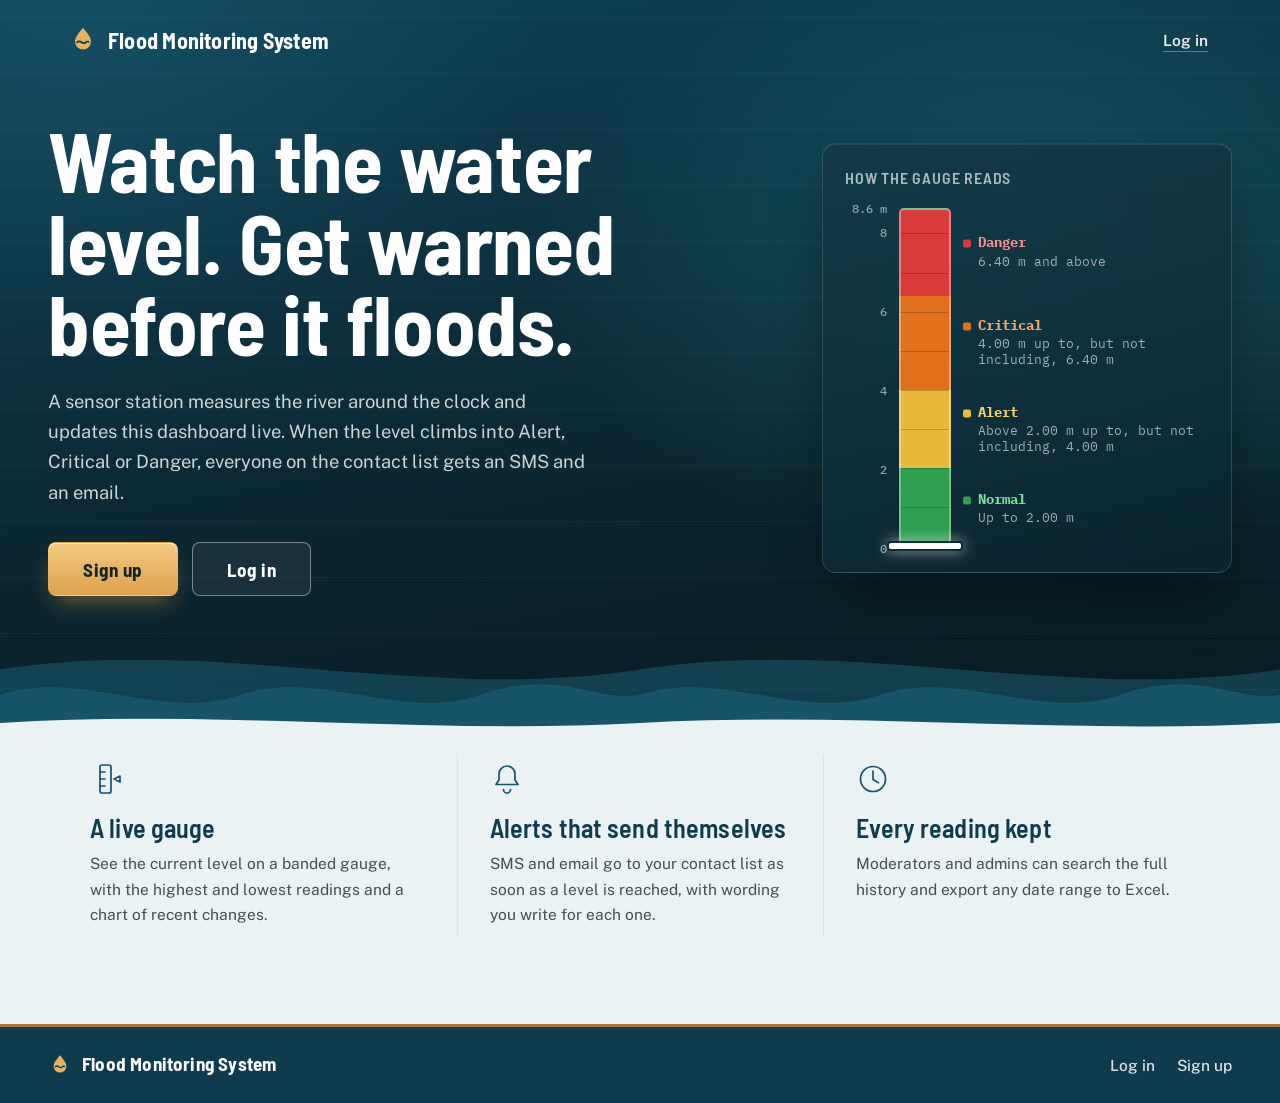
==== commit 71a8d681: "Add files via upload" ====
--- a/index.html
+++ b/index.html
@@ -69,10 +69,10 @@
                     <div class="board-gauge"><div class="board-rider"></div></div>
 
                     <div class="board-zones">
-                        <div class="zone zone--danger">Danger<small>L ≥ 6.40 m</small></div>
-                        <div class="zone zone--critical">Critical<small>4.00 ≤ L &lt; 6.40 m</small></div>
-                        <div class="zone zone--alert">Alert<small>2.00 &lt; L &lt; 4.00 m</small></div>
-                        <div class="zone zone--normal">Normal<small>L ≤ 2.00 m</small></div>
+                        <div class="zone zone--danger">Danger<small>6.40 m and above</small></div>
+                        <div class="zone zone--critical">Critical<small>4.00 m up to, but not including, 6.40 m</small></div>
+                        <div class="zone zone--alert">Alert<small>Above 2.00 m up to, but not including, 4.00 m</small></div>
+                        <div class="zone zone--normal">Normal<small>Up to 2.00 m</small></div>
                     </div>
 
                 </div>
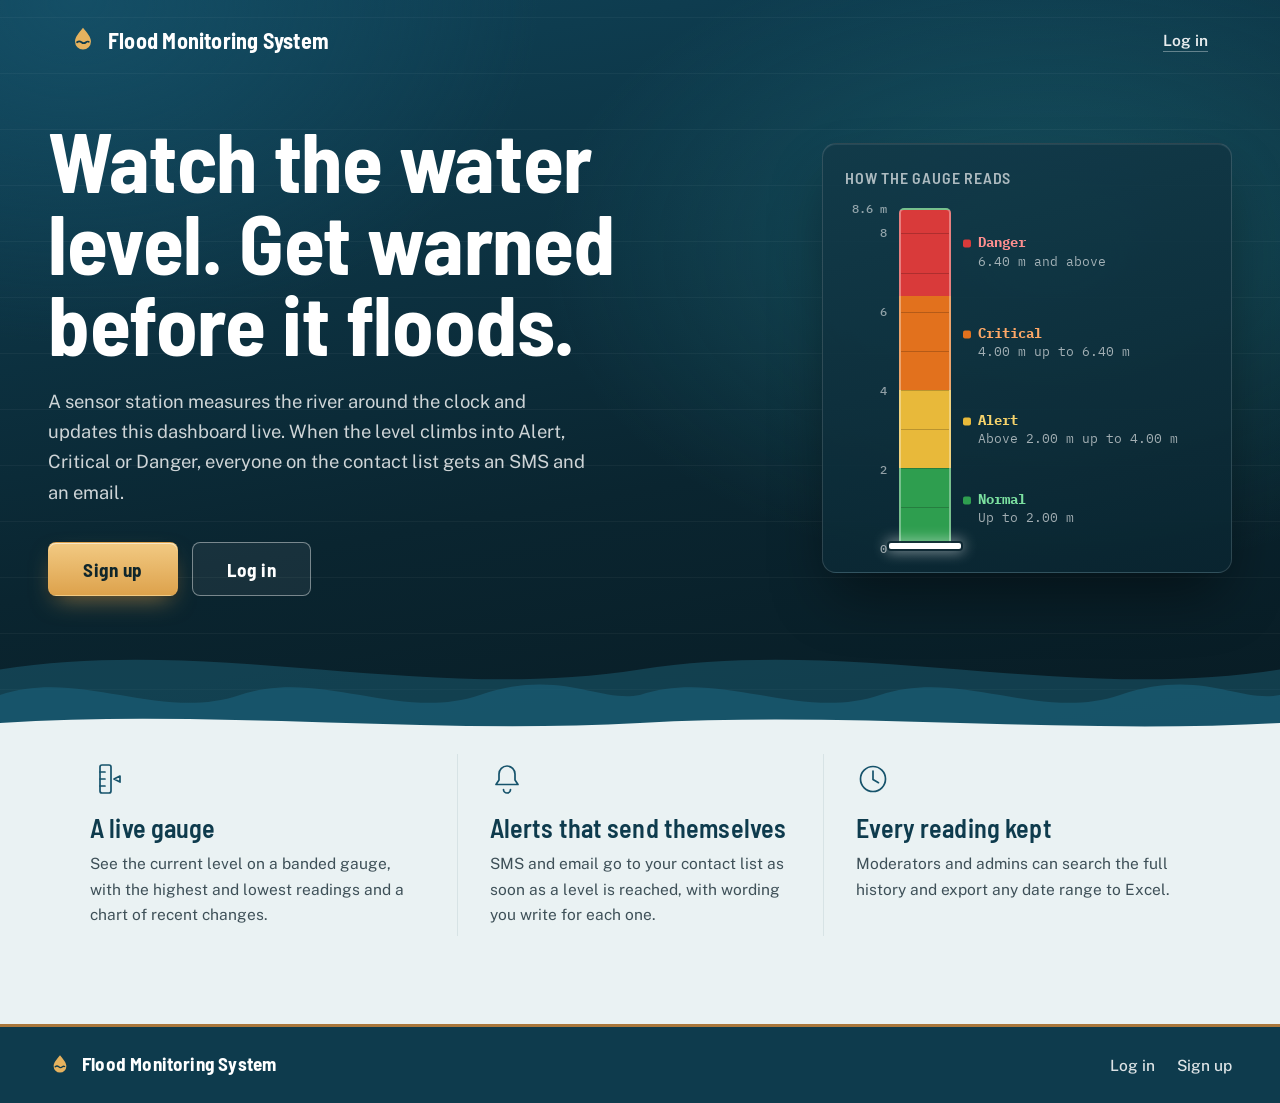
==== commit 558cd365: "Add files via upload" ====
--- a/index.html
+++ b/index.html
@@ -70,8 +70,8 @@
 
                     <div class="board-zones">
                         <div class="zone zone--danger">Danger<small>6.40 m and above</small></div>
-                        <div class="zone zone--critical">Critical<small>4.00 m up to, but not including, 6.40 m</small></div>
-                        <div class="zone zone--alert">Alert<small>Above 2.00 m up to, but not including, 4.00 m</small></div>
+                        <div class="zone zone--critical">Critical<small>4.00 m up to 6.40 m</small></div>
+                        <div class="zone zone--alert">Alert<small>Above 2.00 m up to 4.00 m</small></div>
                         <div class="zone zone--normal">Normal<small>Up to 2.00 m</small></div>
                     </div>
 
